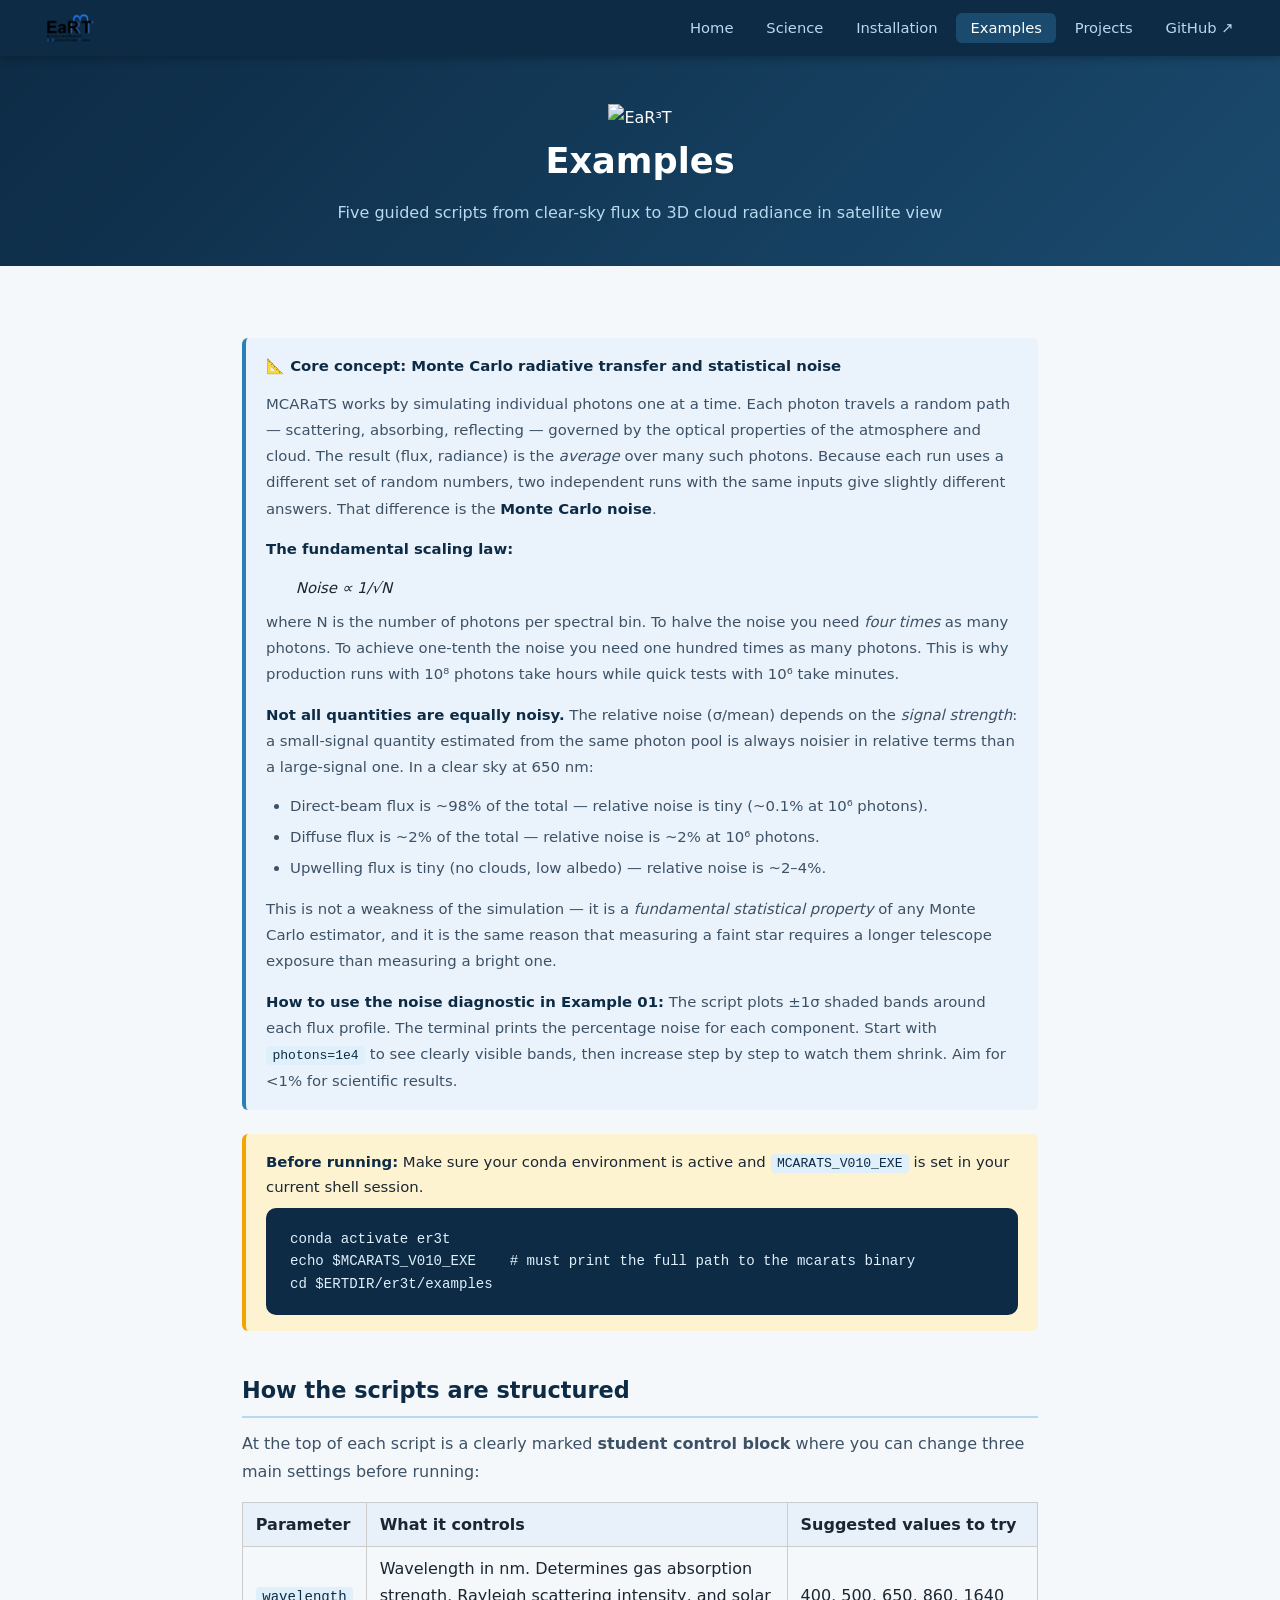
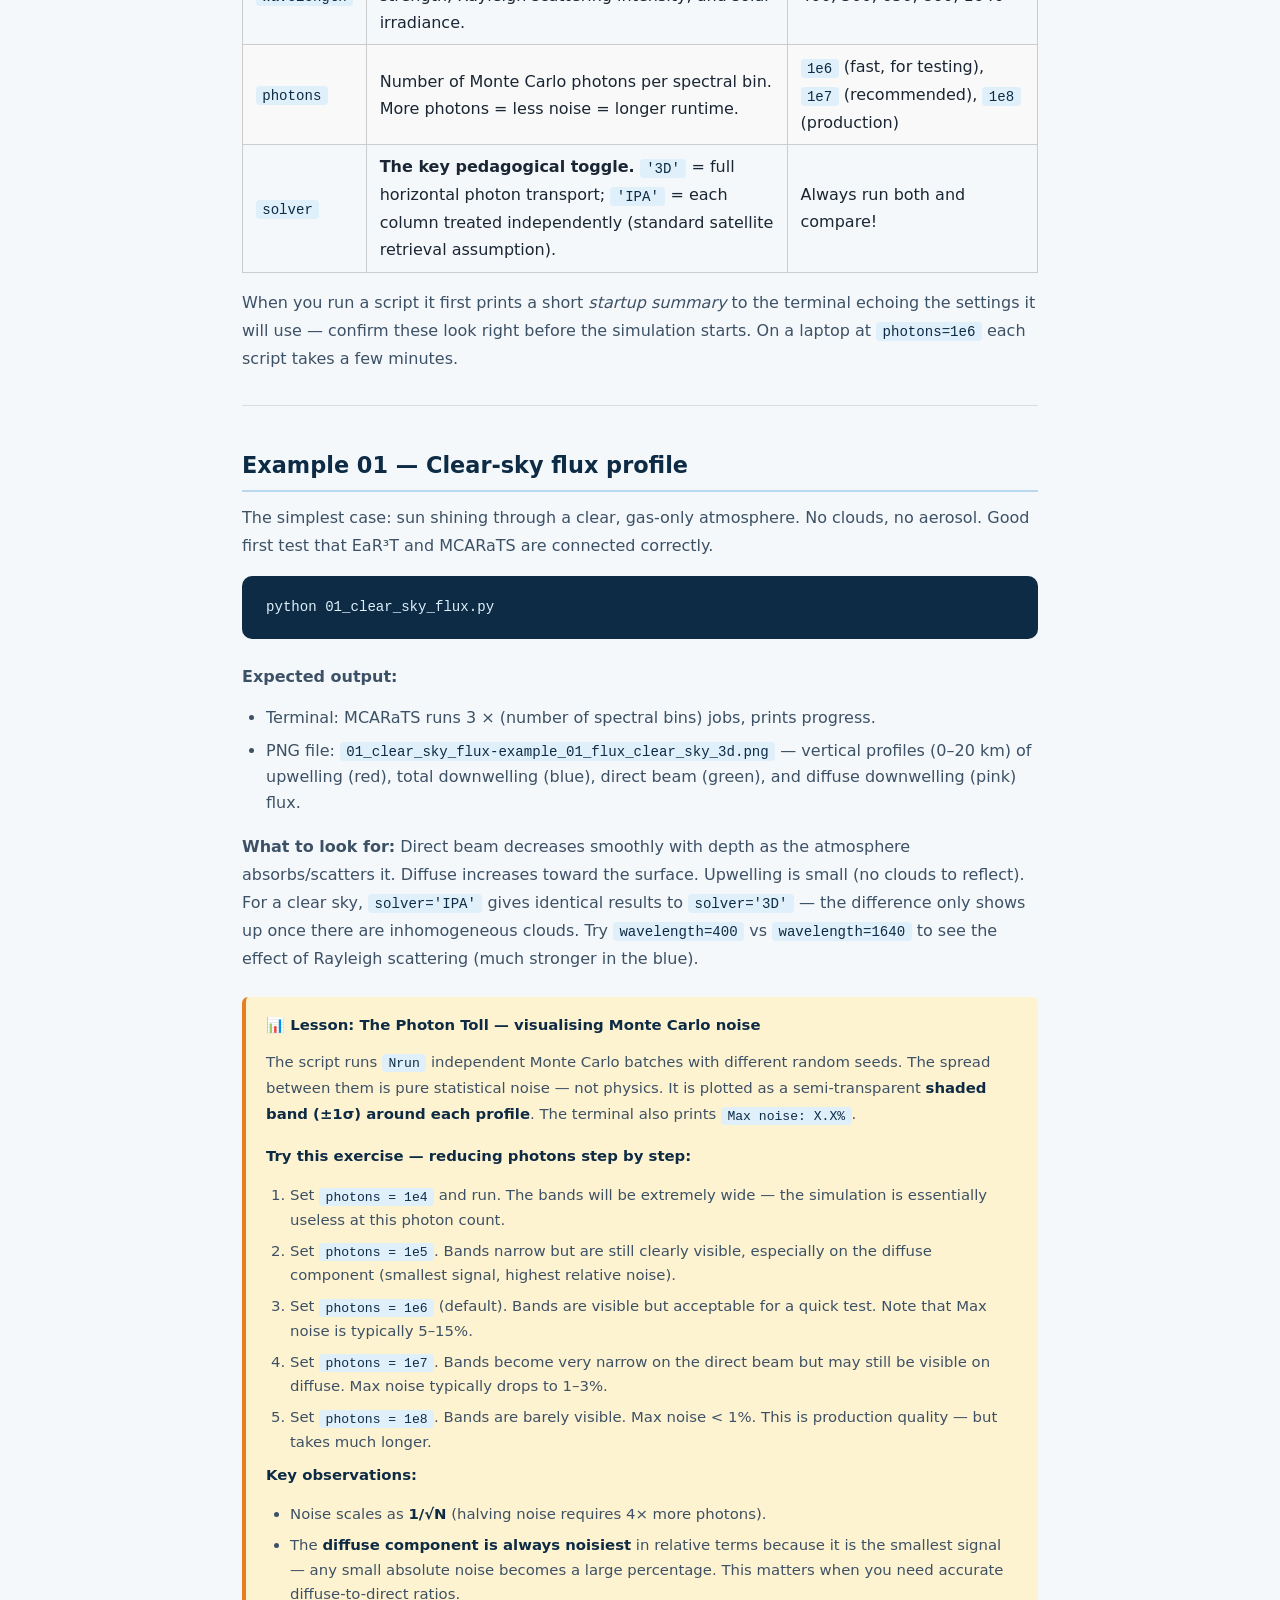
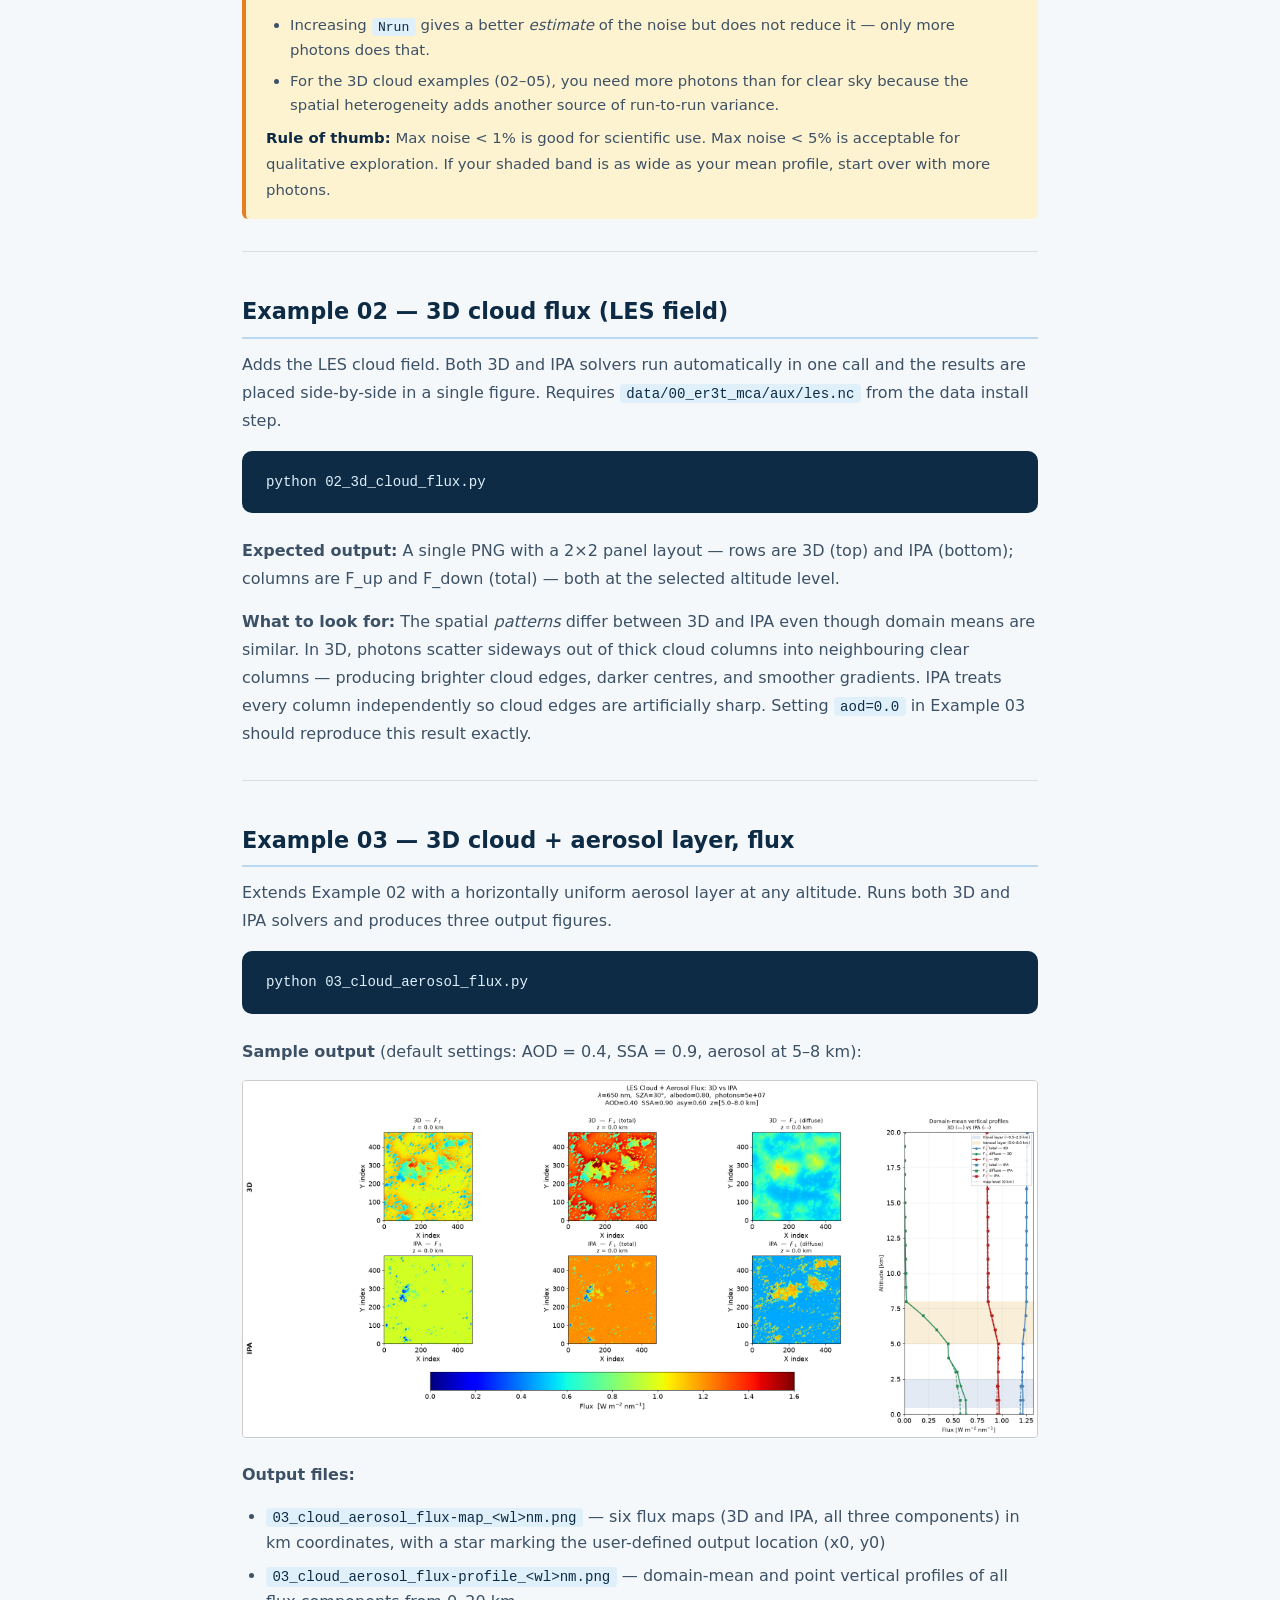
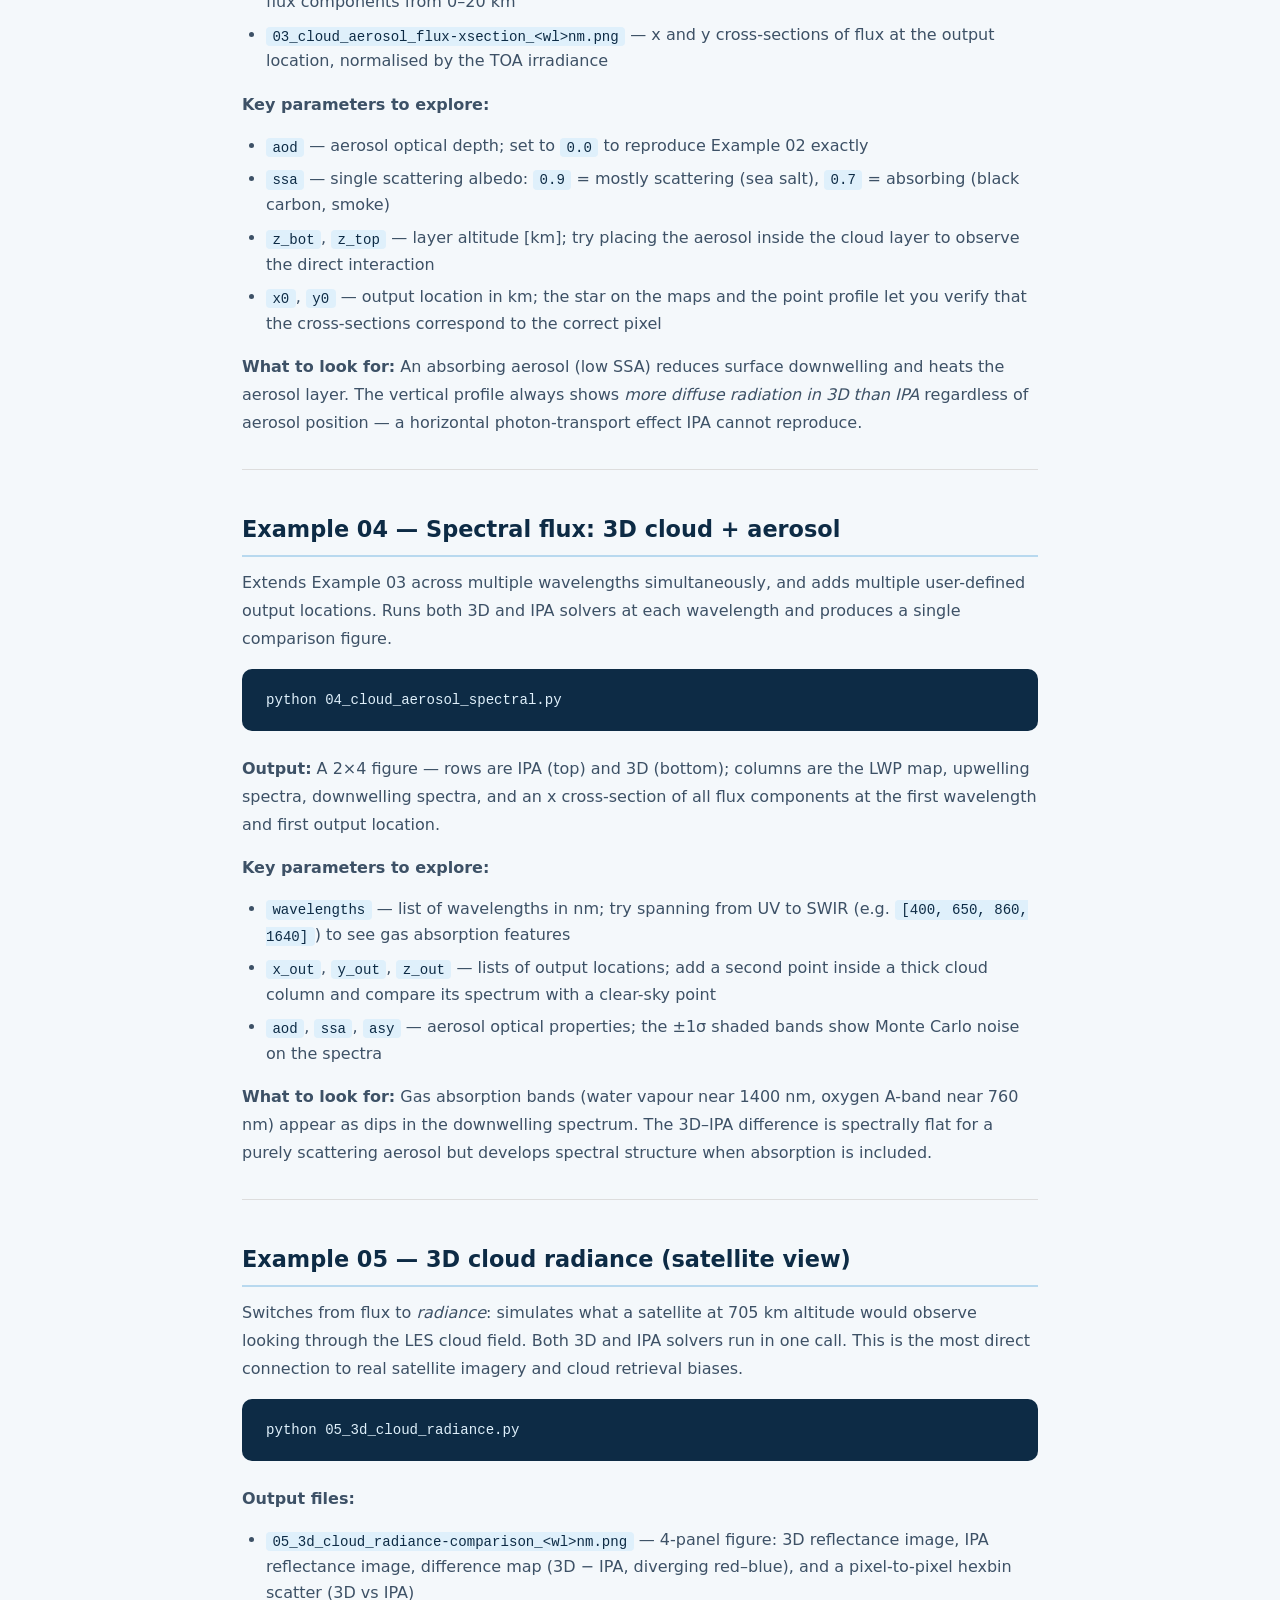
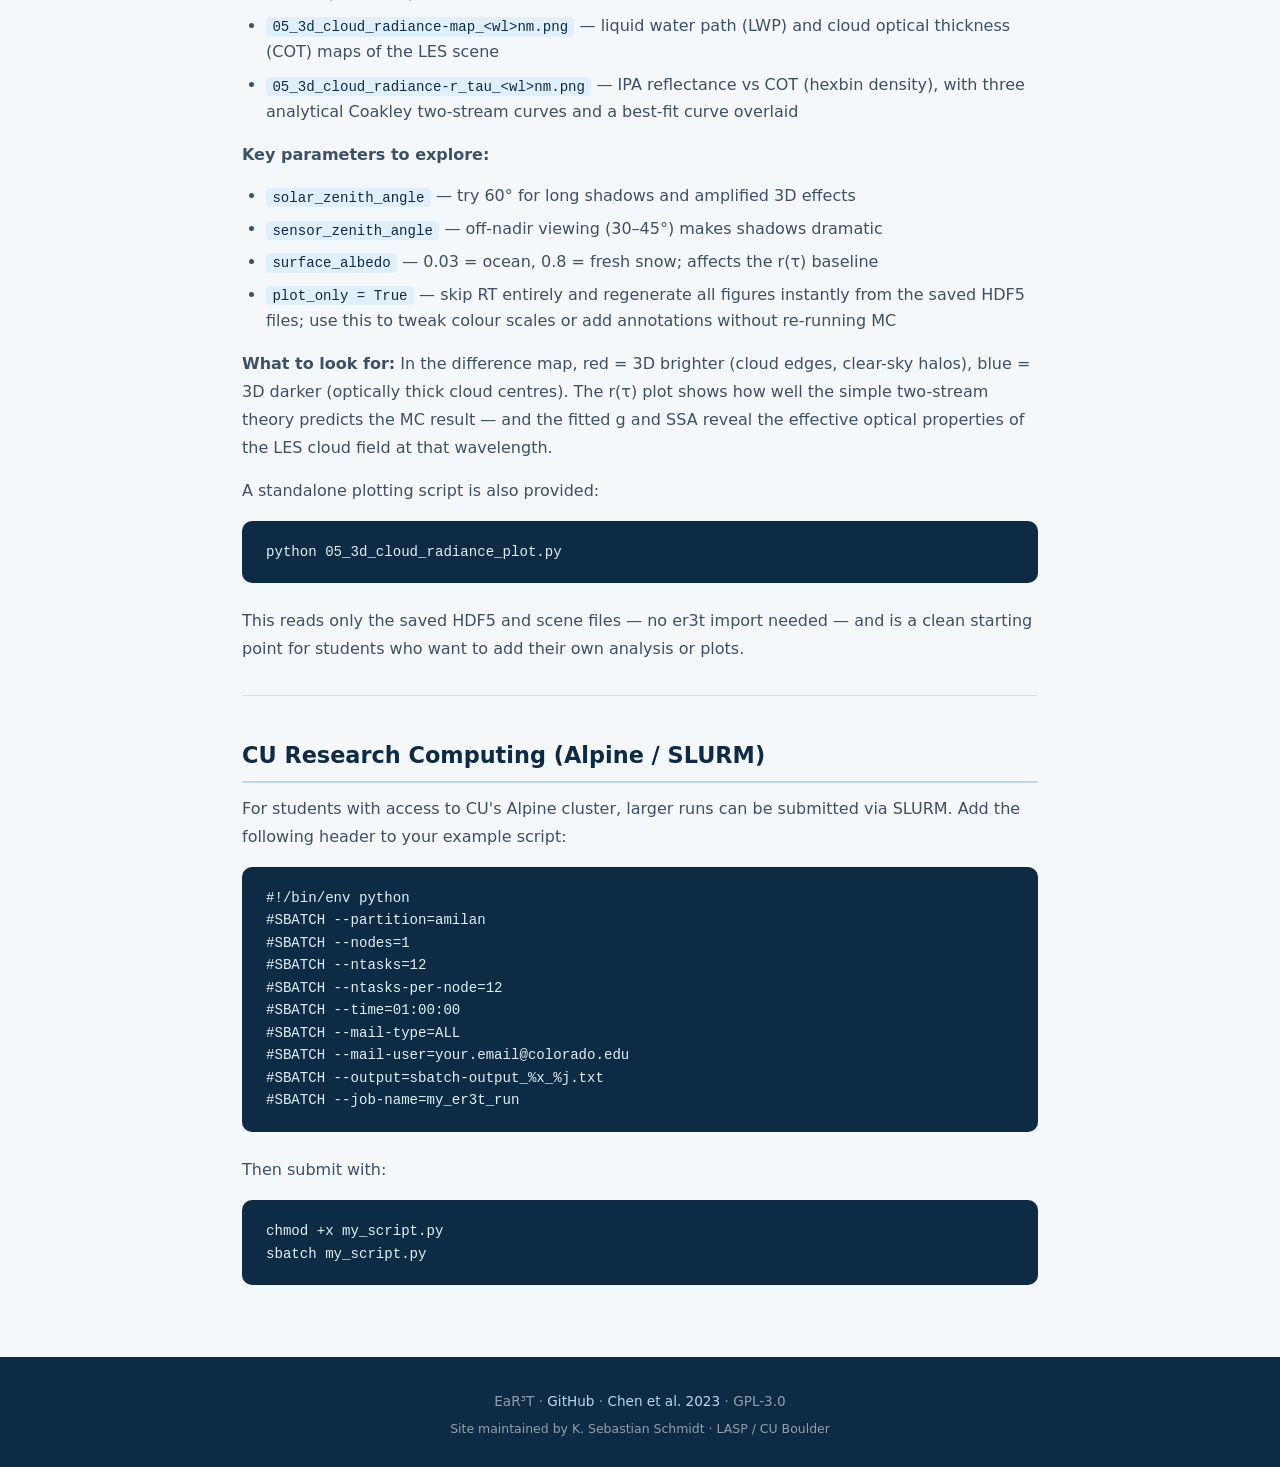
==== docs/examples.html @ f3a3bda1 "docs: nav GitHub link → hong-chen/er3t:dev_er3t_edu on all pages" ====
<!DOCTYPE html>
<html lang="en">
<head>
  <meta charset="UTF-8">
  <meta name="viewport" content="width=device-width, initial-scale=1.0">
  <title>Examples — EaR³T</title>
  <link rel="stylesheet" href="style.css">
  <link rel="icon" href="favicon.png" type="image/png">
</head>
<body>

  <nav class="topnav">
    <div class="nav-brand"><img src="er3t-logo.png" alt="EaR³T" class="nav-logo"></div>
    <ul class="nav-links">
      <li><a href="index.html">Home</a></li>
      <li><a href="science.html">Science</a></li>
      <li><a href="install.html">Installation</a></li>
      <li><a href="examples.html" class="active">Examples</a></li>
      <li><a href="projects.html">Projects</a></li>
      <li><a href="https://github.com/hong-chen/er3t/tree/dev_er3t_edu" target="_blank">GitHub ↗</a></li>
    </ul>
  </nav>

  <header class="page-header">
    <img src="er3t-logo-light.png" alt="EaR³T" class="page-header-logo">
    <h1>Examples</h1>
    <p>Five guided scripts from clear-sky flux to 3D cloud radiance in satellite view</p>
  </header>

  <main class="page-content">

    <div class="callout" style="border-left-color:#2980b9; background:#eaf3fb;">
      <strong>📐 Core concept: Monte Carlo radiative transfer and statistical noise</strong>

      <p style="margin-top:0.8em;">MCARaTS works by simulating individual photons one at a time.
      Each photon travels a random path — scattering, absorbing, reflecting — governed by the
      optical properties of the atmosphere and cloud.  The result (flux, radiance) is the
      <em>average</em> over many such photons.  Because each run uses a different set of random
      numbers, two independent runs with the same inputs give slightly different answers.
      That difference is the <strong>Monte Carlo noise</strong>.</p>

      <p><strong>The fundamental scaling law:</strong></p>
      <blockquote style="margin:0.5em 2em; font-style:italic;">
        Noise ∝ 1/√N
      </blockquote>
      <p>where N is the number of photons per spectral bin.  To halve the noise you need
      <em>four times</em> as many photons.  To achieve one-tenth the noise you need
      one hundred times as many photons.  This is why production runs with 10⁸ photons
      take hours while quick tests with 10⁶ take minutes.</p>

      <p><strong>Not all quantities are equally noisy.</strong>
      The relative noise (σ/mean) depends on the <em>signal strength</em>:
      a small-signal quantity estimated from the same photon pool is always
      noisier in relative terms than a large-signal one.  In a clear sky at 650 nm:</p>
      <ul style="margin-top:0.3em;">
        <li>Direct-beam flux is ~98% of the total — relative noise is tiny (~0.1% at 10⁶ photons).</li>
        <li>Diffuse flux is ~2% of the total — relative noise is ~2% at 10⁶ photons.</li>
        <li>Upwelling flux is tiny (no clouds, low albedo) — relative noise is ~2–4%.</li>
      </ul>
      <p>This is not a weakness of the simulation — it is a <em>fundamental statistical property</em>
      of any Monte Carlo estimator, and it is the same reason that measuring a faint star
      requires a longer telescope exposure than measuring a bright one.</p>

      <p style="margin-bottom:0;"><strong>How to use the noise diagnostic in Example 01:</strong>
      The script plots ±1σ shaded bands around each flux profile.
      The terminal prints the percentage noise for each component.
      Start with <code>photons=1e4</code> to see clearly visible bands, then increase
      step by step to watch them shrink.  Aim for &lt;1% for scientific results.</p>
    </div>

    <div class="callout">
      <strong>Before running:</strong> Make sure your conda environment is active and
      <code>MCARATS_V010_EXE</code> is set in your current shell session.
      <pre style="margin-top:0.5em; margin-bottom:0;"><code>conda activate er3t
echo $MCARATS_V010_EXE    # must print the full path to the mcarats binary
cd $ERTDIR/er3t/examples</code></pre>
    </div>

    <h2>How the scripts are structured</h2>

    <p>At the top of each script is a clearly marked <strong>student control block</strong> where
    you can change three main settings before running:</p>

    <table style="width:100%; border-collapse:collapse; margin:1em 0;">
      <thead>
        <tr style="background:#e8f0fa;">
          <th style="padding:0.5em 0.8em; text-align:left; border:1px solid #ccc;">Parameter</th>
          <th style="padding:0.5em 0.8em; text-align:left; border:1px solid #ccc;">What it controls</th>
          <th style="padding:0.5em 0.8em; text-align:left; border:1px solid #ccc;">Suggested values to try</th>
        </tr>
      </thead>
      <tbody>
        <tr>
          <td style="padding:0.5em 0.8em; border:1px solid #ccc;"><code>wavelength</code></td>
          <td style="padding:0.5em 0.8em; border:1px solid #ccc;">Wavelength in nm. Determines gas absorption strength, Rayleigh scattering intensity, and solar irradiance.</td>
          <td style="padding:0.5em 0.8em; border:1px solid #ccc;">400, 500, 650, 860, 1640</td>
        </tr>
        <tr style="background:#f9f9f9;">
          <td style="padding:0.5em 0.8em; border:1px solid #ccc;"><code>photons</code></td>
          <td style="padding:0.5em 0.8em; border:1px solid #ccc;">Number of Monte Carlo photons per spectral bin. More photons = less noise = longer runtime.</td>
          <td style="padding:0.5em 0.8em; border:1px solid #ccc;"><code>1e6</code> (fast, for testing), <code>1e7</code> (recommended), <code>1e8</code> (production)</td>
        </tr>
        <tr>
          <td style="padding:0.5em 0.8em; border:1px solid #ccc;"><code>solver</code></td>
          <td style="padding:0.5em 0.8em; border:1px solid #ccc;"><strong>The key pedagogical toggle.</strong> <code>'3D'</code> = full horizontal photon transport; <code>'IPA'</code> = each column treated independently (standard satellite retrieval assumption).</td>
          <td style="padding:0.5em 0.8em; border:1px solid #ccc;">Always run both and compare!</td>
        </tr>
      </tbody>
    </table>

    <p>When you run a script it first prints a short <em>startup summary</em> to the terminal
    echoing the settings it will use — confirm these look right before the simulation starts.
    On a laptop at <code>photons=1e6</code> each script takes a few minutes.</p>

    <hr style="margin:2em 0; border:none; border-top:1px solid #ddd;">

    <h2>Example 01 — Clear-sky flux profile</h2>

    <p>The simplest case: sun shining through a clear, gas-only atmosphere.
    No clouds, no aerosol. Good first test that EaR³T and MCARaTS are connected correctly.</p>

    <pre><code>python 01_clear_sky_flux.py</code></pre>

    <p><strong>Expected output:</strong></p>
    <ul>
      <li>Terminal: MCARaTS runs 3 × (number of spectral bins) jobs, prints progress.</li>
      <li>PNG file: <code>01_clear_sky_flux-example_01_flux_clear_sky_3d.png</code> —
          vertical profiles (0–20 km) of upwelling (red), total downwelling (blue),
          direct beam (green), and diffuse downwelling (pink) flux.</li>
    </ul>

    <p><strong>What to look for:</strong> Direct beam decreases smoothly with depth as the
    atmosphere absorbs/scatters it. Diffuse increases toward the surface. Upwelling is small
    (no clouds to reflect). For a clear sky, <code>solver='IPA'</code> gives identical results
    to <code>solver='3D'</code> — the difference only shows up once there are inhomogeneous clouds.
    Try <code>wavelength=400</code> vs <code>wavelength=1640</code> to see the effect of Rayleigh
    scattering (much stronger in the blue).</p>

    <div class="callout" style="border-left-color:#e67e22;">
      <strong>📊 Lesson: The Photon Toll — visualising Monte Carlo noise</strong>

      <p style="margin-top:0.7em;">The script runs <code>Nrun</code> independent Monte Carlo batches with different random seeds.
      The spread between them is pure statistical noise — not physics.
      It is plotted as a semi-transparent <strong>shaded band (±1σ) around each profile</strong>.
      The terminal also prints <code>Max noise: X.X%</code>.</p>

      <p><strong>Try this exercise — reducing photons step by step:</strong></p>
      <ol style="margin-top:0; margin-bottom:0.5em;">
        <li>Set <code>photons = 1e4</code> and run. The bands will be extremely wide — the
            simulation is essentially useless at this photon count.</li>
        <li>Set <code>photons = 1e5</code>. Bands narrow but are still clearly visible,
            especially on the diffuse component (smallest signal, highest relative noise).</li>
        <li>Set <code>photons = 1e6</code> (default). Bands are visible but acceptable for
            a quick test. Note that Max noise is typically 5–15%.</li>
        <li>Set <code>photons = 1e7</code>. Bands become very narrow on the direct beam
            but may still be visible on diffuse. Max noise typically drops to 1–3%.</li>
        <li>Set <code>photons = 1e8</code>. Bands are barely visible. Max noise &lt; 1%.
            This is production quality — but takes much longer.</li>
      </ol>

      <p><strong>Key observations:</strong></p>
      <ul style="margin-top:0; margin-bottom:0.5em;">
        <li>Noise scales as <strong>1/√N</strong> (halving noise requires 4× more photons).</li>
        <li>The <strong>diffuse component is always noisiest</strong> in relative terms because
            it is the smallest signal — any small absolute noise becomes a large percentage.
            This matters when you need accurate diffuse-to-direct ratios.</li>
        <li>Increasing <code>Nrun</code> gives a better <em>estimate</em> of the noise but
            does not reduce it — only more photons does that.</li>
        <li>For the 3D cloud examples (02–05), you need more photons than for clear sky
            because the spatial heterogeneity adds another source of run-to-run variance.</li>
      </ul>

      <p style="margin-bottom:0;"><strong>Rule of thumb:</strong> Max noise &lt; 1% is good for
      scientific use. Max noise &lt; 5% is acceptable for qualitative exploration.
      If your shaded band is as wide as your mean profile, start over with more photons.</p>
    </div>

    <hr style="margin:2em 0; border:none; border-top:1px solid #ddd;">

    <h2>Example 02 — 3D cloud flux (LES field)</h2>

    <p>Adds the LES cloud field. Both 3D and IPA solvers run automatically in one call and the
    results are placed side-by-side in a single figure.
    Requires <code>data/00_er3t_mca/aux/les.nc</code> from the data install step.</p>

    <pre><code>python 02_3d_cloud_flux.py</code></pre>

    <p><strong>Expected output:</strong> A single PNG with a 2×2 panel layout —
    rows are 3D (top) and IPA (bottom); columns are F_up and F_down (total) —
    both at the selected altitude level.</p>

    <p><strong>What to look for:</strong> The spatial <em>patterns</em> differ between 3D and IPA
    even though domain means are similar. In 3D, photons scatter sideways out of thick cloud
    columns into neighbouring clear columns — producing brighter cloud edges, darker centres,
    and smoother gradients. IPA treats every column independently so cloud edges are artificially
    sharp. Setting <code>aod=0.0</code> in Example 03 should reproduce this result exactly.</p>

    <hr style="margin:2em 0; border:none; border-top:1px solid #ddd;">

    <h2>Example 03 — 3D cloud + aerosol layer, flux</h2>

    <p>Extends Example 02 with a horizontally uniform aerosol layer at any altitude.
    Runs both 3D and IPA solvers and produces three output figures.</p>

    <pre><code>python 03_cloud_aerosol_flux.py</code></pre>

    <p><strong>Sample output</strong> (default settings: AOD = 0.4, SSA = 0.9, aerosol at 5–8 km):</p>
    <p><img src="assets/03_cloud_aerosol_flux-sample.png"
            alt="Example 03 sample output — flux maps"
            style="max-width:100%; border:1px solid #ccc; border-radius:4px;"></p>

    <p><strong>Output files:</strong></p>
    <ul>
      <li><code>03_cloud_aerosol_flux-map_&lt;wl&gt;nm.png</code> — six flux maps (3D and IPA, all three components)
          in km coordinates, with a star marking the user-defined output location (x0, y0)</li>
      <li><code>03_cloud_aerosol_flux-profile_&lt;wl&gt;nm.png</code> — domain-mean and point vertical profiles
          of all flux components from 0–20 km</li>
      <li><code>03_cloud_aerosol_flux-xsection_&lt;wl&gt;nm.png</code> — x and y cross-sections of flux at
          the output location, normalised by the TOA irradiance</li>
    </ul>

    <p><strong>Key parameters to explore:</strong></p>
    <ul>
      <li><code>aod</code> — aerosol optical depth; set to <code>0.0</code> to reproduce Example 02 exactly</li>
      <li><code>ssa</code> — single scattering albedo: <code>0.9</code> = mostly scattering (sea salt),
          <code>0.7</code> = absorbing (black carbon, smoke)</li>
      <li><code>z_bot</code>, <code>z_top</code> — layer altitude [km]; try placing the aerosol inside the
          cloud layer to observe the direct interaction</li>
      <li><code>x0</code>, <code>y0</code> — output location in km; the star on the maps and the point profile
          let you verify that the cross-sections correspond to the correct pixel</li>
    </ul>

    <p><strong>What to look for:</strong> An absorbing aerosol (low SSA) reduces surface downwelling and
    heats the aerosol layer. The vertical profile always shows <em>more diffuse radiation in 3D than IPA</em>
    regardless of aerosol position — a horizontal photon-transport effect IPA cannot reproduce.</p>

    <hr style="margin:2em 0; border:none; border-top:1px solid #ddd;">

    <h2>Example 04 — Spectral flux: 3D cloud + aerosol</h2>

    <p>Extends Example 03 across multiple wavelengths simultaneously, and adds multiple user-defined
    output locations. Runs both 3D and IPA solvers at each wavelength and produces a single comparison figure.</p>

    <pre><code>python 04_cloud_aerosol_spectral.py</code></pre>

    <p><strong>Output:</strong> A 2×4 figure — rows are IPA (top) and 3D (bottom); columns are the LWP map,
    upwelling spectra, downwelling spectra, and an x cross-section of all flux components at the first
    wavelength and first output location.</p>

    <p><strong>Key parameters to explore:</strong></p>
    <ul>
      <li><code>wavelengths</code> — list of wavelengths in nm; try spanning from UV to SWIR
          (e.g. <code>[400, 650, 860, 1640]</code>) to see gas absorption features</li>
      <li><code>x_out</code>, <code>y_out</code>, <code>z_out</code> — lists of output locations;
          add a second point inside a thick cloud column and compare its spectrum with a clear-sky point</li>
      <li><code>aod</code>, <code>ssa</code>, <code>asy</code> — aerosol optical properties;
          the ±1σ shaded bands show Monte Carlo noise on the spectra</li>
    </ul>

    <p><strong>What to look for:</strong> Gas absorption bands (water vapour near 1400 nm, oxygen A-band
    near 760 nm) appear as dips in the downwelling spectrum. The 3D–IPA difference is spectrally flat
    for a purely scattering aerosol but develops spectral structure when absorption is included.</p>

    <hr style="margin:2em 0; border:none; border-top:1px solid #ddd;">

    <h2>Example 05 — 3D cloud radiance (satellite view)</h2>

    <p>Switches from flux to <em>radiance</em>: simulates what a satellite at 705 km altitude
    would observe looking through the LES cloud field.  Both 3D and IPA solvers run in one call.
    This is the most direct connection to real satellite imagery and cloud retrieval biases.</p>

    <pre><code>python 05_3d_cloud_radiance.py</code></pre>

    <p><strong>Output files:</strong></p>
    <ul>
      <li><code>05_3d_cloud_radiance-comparison_&lt;wl&gt;nm.png</code> — 4-panel figure:
          3D reflectance image, IPA reflectance image, difference map (3D − IPA, diverging red–blue),
          and a pixel-to-pixel hexbin scatter (3D vs IPA)</li>
      <li><code>05_3d_cloud_radiance-map_&lt;wl&gt;nm.png</code> — liquid water path (LWP) and cloud optical
          thickness (COT) maps of the LES scene</li>
      <li><code>05_3d_cloud_radiance-r_tau_&lt;wl&gt;nm.png</code> — IPA reflectance vs COT (hexbin density),
          with three analytical Coakley two-stream curves and a best-fit curve overlaid</li>
    </ul>

    <p><strong>Key parameters to explore:</strong></p>
    <ul>
      <li><code>solar_zenith_angle</code> — try 60° for long shadows and amplified 3D effects</li>
      <li><code>sensor_zenith_angle</code> — off-nadir viewing (30–45°) makes shadows dramatic</li>
      <li><code>surface_albedo</code> — 0.03 = ocean, 0.8 = fresh snow; affects the r(τ) baseline</li>
      <li><code>plot_only = True</code> — skip RT entirely and regenerate all figures instantly from the
          saved HDF5 files; use this to tweak colour scales or add annotations without re-running MC</li>
    </ul>

    <p><strong>What to look for:</strong> In the difference map, red = 3D brighter (cloud edges, clear-sky
    halos), blue = 3D darker (optically thick cloud centres). The r(τ) plot shows how well the simple
    two-stream theory predicts the MC result — and the fitted g and SSA reveal the effective optical
    properties of the LES cloud field at that wavelength.</p>

    <p>A standalone plotting script is also provided:</p>
    <pre><code>python 05_3d_cloud_radiance_plot.py</code></pre>
    <p>This reads only the saved HDF5 and scene files — no er3t import needed — and is a clean
    starting point for students who want to add their own analysis or plots.</p>

    <hr style="margin:2em 0; border:none; border-top:1px solid #ddd;">

    <h2>CU Research Computing (Alpine / SLURM)</h2>

    <p>For students with access to CU's Alpine cluster, larger runs can be submitted via SLURM.
    Add the following header to your example script:</p>

    <pre><code>#!/bin/env python
#SBATCH --partition=amilan
#SBATCH --nodes=1
#SBATCH --ntasks=12
#SBATCH --ntasks-per-node=12
#SBATCH --time=01:00:00
#SBATCH --mail-type=ALL
#SBATCH --mail-user=your.email@colorado.edu
#SBATCH --output=sbatch-output_%x_%j.txt
#SBATCH --job-name=my_er3t_run</code></pre>

    <p>Then submit with:</p>
    <pre><code>chmod +x my_script.py
sbatch my_script.py</code></pre>

  </main>

  <footer class="footer">
    <p>
      EaR³T · <a href="https://github.com/hong-chen/er3t" target="_blank">GitHub</a>
      · <a href="https://doi.org/10.5194/amt-16-1971-2023" target="_blank">Chen et al. 2023</a>
      · GPL-3.0
    </p>
    <p class="footer-credit">Site maintained by K. Sebastian Schmidt · LASP / CU Boulder</p>
  </footer>

</body>
</html>
---- docs/style.css ----
/* =====================================================
   EaR³T Summer School Website — Stylesheet
   Color palette: deep atmosphere blue + Arctic ice
   ===================================================== */

:root {
  --blue-dark:   #0d2b45;
  --blue-mid:    #1a4a6e;
  --blue-light:  #2e7db5;
  --ice:         #dff0fb;
  --ice-dark:    #b8d9ef;
  --white:       #ffffff;
  --off-white:   #f4f8fb;
  --text-dark:   #1a2633;
  --text-mid:    #3d5166;
  --text-light:  #6a8099;
  --accent:      #f0a500;
  --accent-soft: #fef3d0;
  --tag-bg:      #e8f4fd;
  --tag-text:    #1a4a6e;

  --font-sans: 'Segoe UI', system-ui, -apple-system, sans-serif;
  --font-mono: 'JetBrains Mono', 'Fira Code', 'Consolas', monospace;

  --max-width: 1100px;
  --radius: 10px;
}

* { box-sizing: border-box; margin: 0; padding: 0; }

body {
  font-family: var(--font-sans);
  background: var(--off-white);
  color: var(--text-dark);
  line-height: 1.7;
}

a { color: var(--blue-light); text-decoration: none; }
a:hover { text-decoration: underline; }

/* ---- NAV ---- */
.topnav {
  background: var(--blue-dark);
  display: flex;
  align-items: center;
  justify-content: space-between;
  padding: 0 2rem;
  height: 56px;
  position: sticky;
  top: 0;
  z-index: 100;
  box-shadow: 0 2px 8px rgba(0,0,0,0.25);
}

.nav-brand {
  display: flex;
  align-items: center;
}

.nav-logo {
  height: 38px;
  width: auto;
  display: block;
}

.nav-links {
  list-style: none;
  display: flex;
  gap: 0.25rem;
}

.nav-links a {
  color: var(--ice-dark);
  padding: 0.4rem 0.9rem;
  border-radius: 6px;
  font-size: 0.92rem;
  font-weight: 500;
  transition: background 0.15s, color 0.15s;
}

.nav-links a:hover,
.nav-links a.active {
  background: var(--blue-mid);
  color: var(--white);
  text-decoration: none;
}

/* ---- HERO ---- */
.hero {
  background: linear-gradient(135deg, var(--blue-dark) 0%, var(--blue-mid) 60%, var(--blue-light) 100%);
  color: var(--white);
  padding: 5rem 2rem 4rem;
  text-align: center;
}

.hero-inner {
  max-width: 760px;
  margin: 0 auto;
}

.hero-tag {
  display: inline-block;
  background: rgba(255,255,255,0.15);
  color: var(--ice);
  font-size: 0.8rem;
  font-weight: 600;
  letter-spacing: 0.12em;
  text-transform: uppercase;
  padding: 0.3rem 0.9rem;
  border-radius: 20px;
  margin-bottom: 1.2rem;
}

.hero h1 {
  font-size: clamp(3rem, 8vw, 5.5rem);
  font-weight: 800;
  letter-spacing: -0.02em;
  line-height: 1;
  margin-bottom: 0.4rem;
}

.hero-subtitle {
  font-size: 1.1rem;
  color: var(--ice-dark);
  margin-bottom: 1.2rem;
  font-weight: 400;
}

.hero-desc {
  font-size: 1.05rem;
  line-height: 1.75;
  color: rgba(255,255,255,0.88);
  margin-bottom: 2rem;
}

.hero-buttons {
  display: flex;
  gap: 0.75rem;
  justify-content: center;
  flex-wrap: wrap;
}

.btn {
  display: inline-block;
  padding: 0.7rem 1.6rem;
  border-radius: 8px;
  font-size: 0.95rem;
  font-weight: 600;
  transition: opacity 0.15s, transform 0.1s;
}

.btn:hover {
  opacity: 0.9;
  transform: translateY(-1px);
  text-decoration: none;
}

.btn-primary {
  background: var(--accent);
  color: var(--blue-dark);
}

.btn-secondary {
  background: rgba(255,255,255,0.15);
  color: var(--white);
  border: 1.5px solid rgba(255,255,255,0.35);
}

/* ---- PILLARS ---- */
.pillars {
  display: flex;
  gap: 0;
  max-width: var(--max-width);
  margin: 0 auto;
  padding: 3.5rem 2rem;
  gap: 1.5rem;
}

.pillar {
  flex: 1;
  background: var(--white);
  border-radius: var(--radius);
  padding: 2rem 1.75rem;
  box-shadow: 0 2px 12px rgba(13,43,69,0.07);
  border-top: 4px solid var(--blue-light);
}

.pillar-icon {
  font-size: 2rem;
  margin-bottom: 0.75rem;
}

.pillar h2 {
  font-size: 1.2rem;
  font-weight: 700;
  color: var(--blue-dark);
  margin-bottom: 0.6rem;
}

.pillar p {
  font-size: 0.92rem;
  color: var(--text-mid);
  line-height: 1.65;
  margin-bottom: 1rem;
}

.pillar-link {
  font-size: 0.88rem;
  font-weight: 600;
  color: var(--blue-light);
}

/* ---- ABOUT ---- */
.about {
  background: var(--blue-dark);
  color: var(--white);
  padding: 3.5rem 2rem;
}

.about-inner {
  max-width: var(--max-width);
  margin: 0 auto;
}

.about h2 {
  font-size: 1.75rem;
  font-weight: 700;
  margin-bottom: 1.1rem;
  color: var(--ice);
}

.about p {
  font-size: 1rem;
  line-height: 1.75;
  color: rgba(255,255,255,0.82);
  margin-bottom: 0.9rem;
  max-width: 780px;
}

.about a { color: var(--ice-dark); }

.about-links {
  display: flex;
  gap: 1.5rem;
  flex-wrap: wrap;
  margin-top: 1.5rem;
}

.about-links a {
  background: rgba(255,255,255,0.1);
  color: var(--white);
  padding: 0.5rem 1.1rem;
  border-radius: 7px;
  font-size: 0.9rem;
  font-weight: 500;
  transition: background 0.15s;
}

.about-links a:hover {
  background: rgba(255,255,255,0.2);
  text-decoration: none;
}

/* ---- APPLICATIONS ---- */
.apps {
  padding: 3.5rem 2rem;
  background: var(--off-white);
}

.apps-inner {
  max-width: var(--max-width);
  margin: 0 auto;
}

.apps h2 {
  font-size: 1.75rem;
  font-weight: 700;
  color: var(--blue-dark);
  margin-bottom: 1.5rem;
}

.app-grid {
  display: grid;
  grid-template-columns: repeat(auto-fill, minmax(240px, 1fr));
  gap: 1.25rem;
}

.app-card {
  background: var(--white);
  border-radius: var(--radius);
  padding: 1.5rem;
  box-shadow: 0 2px 10px rgba(13,43,69,0.06);
  border-left: 4px solid var(--blue-light);
}

.app-card h3 {
  font-size: 1rem;
  font-weight: 700;
  color: var(--blue-dark);
  margin-bottom: 0.5rem;
}

.app-card p {
  font-size: 0.88rem;
  color: var(--text-mid);
  line-height: 1.6;
  margin-bottom: 0.75rem;
}

.app-tag {
  display: inline-block;
  background: var(--tag-bg);
  color: var(--tag-text);
  font-size: 0.75rem;
  font-weight: 600;
  padding: 0.2rem 0.6rem;
  border-radius: 4px;
  font-family: var(--font-mono);
}

/* ---- FOOTER ---- */
.footer {
  background: var(--blue-dark);
  color: rgba(255,255,255,0.55);
  text-align: center;
  padding: 2rem;
  font-size: 0.85rem;
  line-height: 1.8;
}

.footer a { color: var(--ice-dark); }
.footer-credit { font-size: 0.78rem; margin-top: 0.3rem; }

/* ---- INNER PAGE LAYOUT ---- */
.page-header {
  background: linear-gradient(135deg, var(--blue-dark) 0%, var(--blue-mid) 100%);
  color: var(--white);
  padding: 3rem 2rem 2.5rem;
  text-align: center;
}

.page-header h1 {
  font-size: 2.2rem;
  font-weight: 800;
  margin-bottom: 0.5rem;
}

.page-header p {
  color: var(--ice-dark);
  font-size: 1rem;
  max-width: 620px;
  margin: 0 auto;
}

.page-content {
  max-width: 860px;
  margin: 0 auto;
  padding: 3rem 2rem;
}

.page-content h2 {
  font-size: 1.4rem;
  font-weight: 700;
  color: var(--blue-dark);
  margin: 2.5rem 0 0.75rem;
  padding-bottom: 0.4rem;
  border-bottom: 2px solid var(--ice-dark);
}

.page-content h3 {
  font-size: 1.1rem;
  font-weight: 700;
  color: var(--blue-mid);
  margin: 1.5rem 0 0.5rem;
}

.page-content p {
  color: var(--text-mid);
  margin-bottom: 0.9rem;
  line-height: 1.75;
}

.page-content ul, .page-content ol {
  padding-left: 1.5rem;
  color: var(--text-mid);
  margin-bottom: 1rem;
}

.page-content li { margin-bottom: 0.4rem; line-height: 1.65; }

.page-content code {
  background: var(--ice);
  color: var(--blue-dark);
  padding: 0.1rem 0.4rem;
  border-radius: 4px;
  font-family: var(--font-mono);
  font-size: 0.88em;
}

.page-content pre {
  background: var(--blue-dark);
  color: var(--ice);
  padding: 1.25rem 1.5rem;
  border-radius: var(--radius);
  overflow-x: auto;
  margin: 1rem 0 1.5rem;
  font-family: var(--font-mono);
  font-size: 0.88rem;
  line-height: 1.6;
}

.page-content pre code {
  background: none;
  color: inherit;
  padding: 0;
  border-radius: 0;
  font-size: inherit;
}

.callout {
  background: var(--accent-soft);
  border-left: 4px solid var(--accent);
  border-radius: 6px;
  padding: 1rem 1.25rem;
  margin: 1.5rem 0;
  font-size: 0.93rem;
  color: var(--text-dark);
}

.callout strong { color: var(--blue-dark); }

/* ---- RESPONSIVE ---- */
@media (max-width: 700px) {
  .pillars { flex-direction: column; }
  .hero h1 { font-size: 3rem; }
  .topnav { flex-direction: column; height: auto; padding: 0.75rem 1rem; gap: 0.5rem; }
  .nav-links { flex-wrap: wrap; justify-content: center; }
}
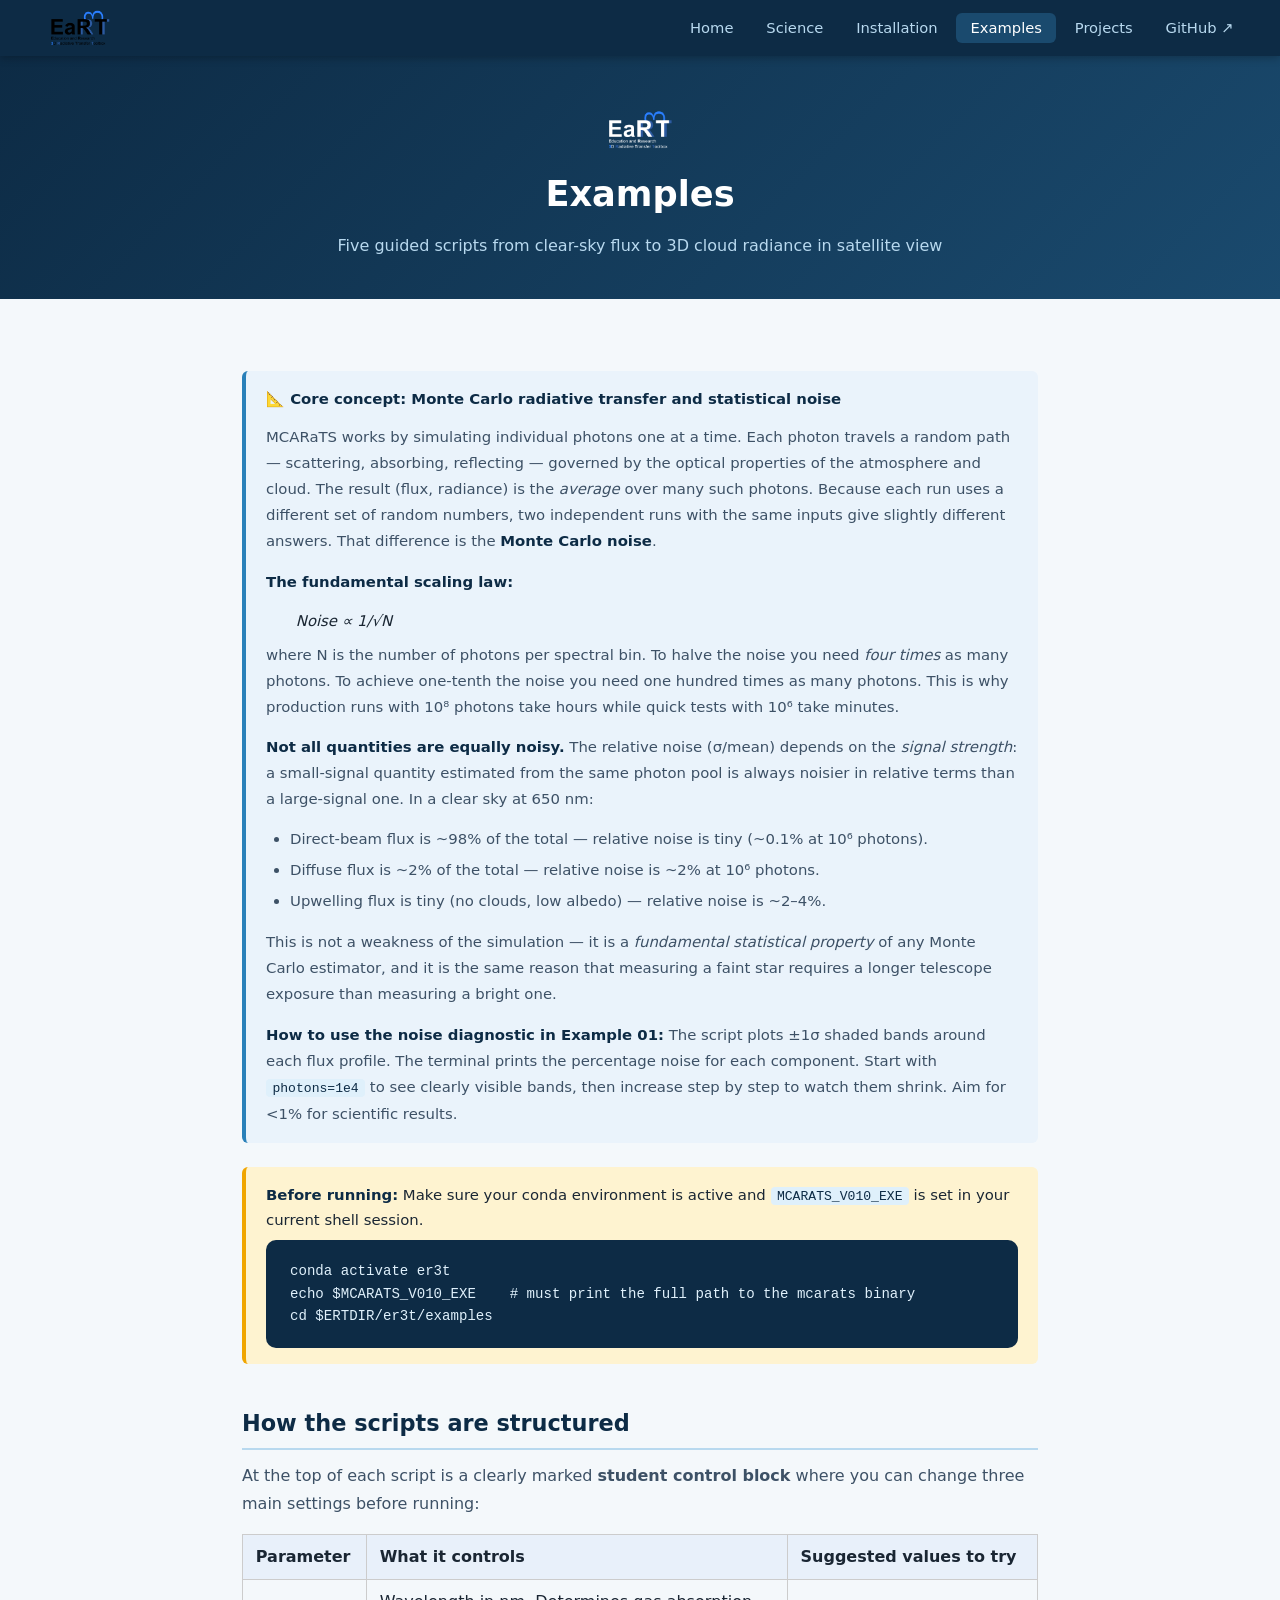
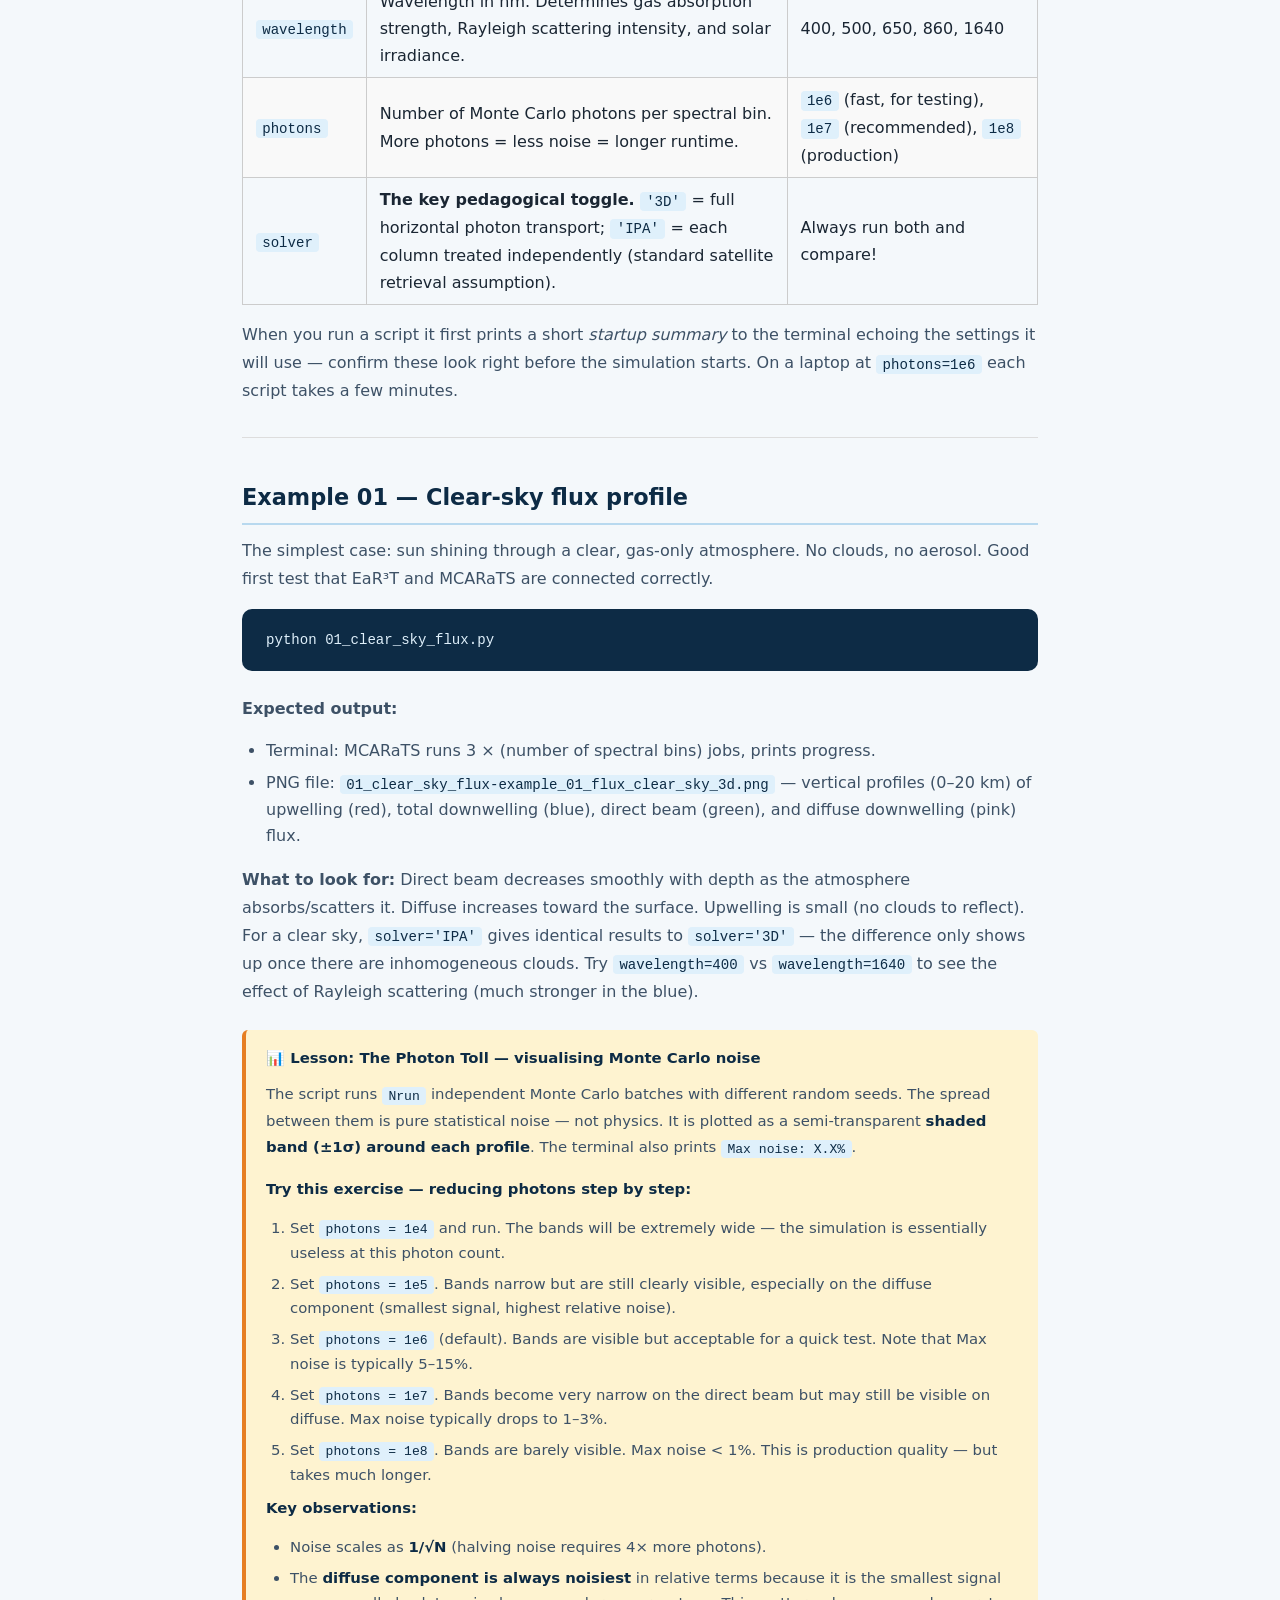
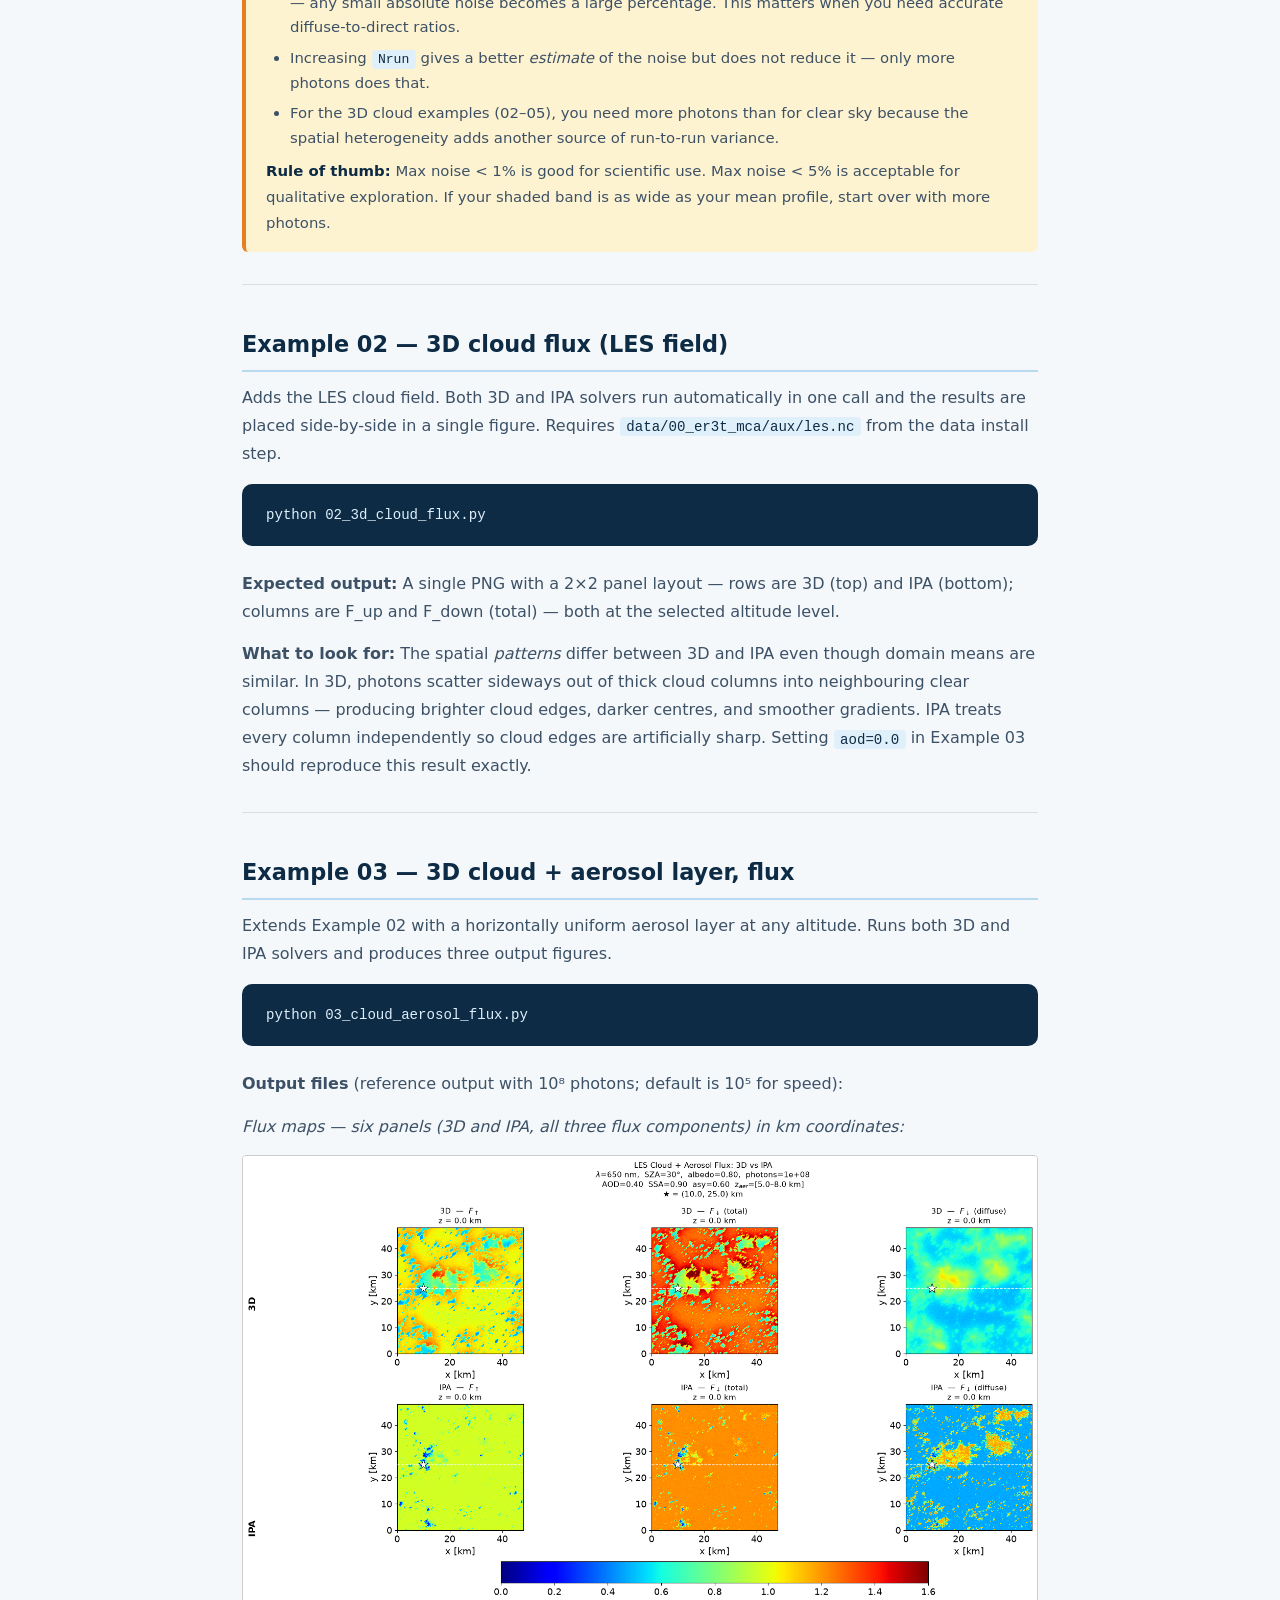
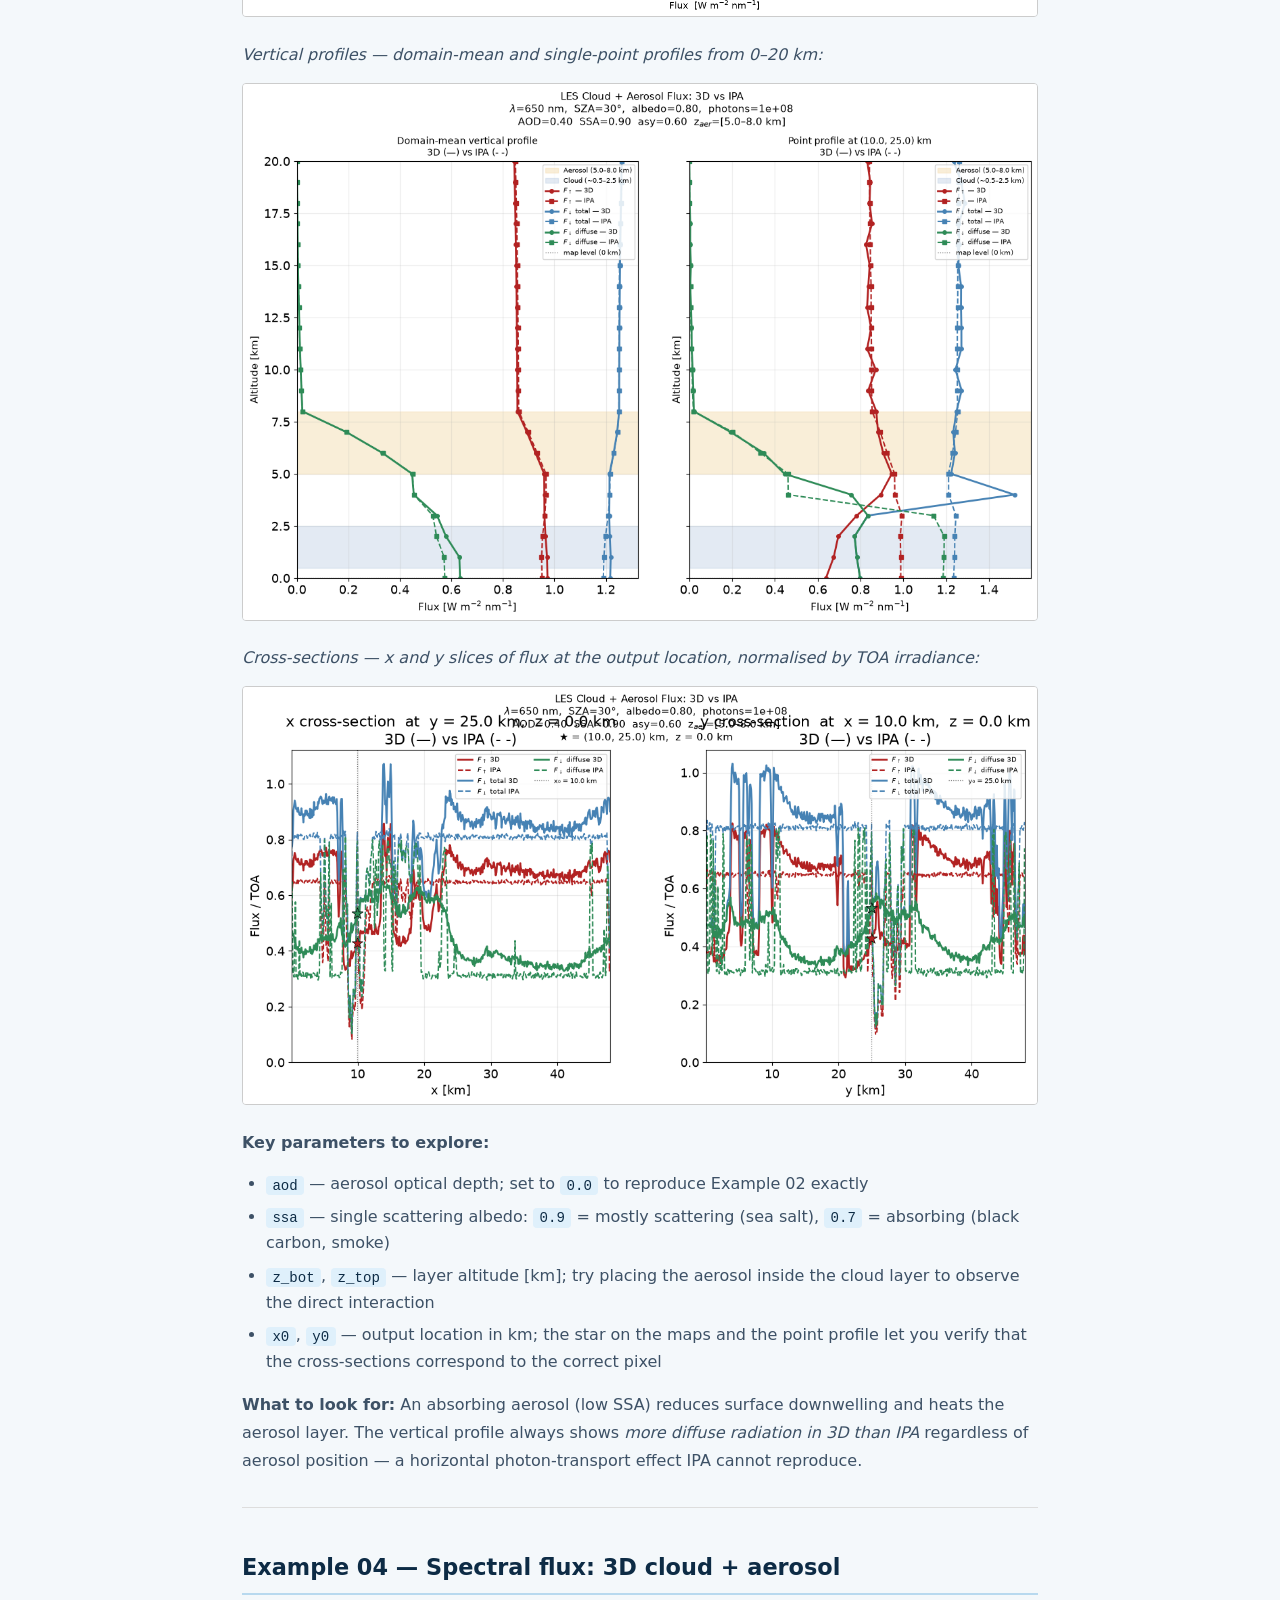
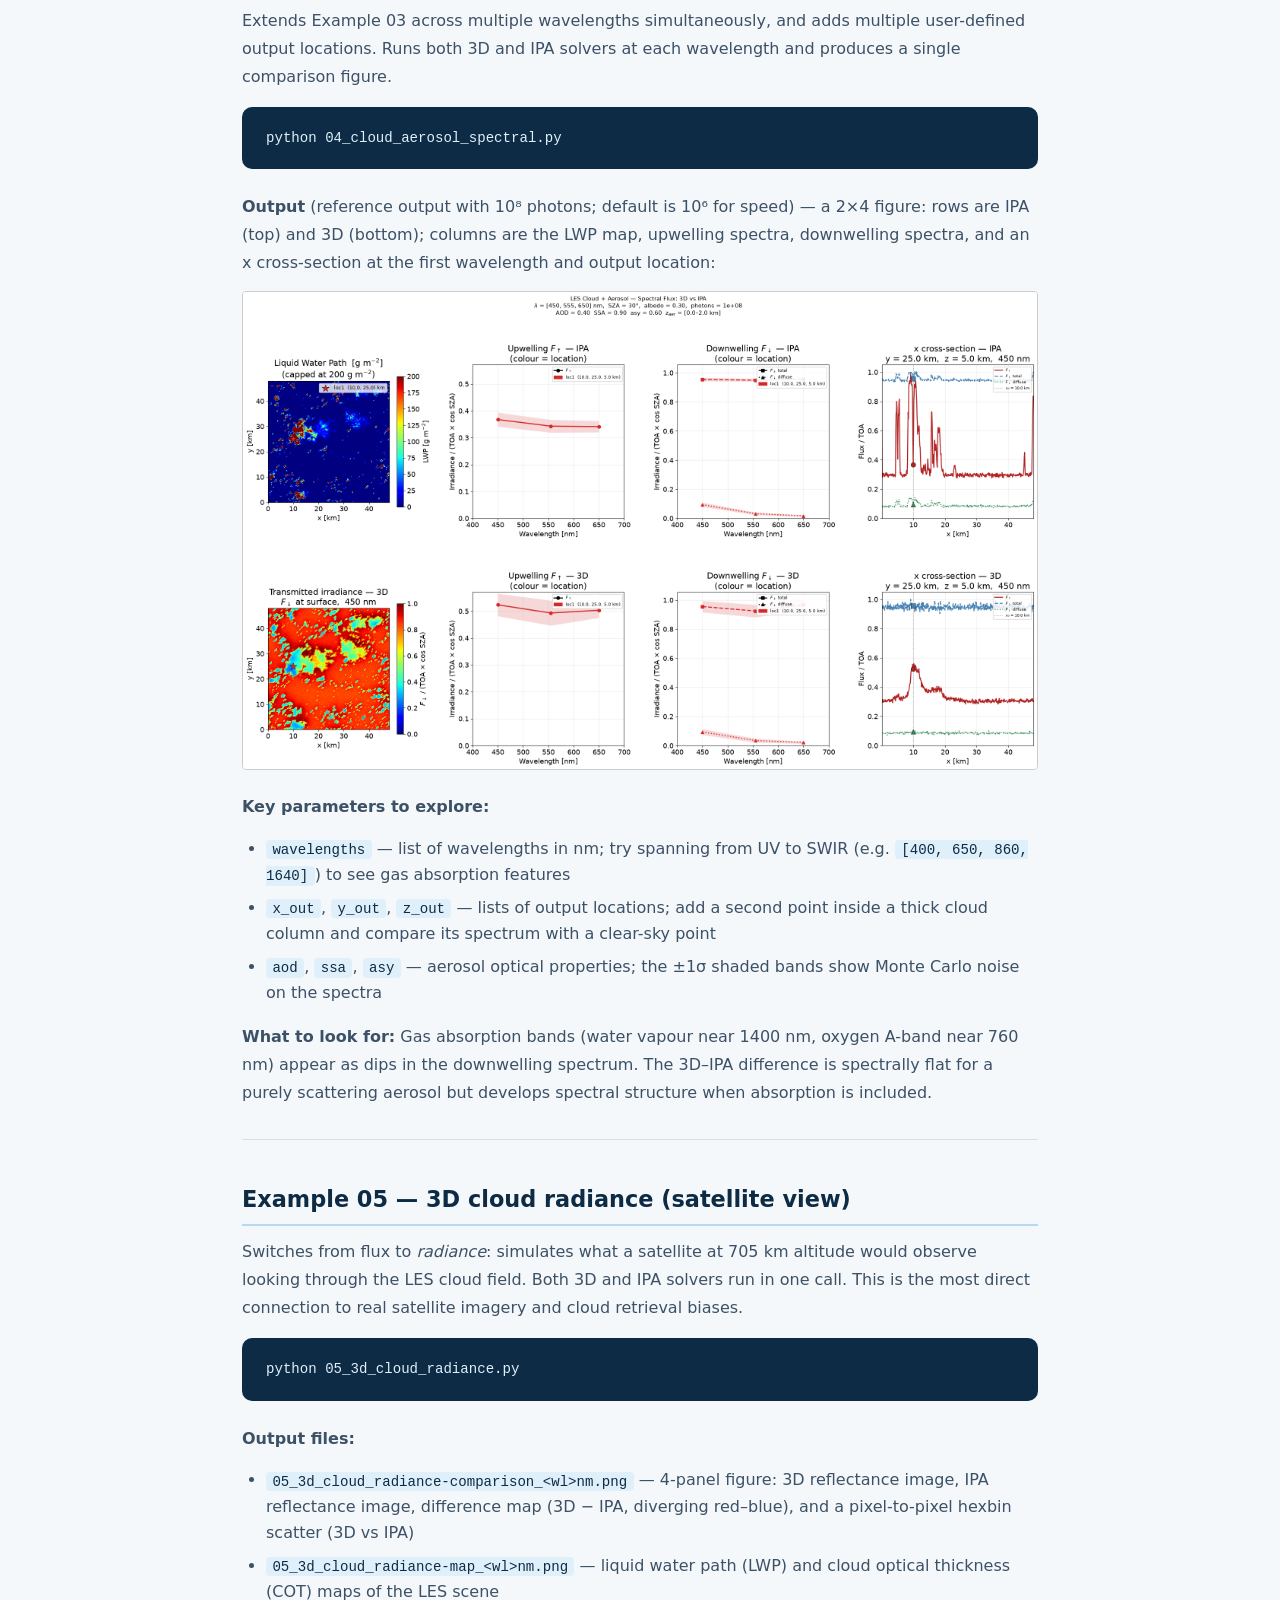
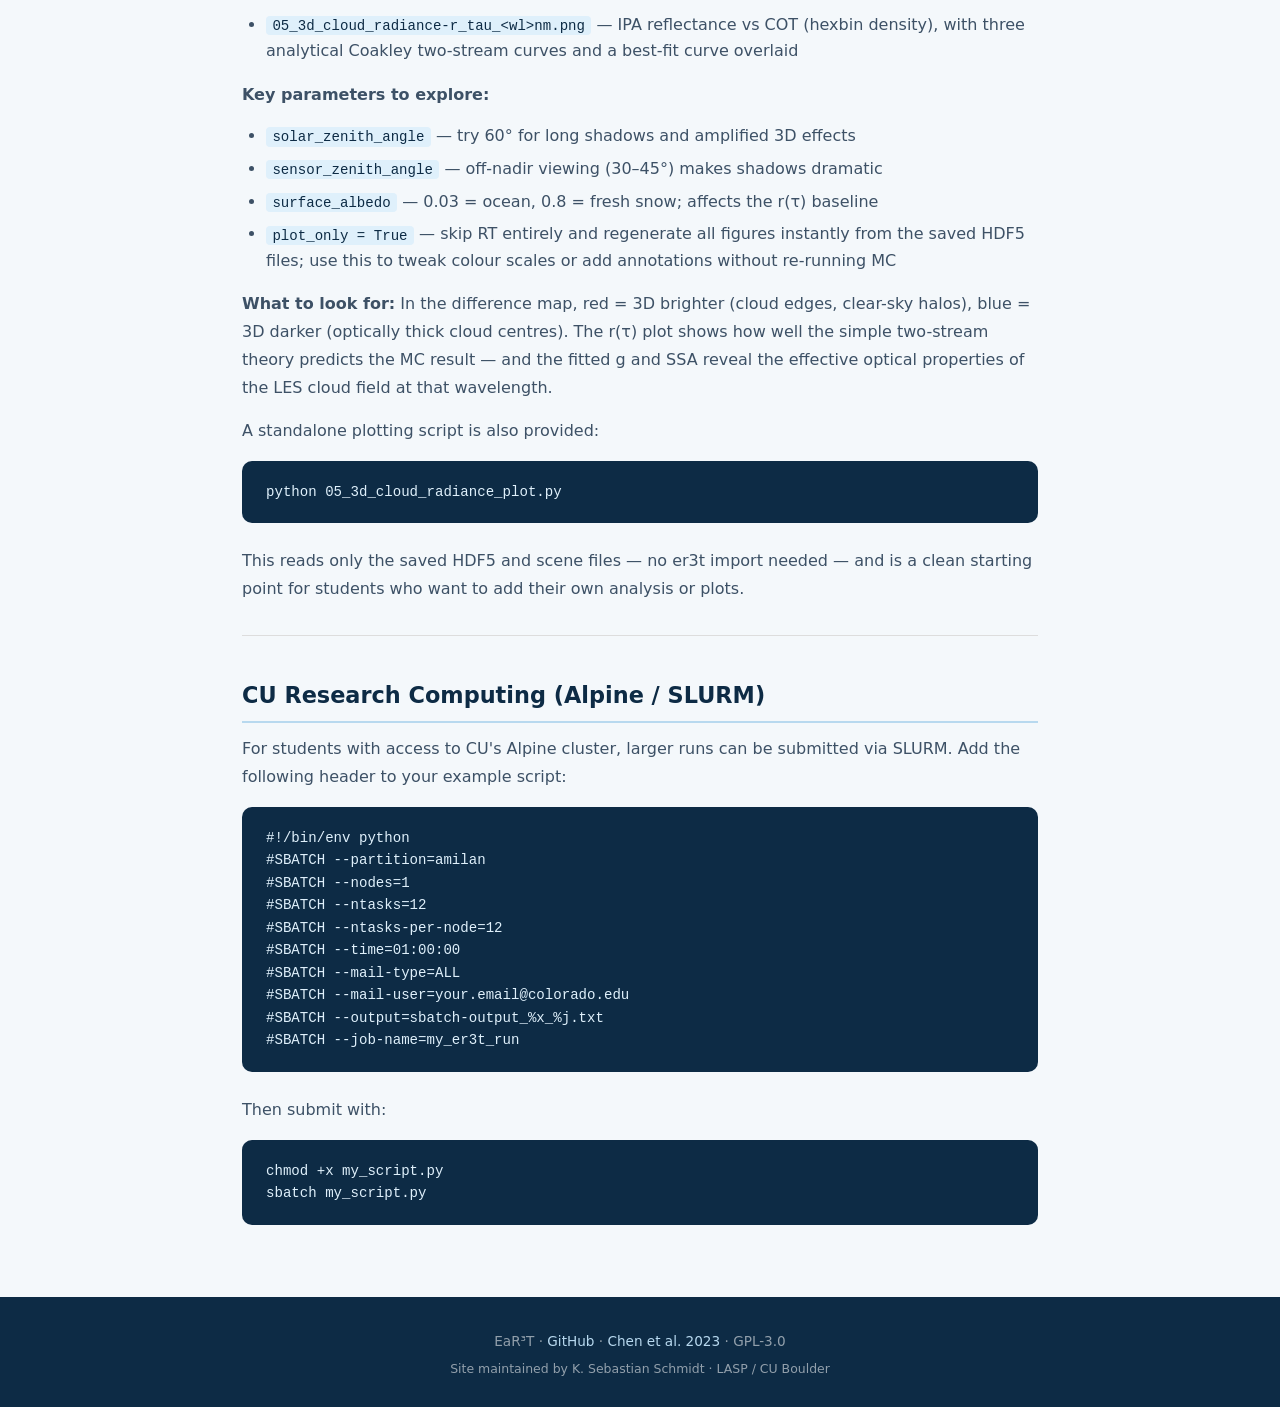
==== commit a23c9ce8: "docs: add reference output images for examples 03 and 04" ====
--- a/docs/examples.html
+++ b/docs/examples.html
@@ -204,20 +204,22 @@
 
     <pre><code>python 03_cloud_aerosol_flux.py</code></pre>
 
-    <p><strong>Sample output</strong> (default settings: AOD = 0.4, SSA = 0.9, aerosol at 5–8 km):</p>
-    <p><img src="assets/03_cloud_aerosol_flux-sample.png"
-            alt="Example 03 sample output — flux maps"
+    <p><strong>Output files</strong> (reference output with 10⁸ photons; default is 10⁵ for speed):</p>
+
+    <p><em>Flux maps — six panels (3D and IPA, all three flux components) in km coordinates:</em></p>
+    <p><img src="assets/03_cloud_aerosol_flux-map_650nm.png"
+            alt="Example 03 — flux maps"
             style="max-width:100%; border:1px solid #ccc; border-radius:4px;"></p>
 
-    <p><strong>Output files:</strong></p>
-    <ul>
-      <li><code>03_cloud_aerosol_flux-map_&lt;wl&gt;nm.png</code> — six flux maps (3D and IPA, all three components)
-          in km coordinates, with a star marking the user-defined output location (x0, y0)</li>
-      <li><code>03_cloud_aerosol_flux-profile_&lt;wl&gt;nm.png</code> — domain-mean and point vertical profiles
-          of all flux components from 0–20 km</li>
-      <li><code>03_cloud_aerosol_flux-xsection_&lt;wl&gt;nm.png</code> — x and y cross-sections of flux at
-          the output location, normalised by the TOA irradiance</li>
-    </ul>
+    <p><em>Vertical profiles — domain-mean and single-point profiles from 0–20 km:</em></p>
+    <p><img src="assets/03_cloud_aerosol_flux-profile_650nm.png"
+            alt="Example 03 — vertical profiles"
+            style="max-width:100%; border:1px solid #ccc; border-radius:4px;"></p>
+
+    <p><em>Cross-sections — x and y slices of flux at the output location, normalised by TOA irradiance:</em></p>
+    <p><img src="assets/03_cloud_aerosol_flux-xsection_650nm.png"
+            alt="Example 03 — cross-sections"
+            style="max-width:100%; border:1px solid #ccc; border-radius:4px;"></p>
 
     <p><strong>Key parameters to explore:</strong></p>
     <ul>
@@ -243,9 +245,12 @@
 
     <pre><code>python 04_cloud_aerosol_spectral.py</code></pre>
 
-    <p><strong>Output:</strong> A 2×4 figure — rows are IPA (top) and 3D (bottom); columns are the LWP map,
-    upwelling spectra, downwelling spectra, and an x cross-section of all flux components at the first
-    wavelength and first output location.</p>
+    <p><strong>Output</strong> (reference output with 10⁸ photons; default is 10⁶ for speed) — a 2×4 figure: rows are IPA (top) and 3D (bottom);
+    columns are the LWP map, upwelling spectra, downwelling spectra, and an x cross-section at the first wavelength and output location:</p>
+
+    <p><img src="assets/04_cloud_aerosol_spectral-comparison_450_555_650nm.png"
+            alt="Example 04 — spectral flux comparison"
+            style="max-width:100%; border:1px solid #ccc; border-radius:4px;"></p>
 
     <p><strong>Key parameters to explore:</strong></p>
     <ul>
--- a/docs/style.css
+++ b/docs/style.css
@@ -58,9 +58,24 @@
 }
 
 .nav-logo {
-  height: 38px;
+  height: 48px;
   width: auto;
   display: block;
+}
+
+.hero-logo-img {
+  max-width: 340px;
+  width: 70%;
+  height: auto;
+  display: block;
+  margin: 0 auto 0.75rem;
+}
+
+.page-header-logo {
+  height: 52px;
+  width: auto;
+  display: block;
+  margin: 0 auto 0.5rem;
 }
 
 .nav-links {
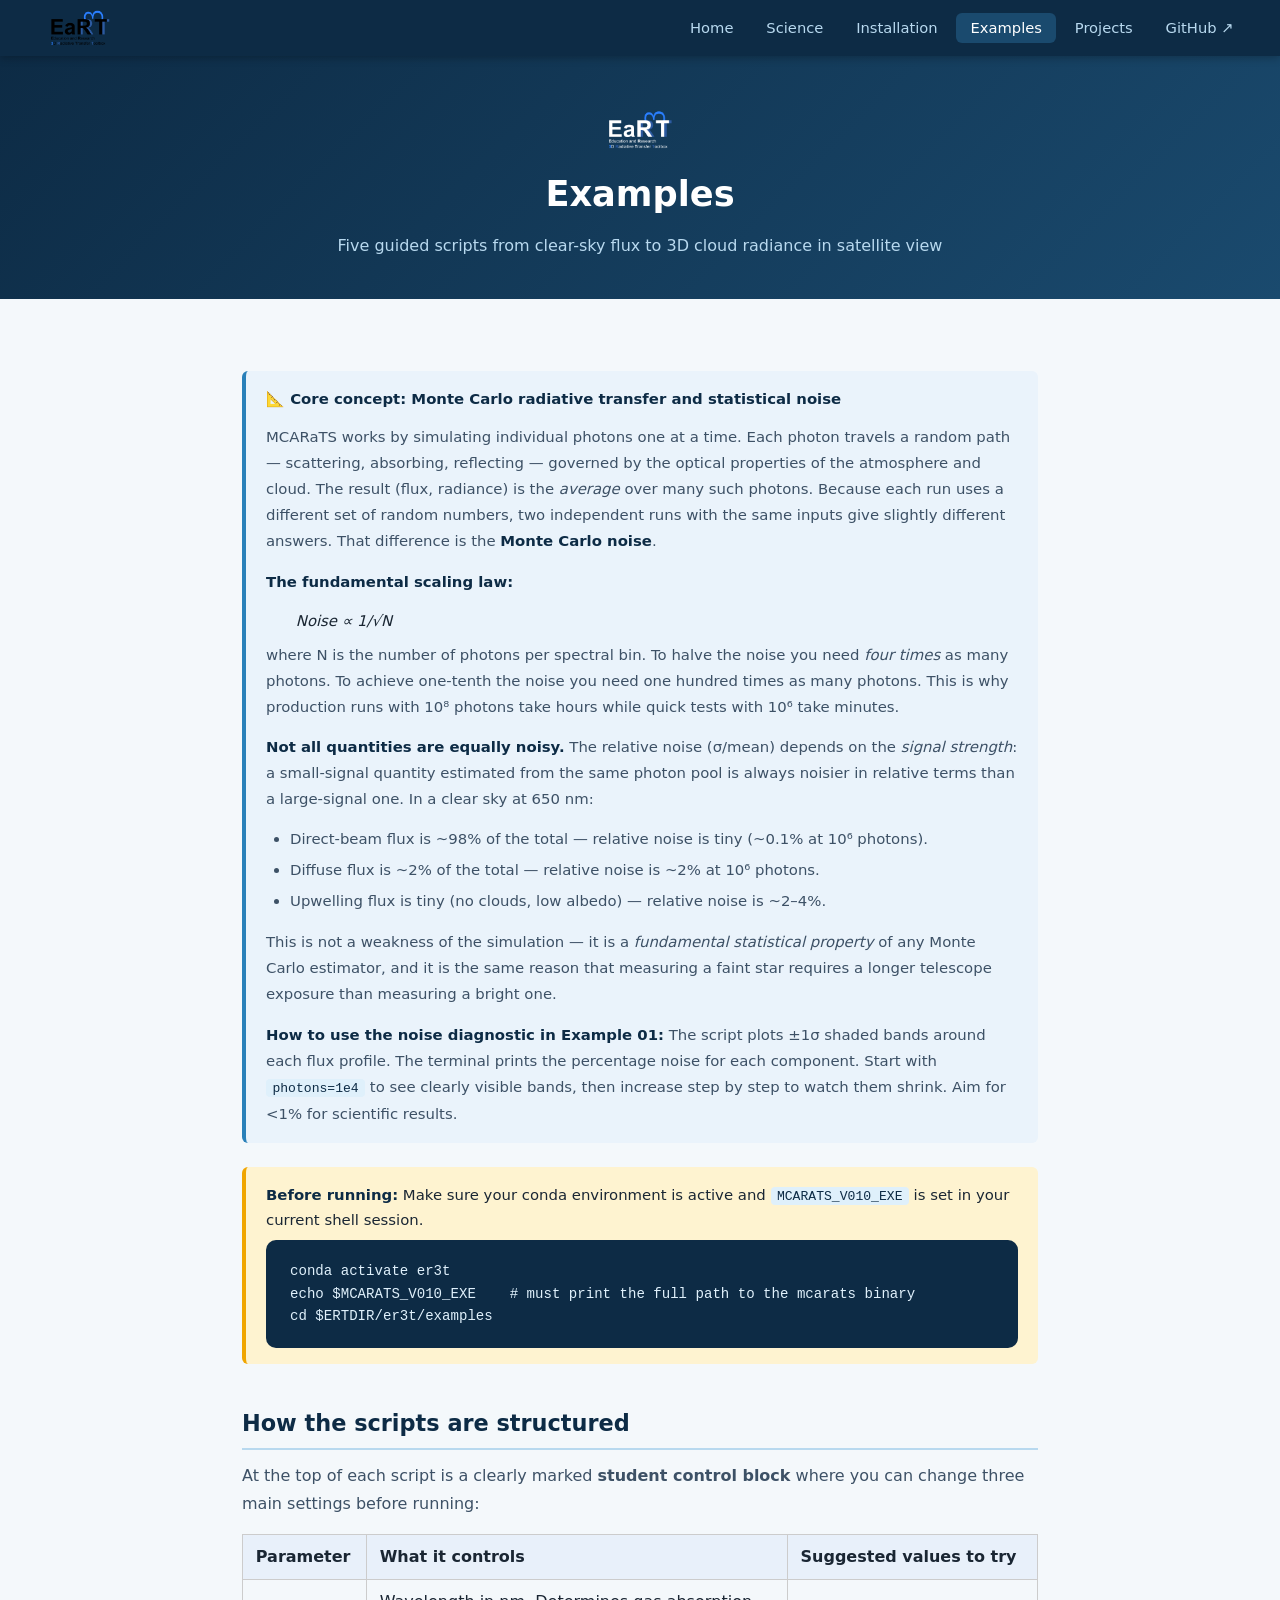
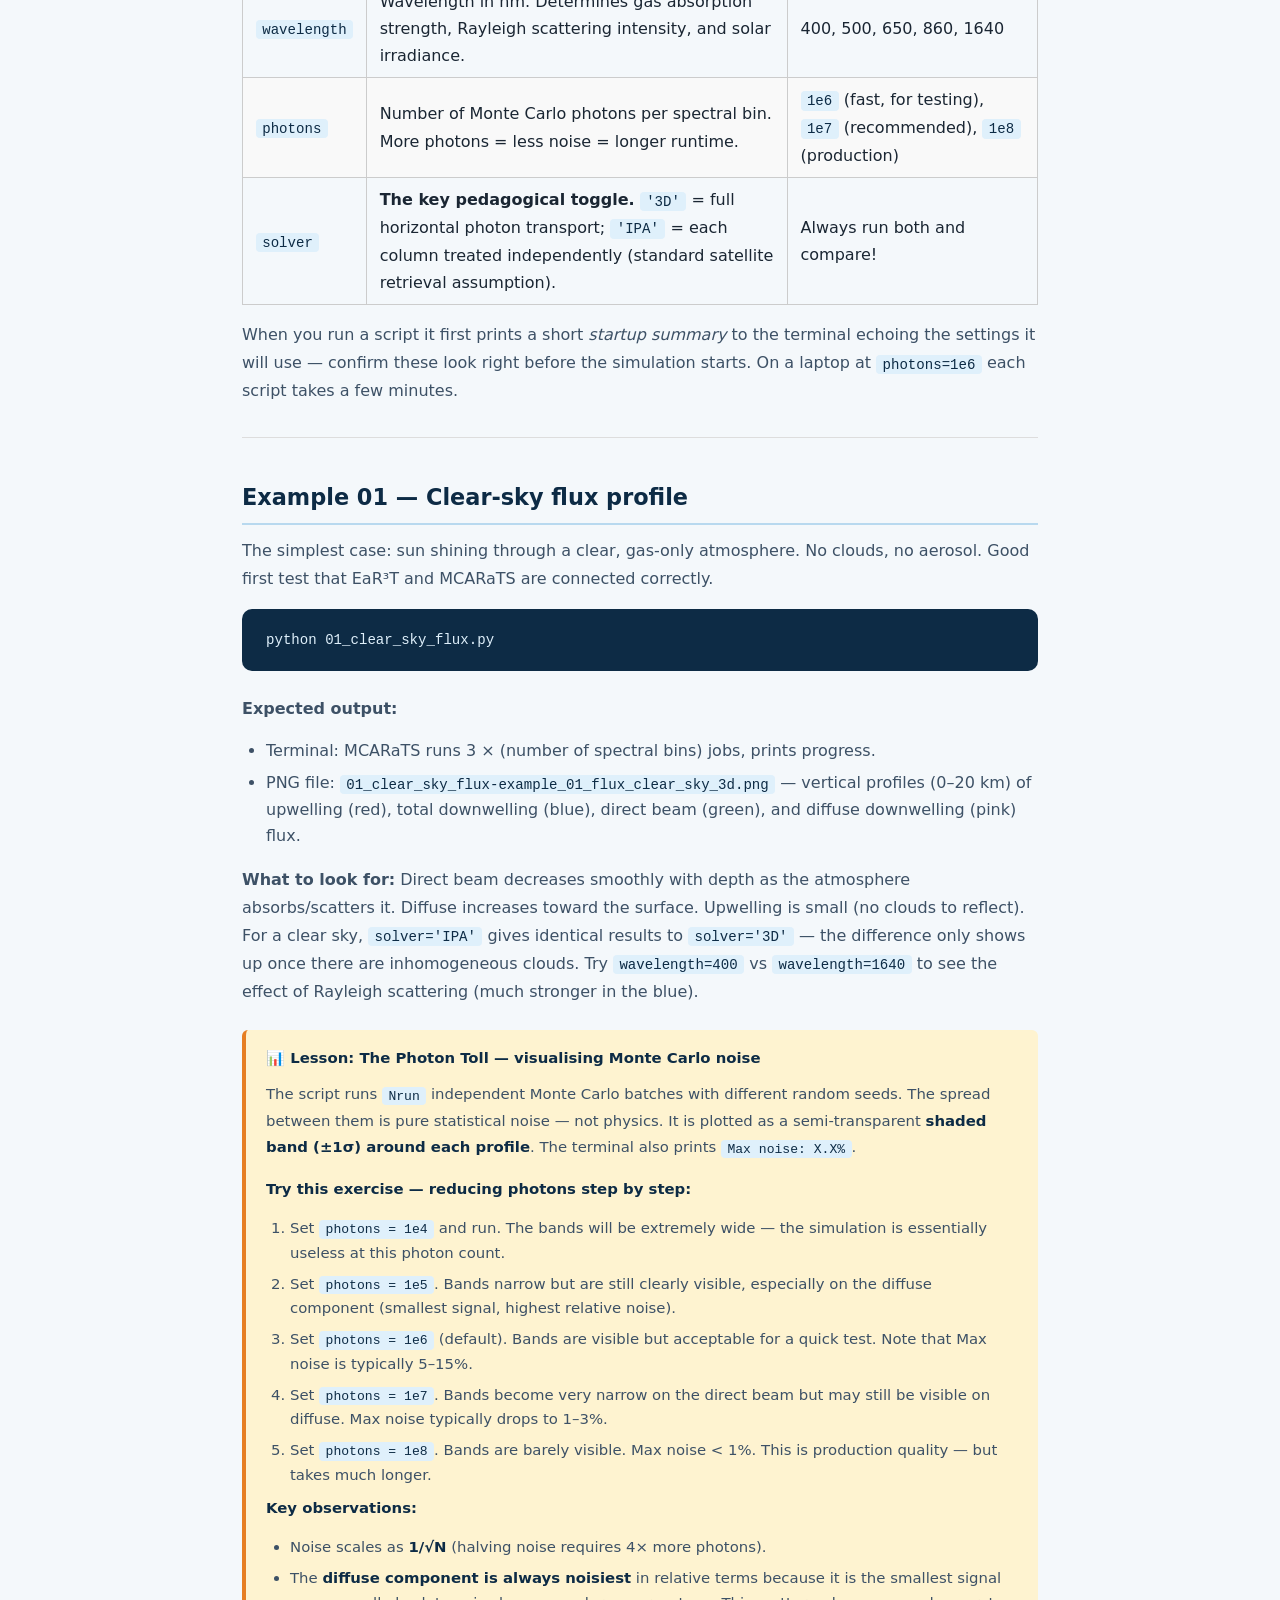
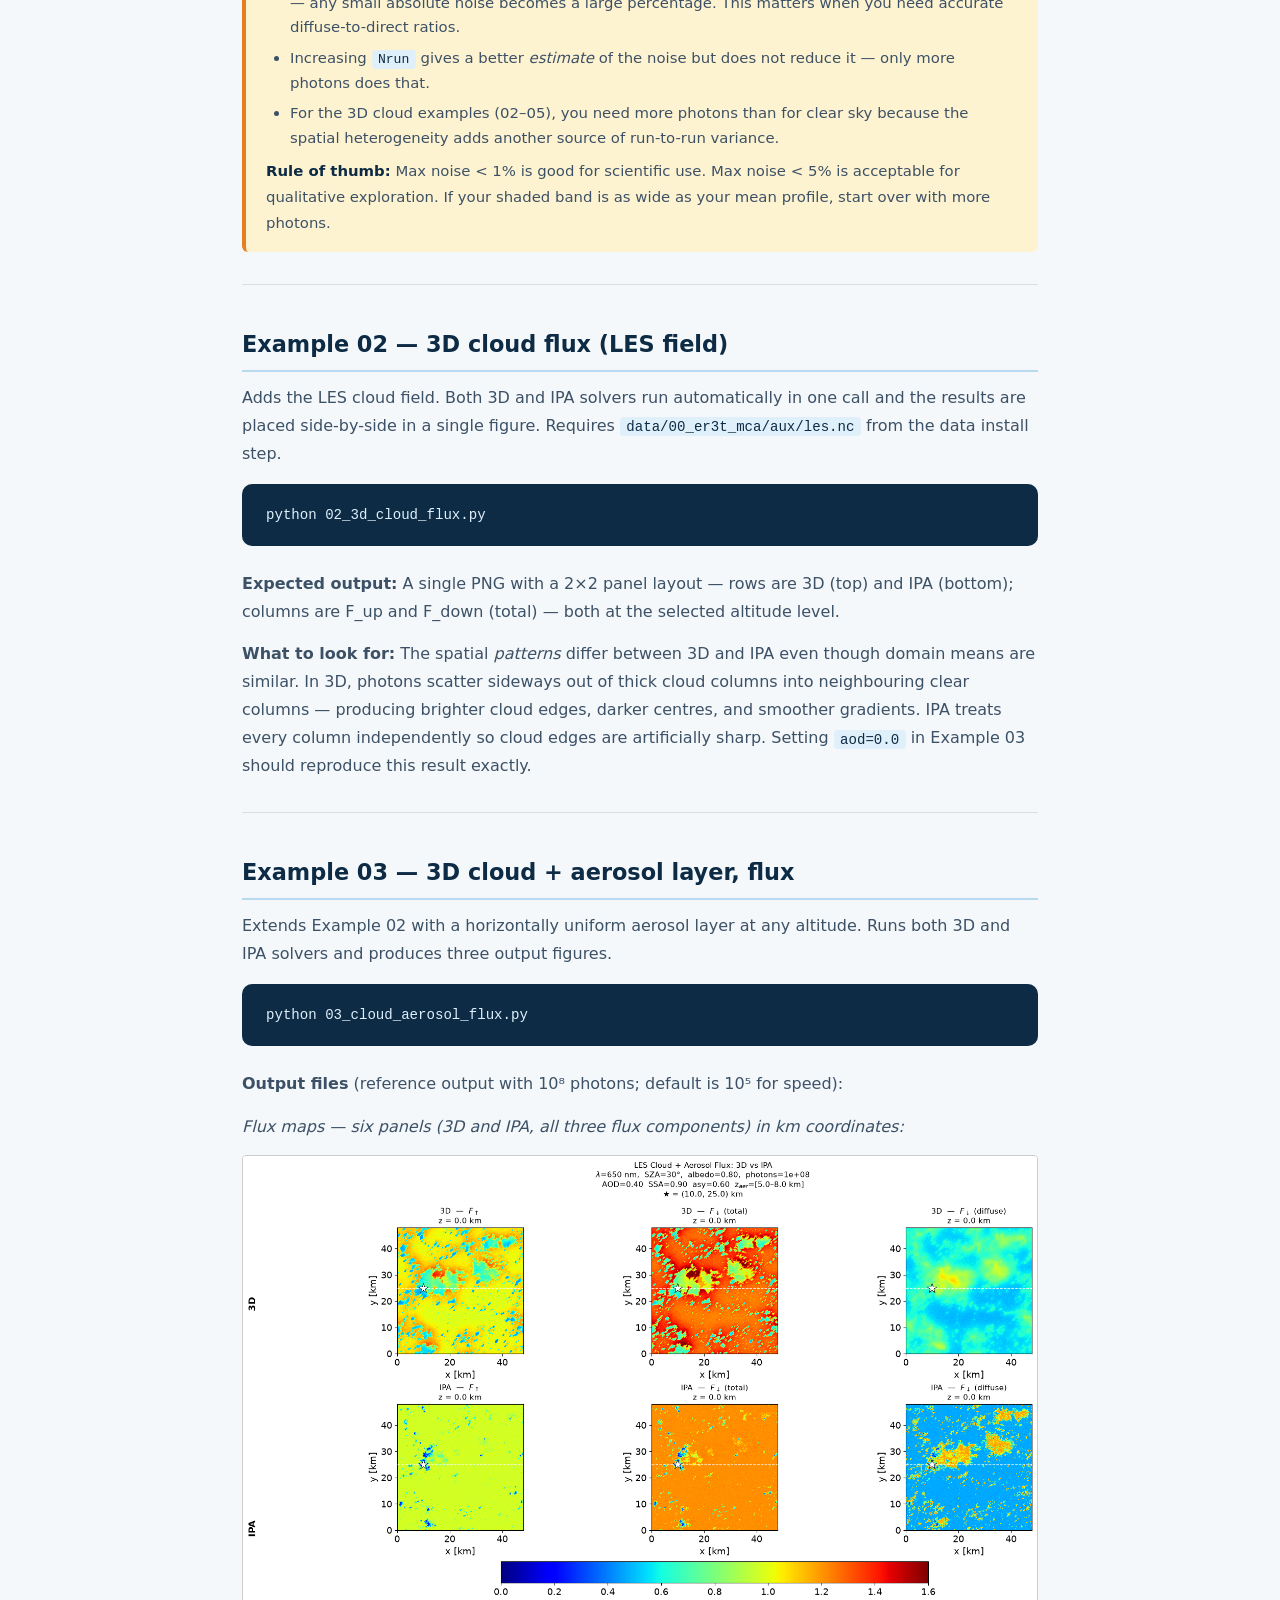
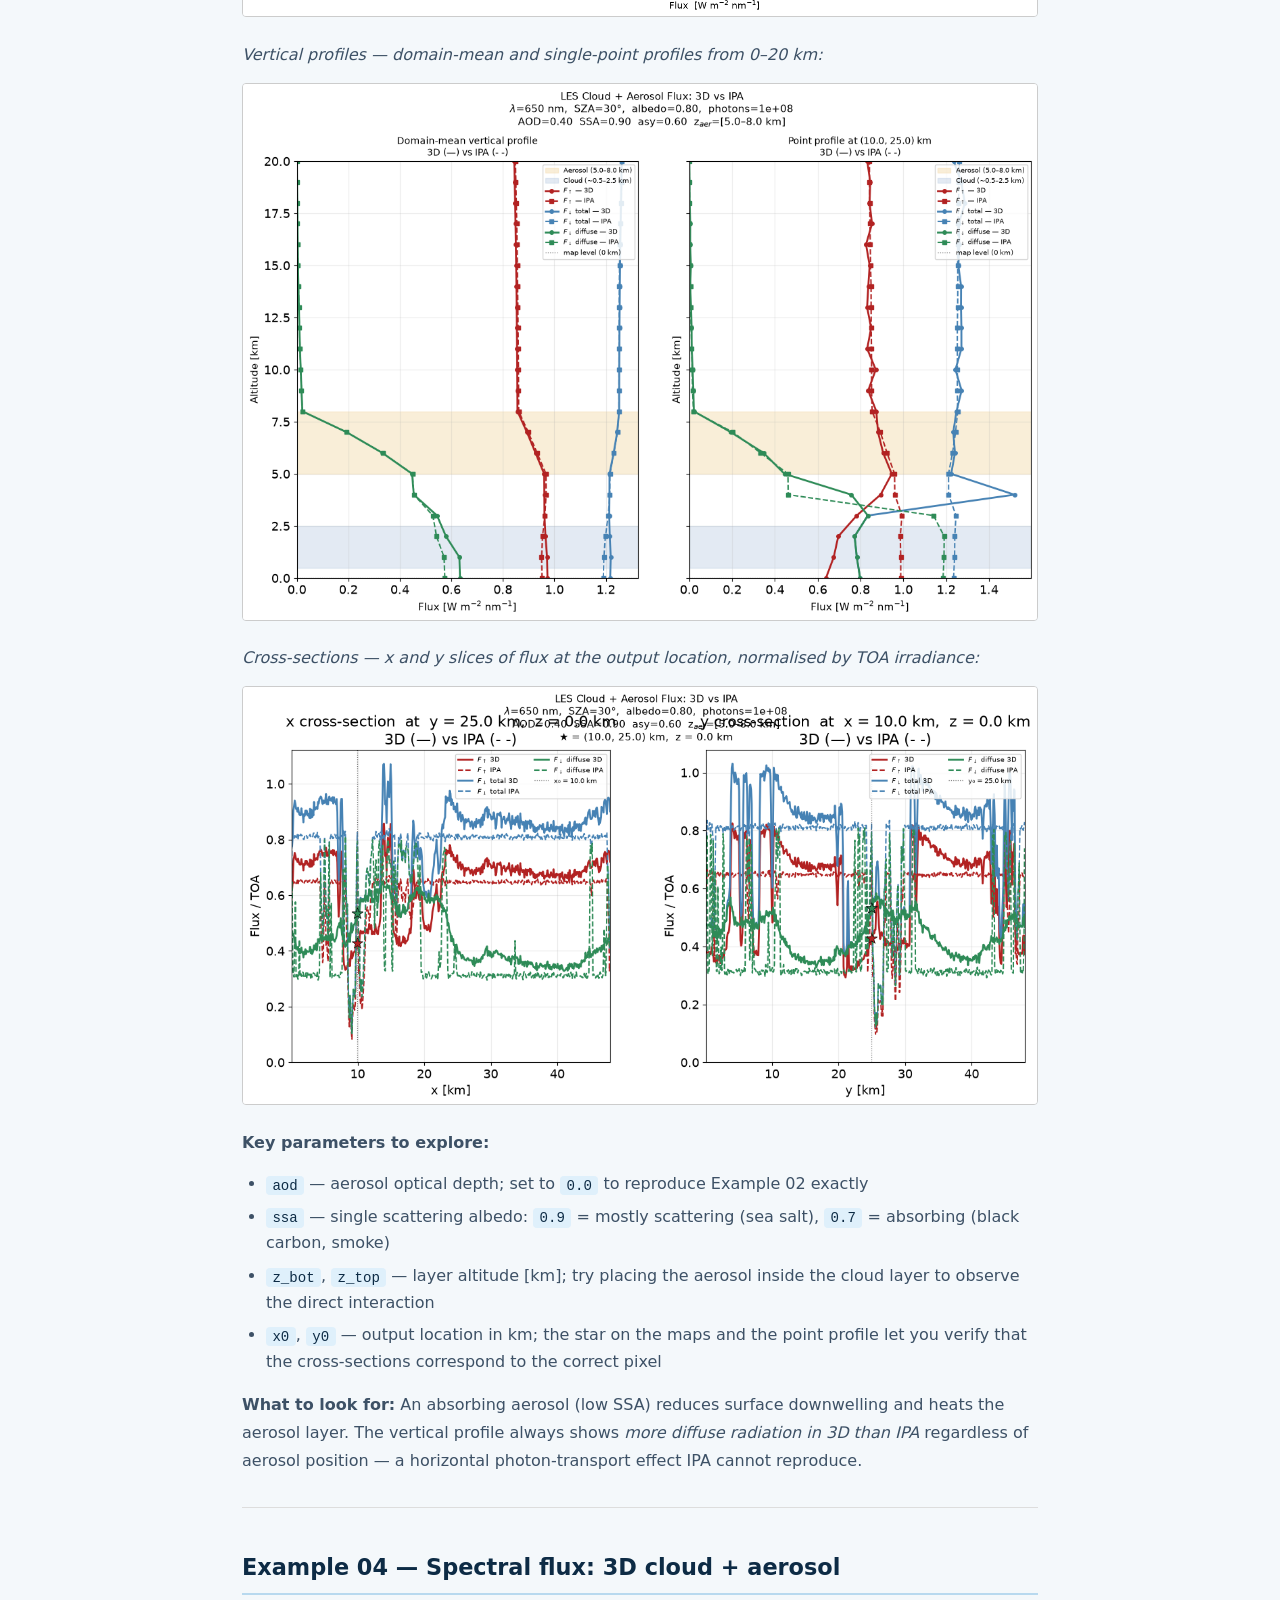
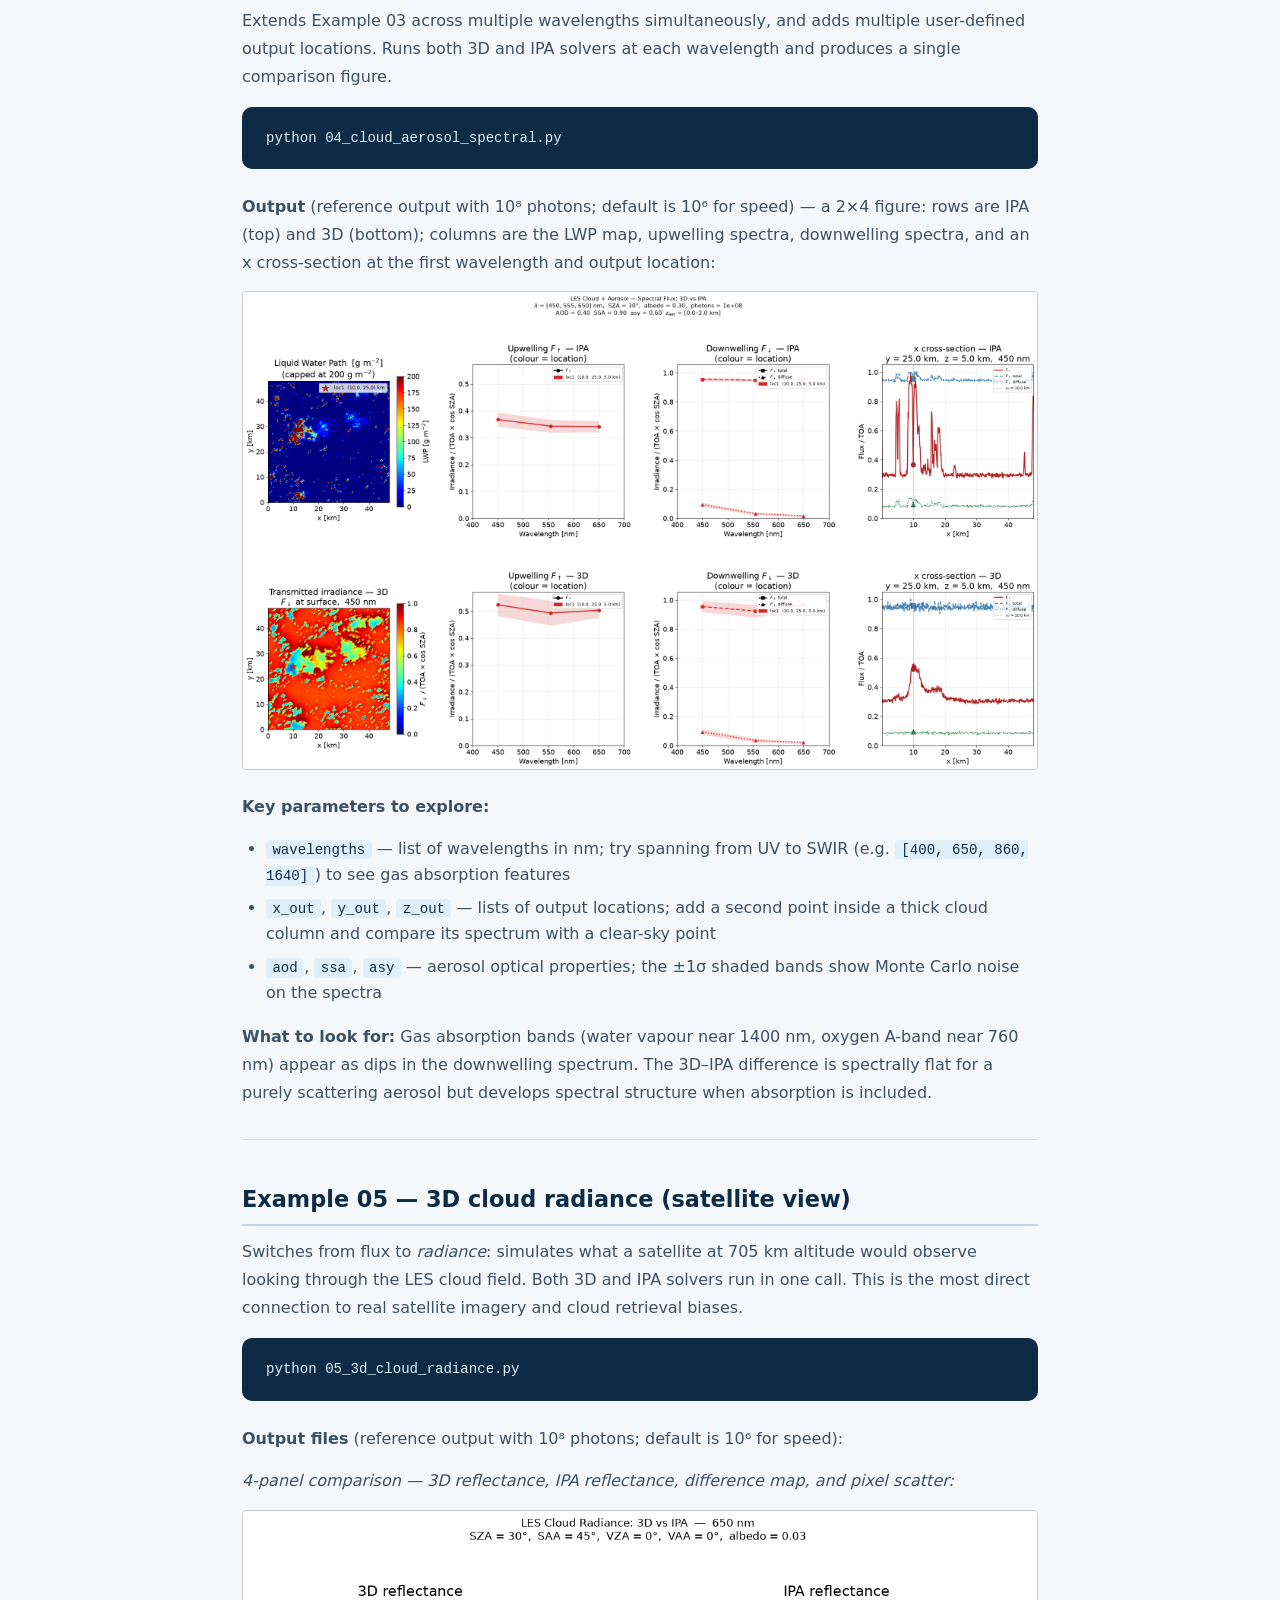
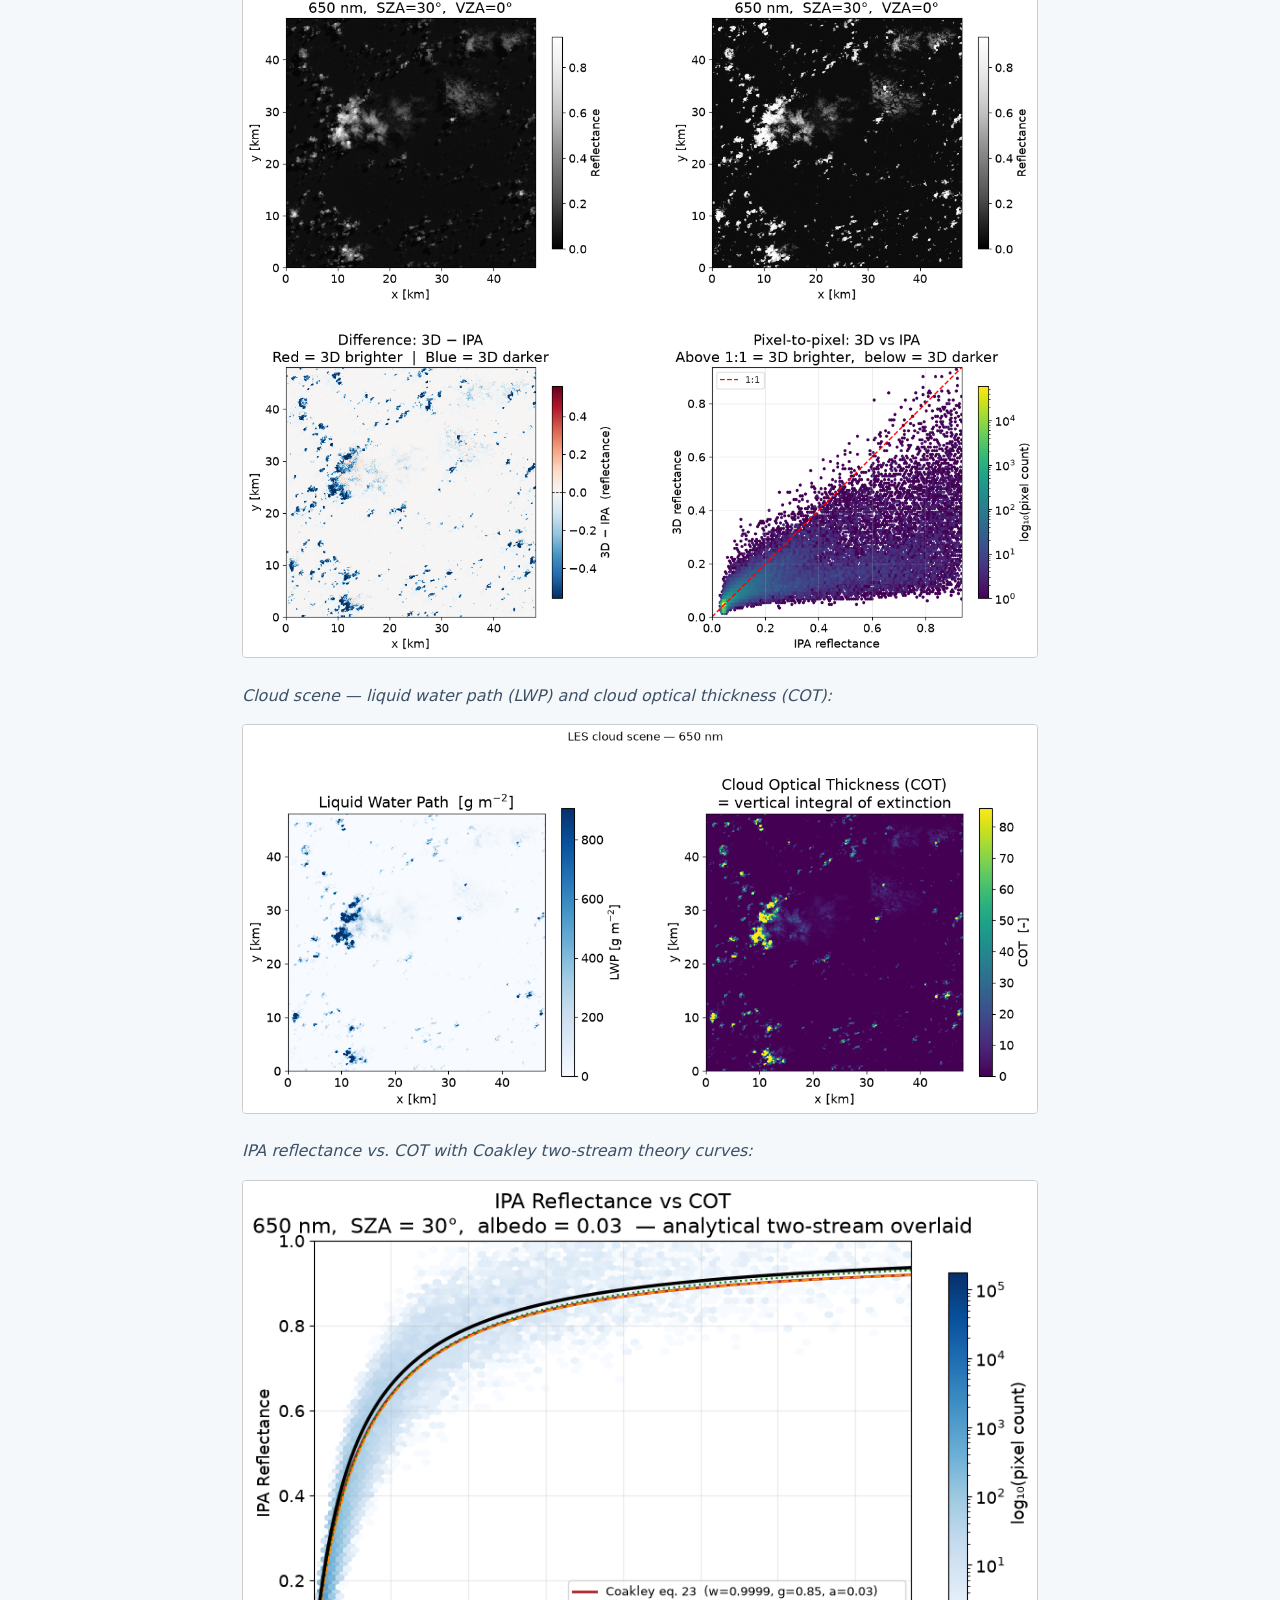
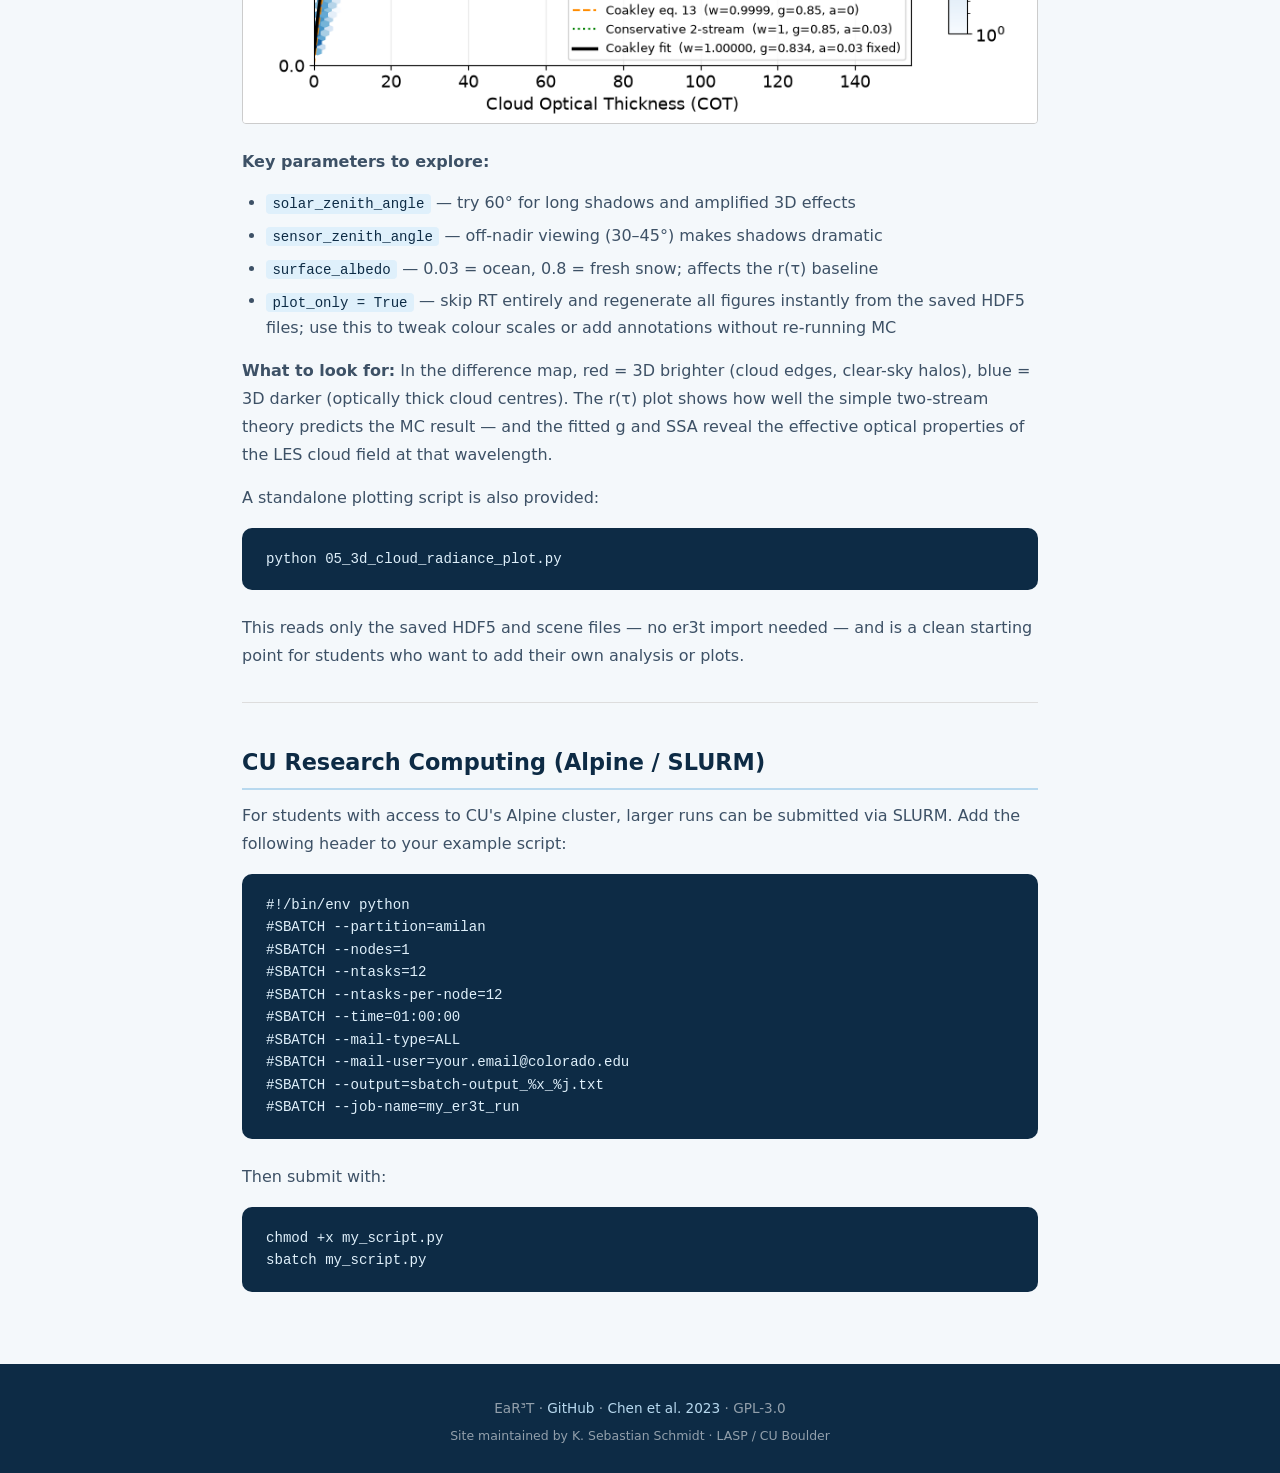
==== commit d5569e64: "docs: add reference output images for example 05" ====
--- a/docs/examples.html
+++ b/docs/examples.html
@@ -276,16 +276,22 @@
 
     <pre><code>python 05_3d_cloud_radiance.py</code></pre>
 
-    <p><strong>Output files:</strong></p>
-    <ul>
-      <li><code>05_3d_cloud_radiance-comparison_&lt;wl&gt;nm.png</code> — 4-panel figure:
-          3D reflectance image, IPA reflectance image, difference map (3D − IPA, diverging red–blue),
-          and a pixel-to-pixel hexbin scatter (3D vs IPA)</li>
-      <li><code>05_3d_cloud_radiance-map_&lt;wl&gt;nm.png</code> — liquid water path (LWP) and cloud optical
-          thickness (COT) maps of the LES scene</li>
-      <li><code>05_3d_cloud_radiance-r_tau_&lt;wl&gt;nm.png</code> — IPA reflectance vs COT (hexbin density),
-          with three analytical Coakley two-stream curves and a best-fit curve overlaid</li>
-    </ul>
+    <p><strong>Output files</strong> (reference output with 10⁸ photons; default is 10⁶ for speed):</p>
+
+    <p><em>4-panel comparison — 3D reflectance, IPA reflectance, difference map, and pixel scatter:</em></p>
+    <p><img src="assets/05_3d_cloud_radiance-comparison_650nm.png"
+            alt="Example 05 — radiance comparison"
+            style="max-width:100%; border:1px solid #ccc; border-radius:4px;"></p>
+
+    <p><em>Cloud scene — liquid water path (LWP) and cloud optical thickness (COT):</em></p>
+    <p><img src="assets/05_3d_cloud_lwp_cot.png"
+            alt="Example 05 — LWP and COT maps"
+            style="max-width:100%; border:1px solid #ccc; border-radius:4px;"></p>
+
+    <p><em>IPA reflectance vs. COT with Coakley two-stream theory curves:</em></p>
+    <p><img src="assets/05_3d_cloud_radiance-r_tau_650nm.png"
+            alt="Example 05 — R(tau) curve"
+            style="max-width:100%; border:1px solid #ccc; border-radius:4px;"></p>
 
     <p><strong>Key parameters to explore:</strong></p>
     <ul>
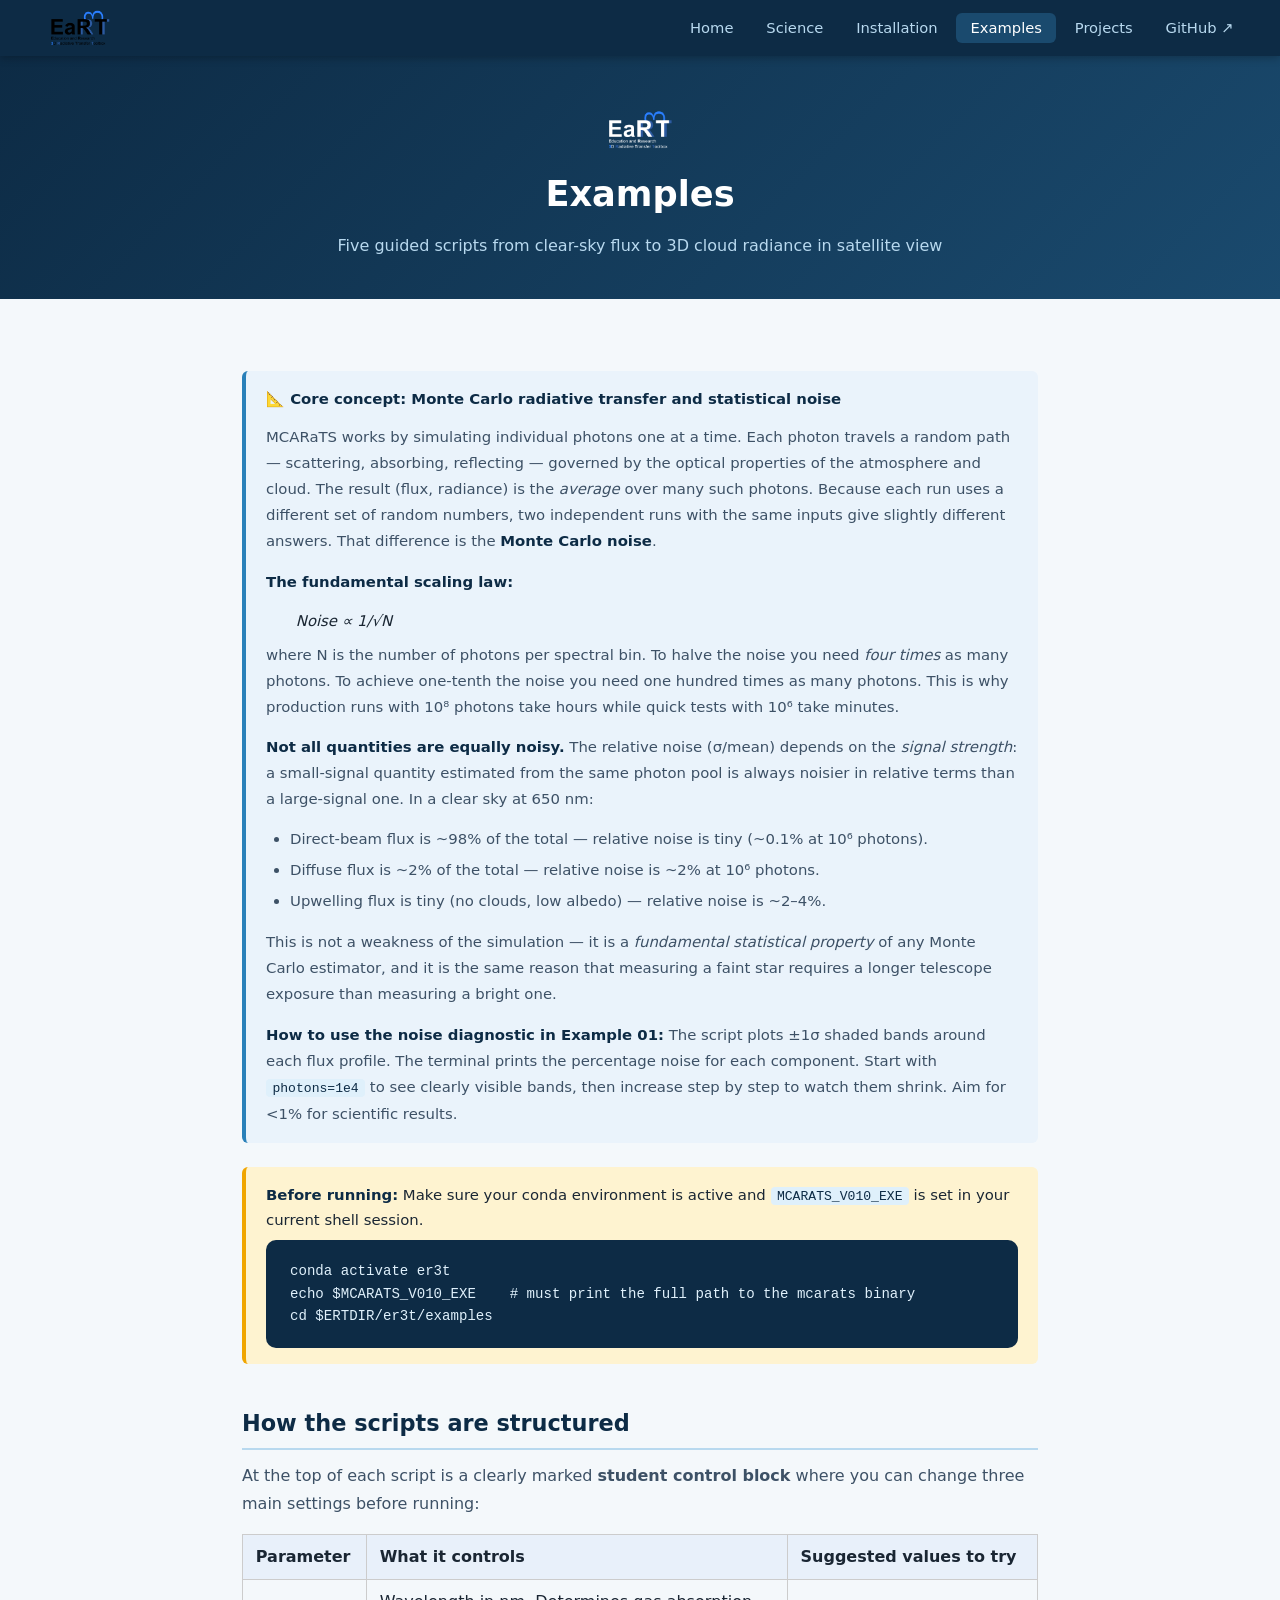
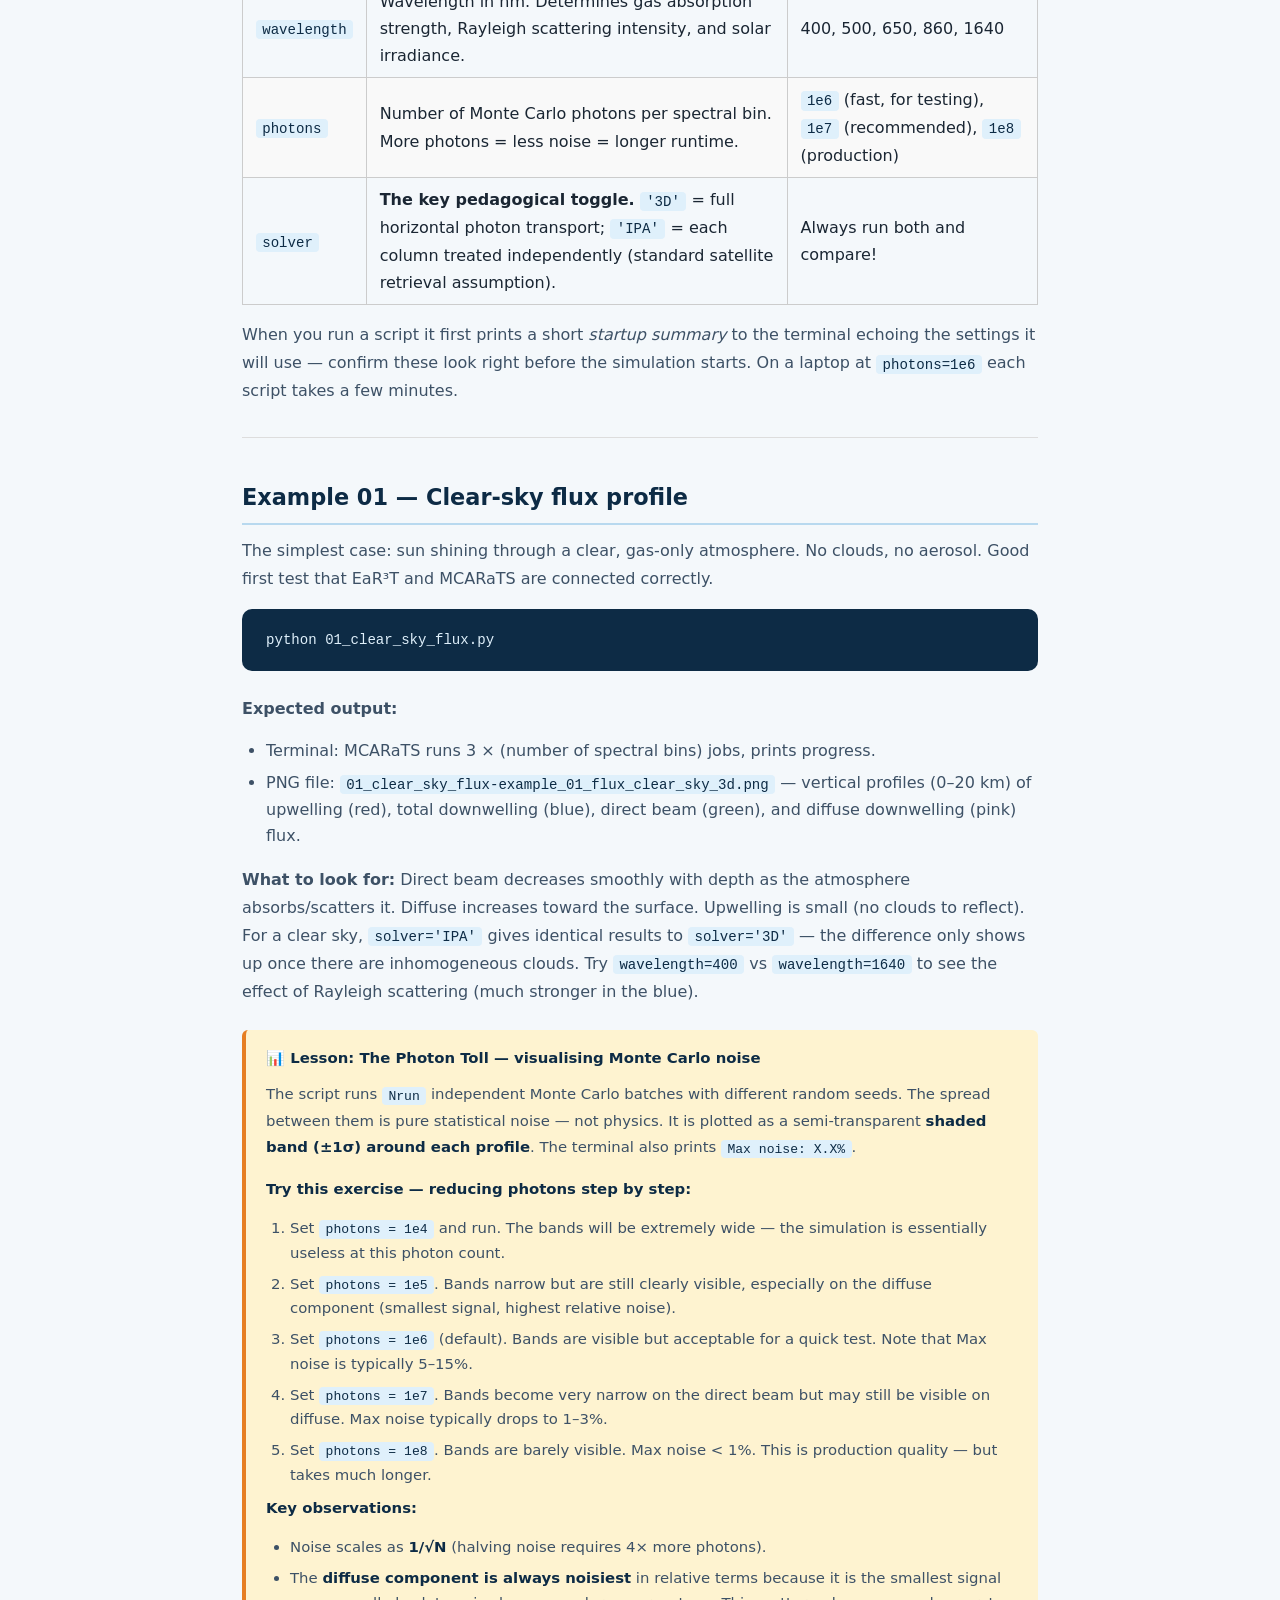
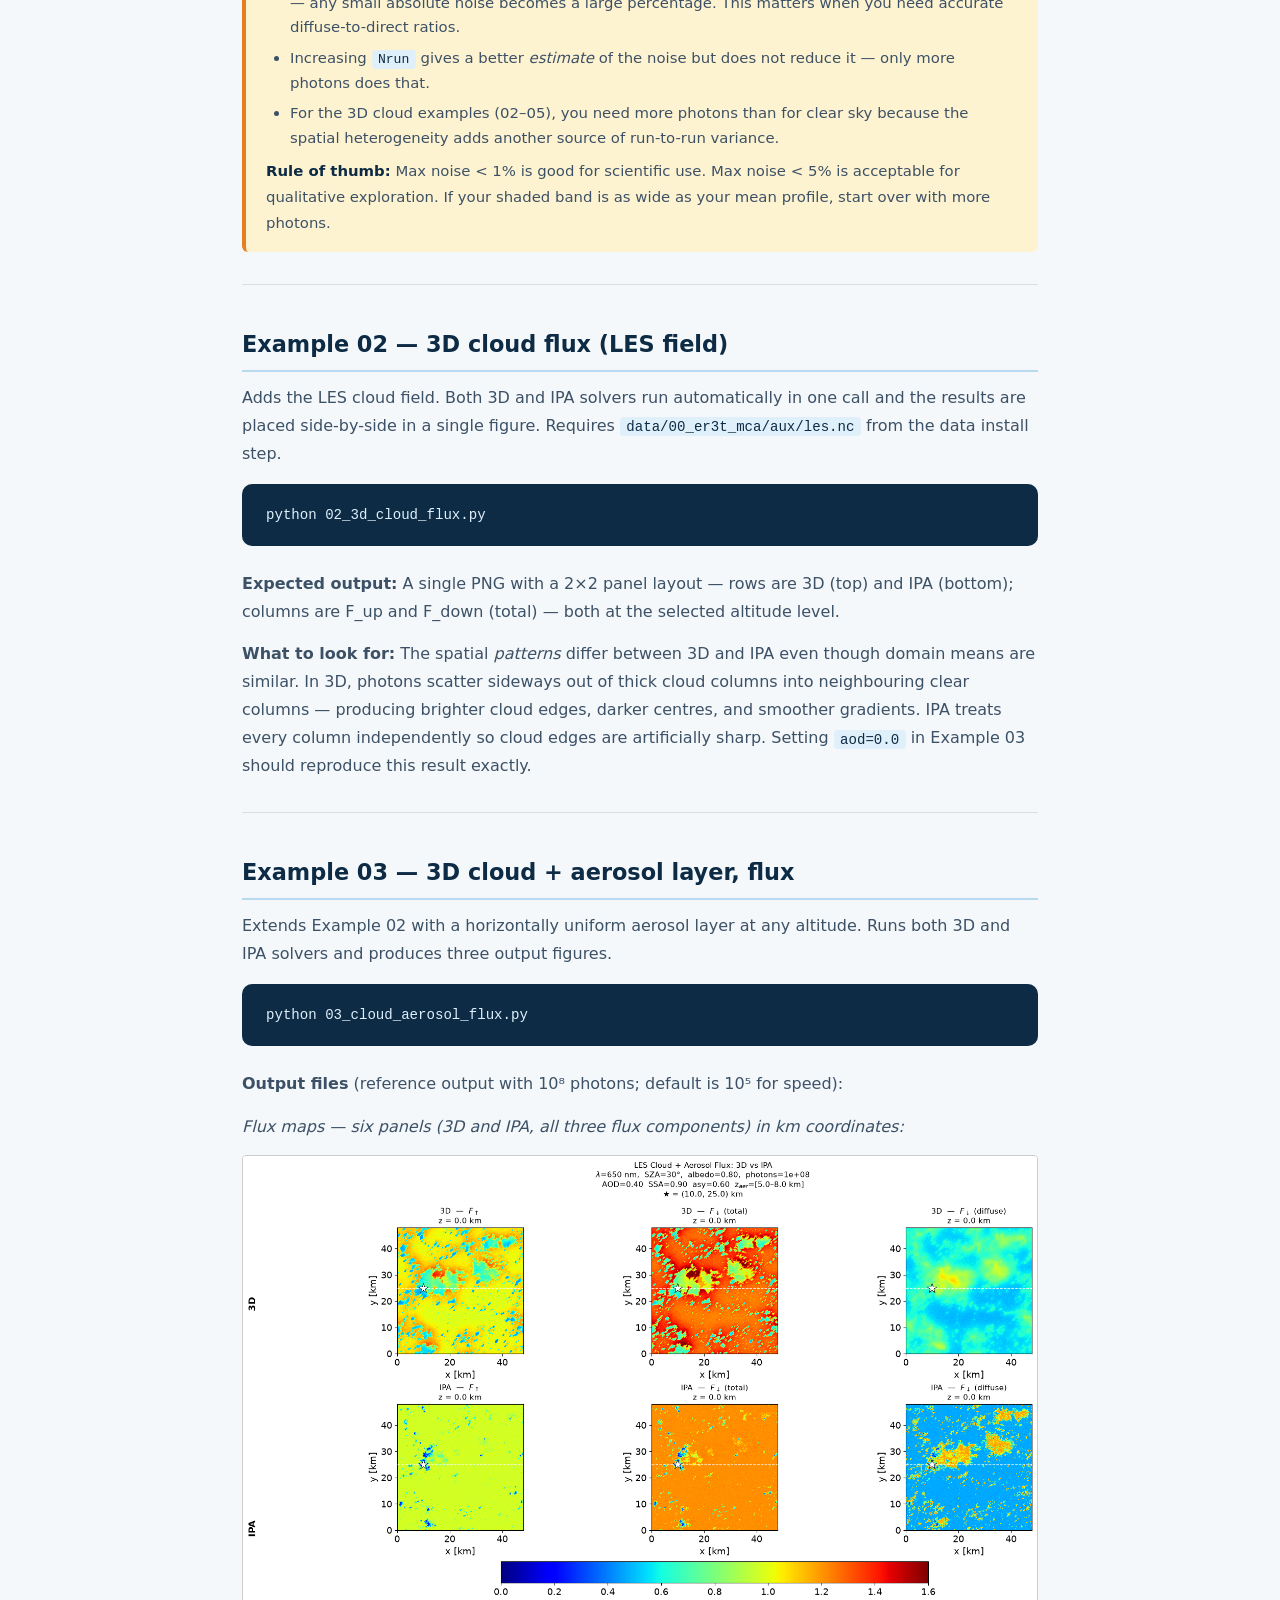
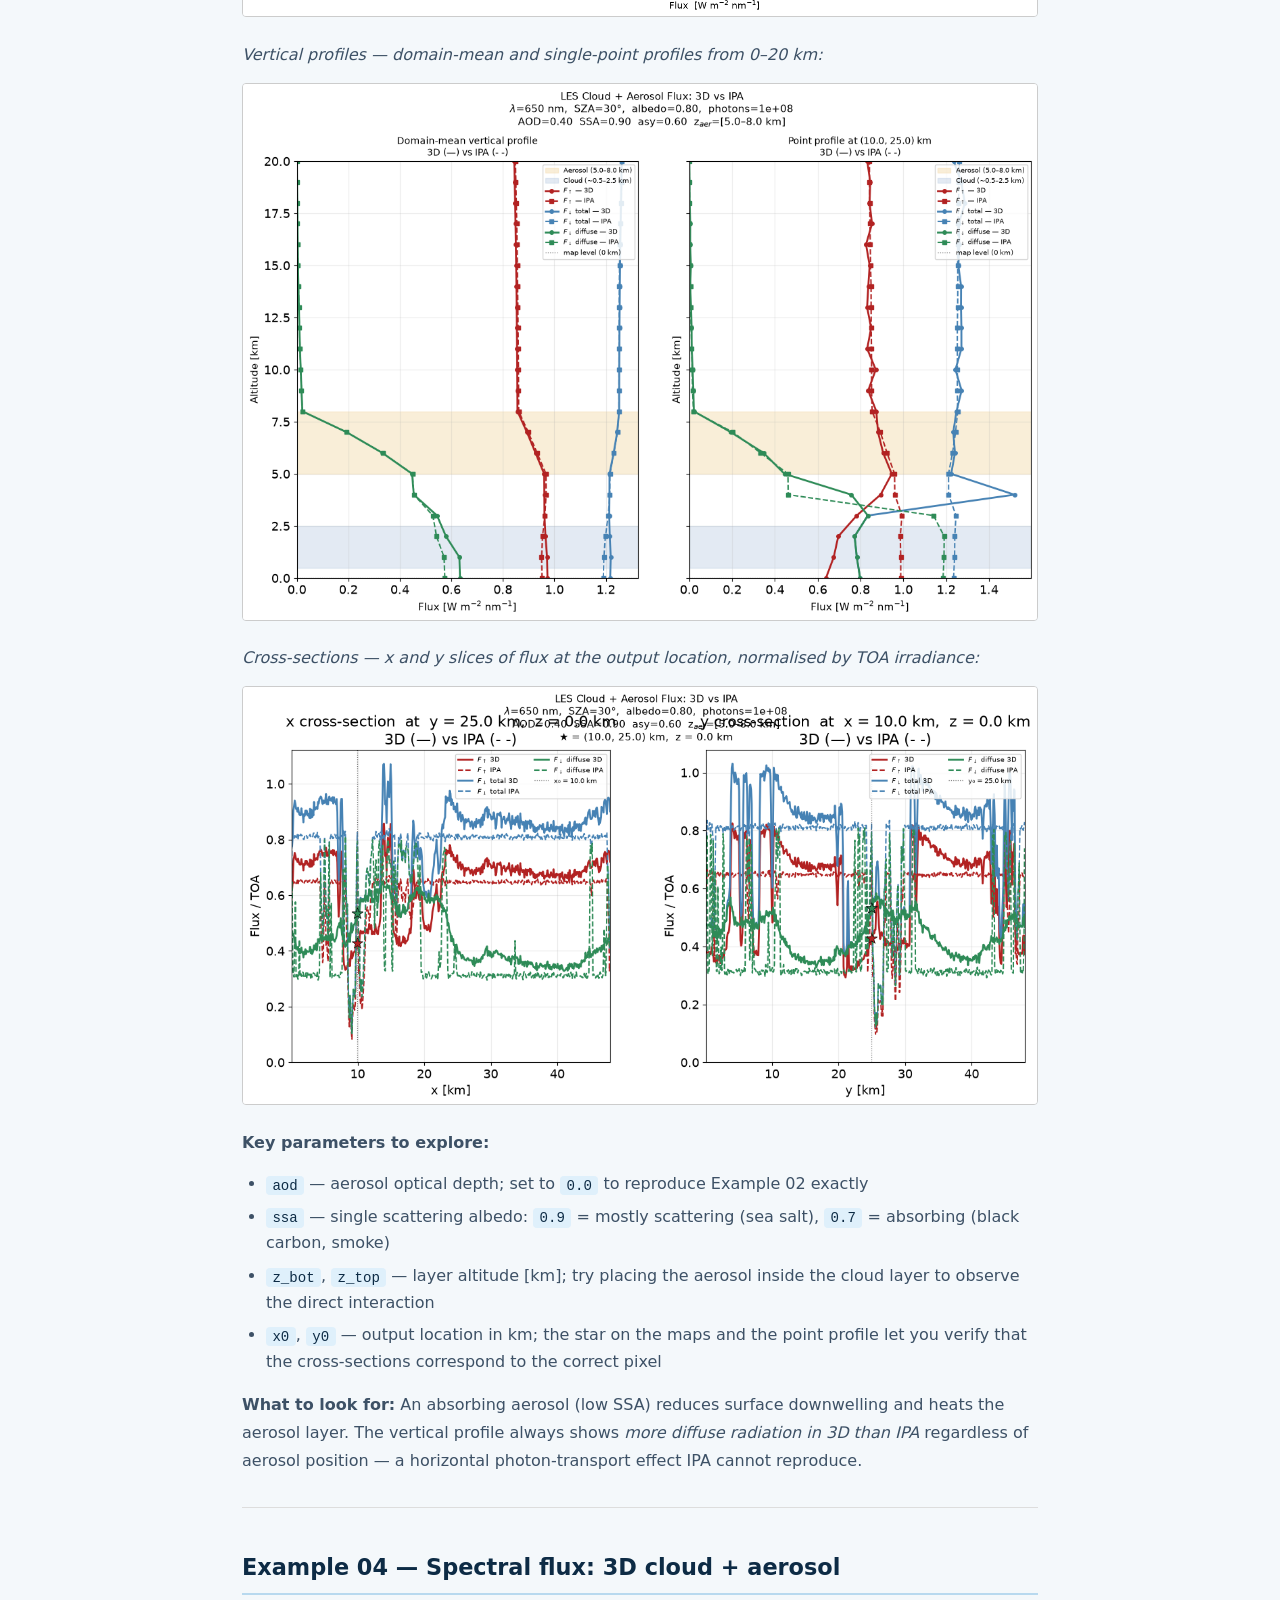
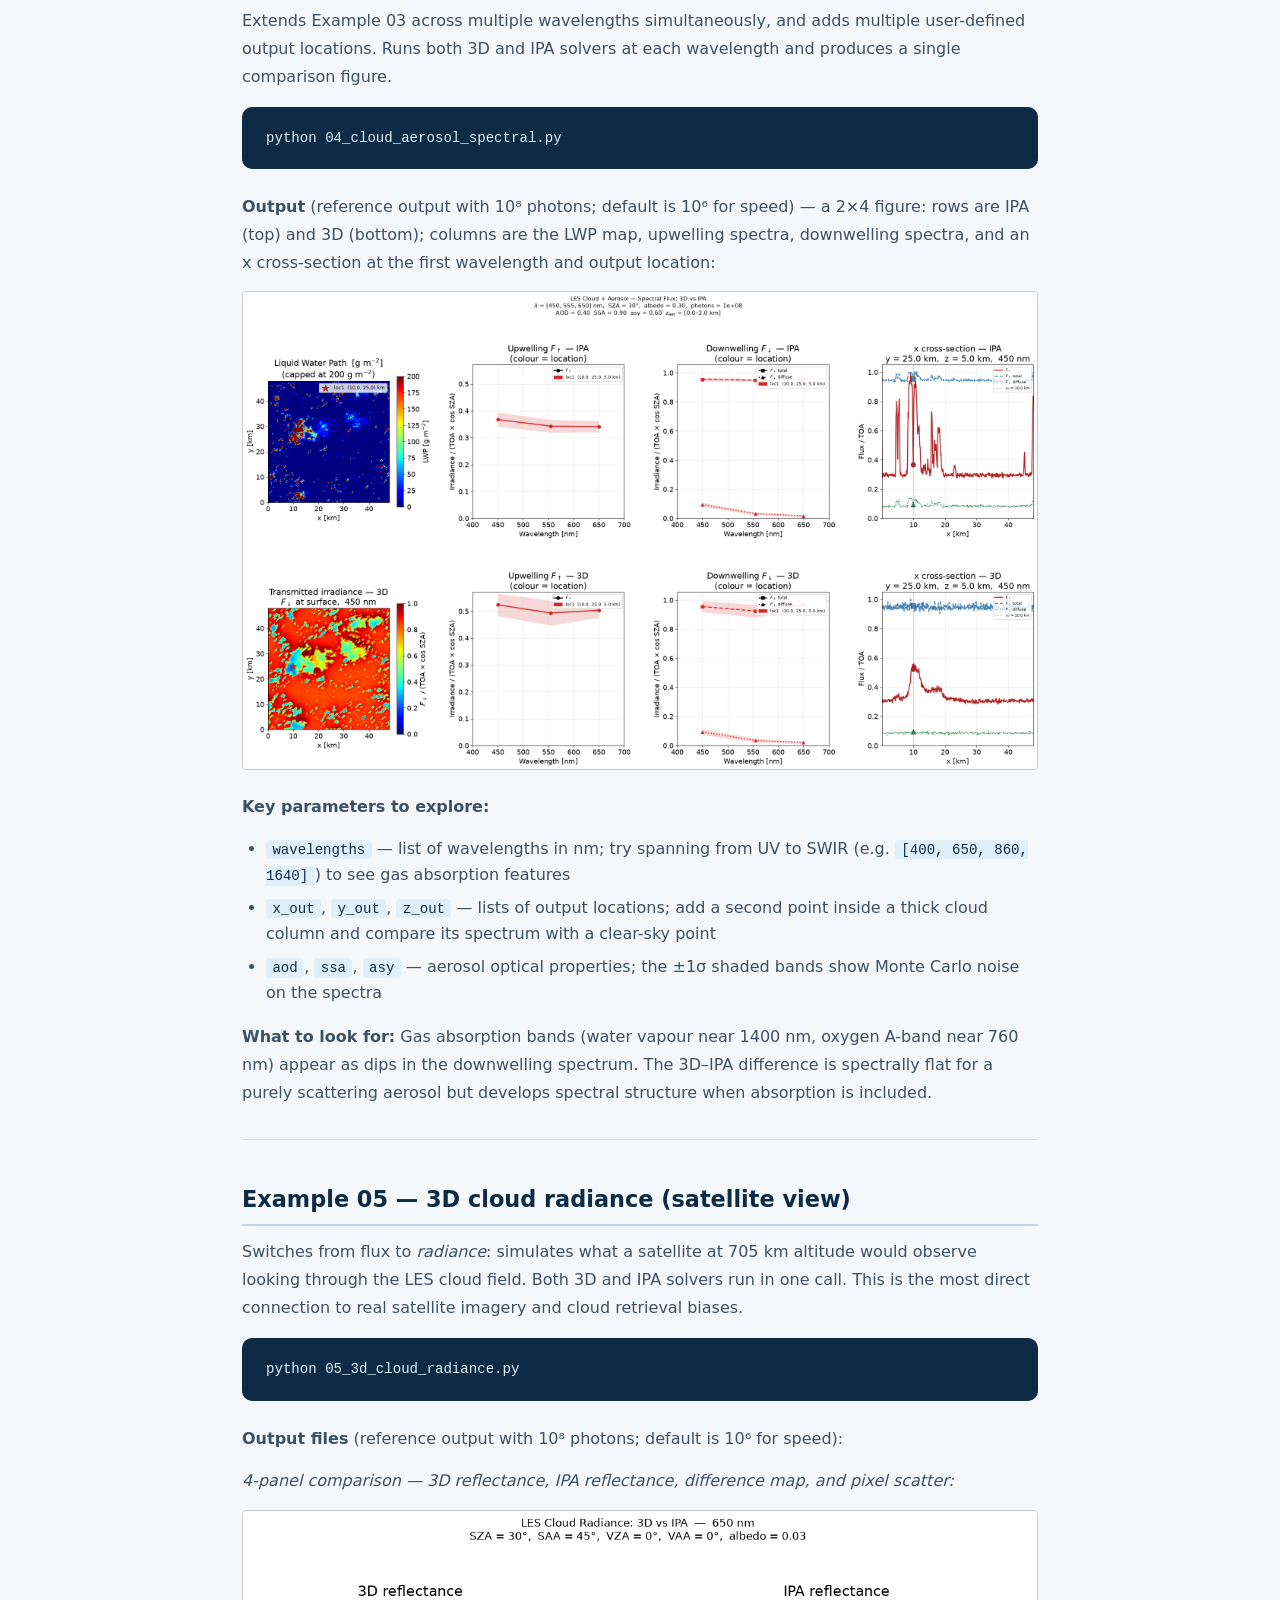
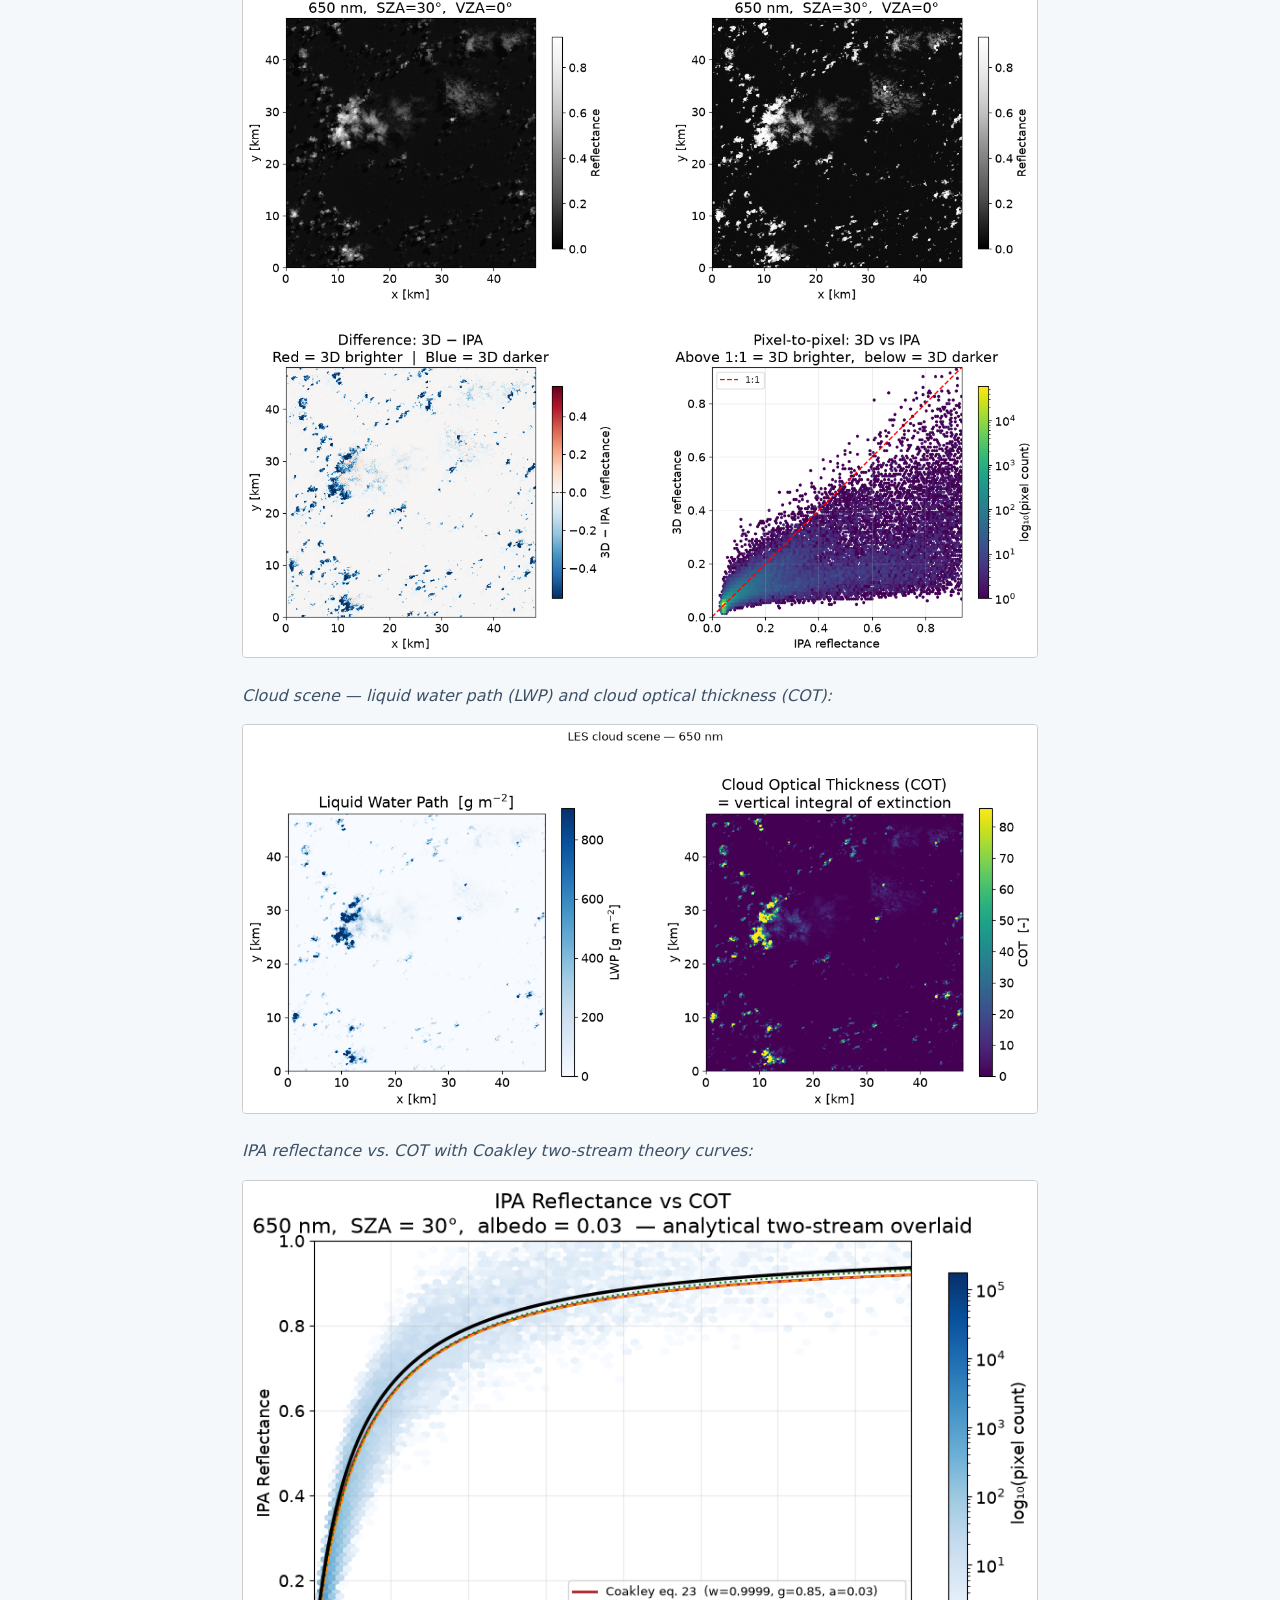
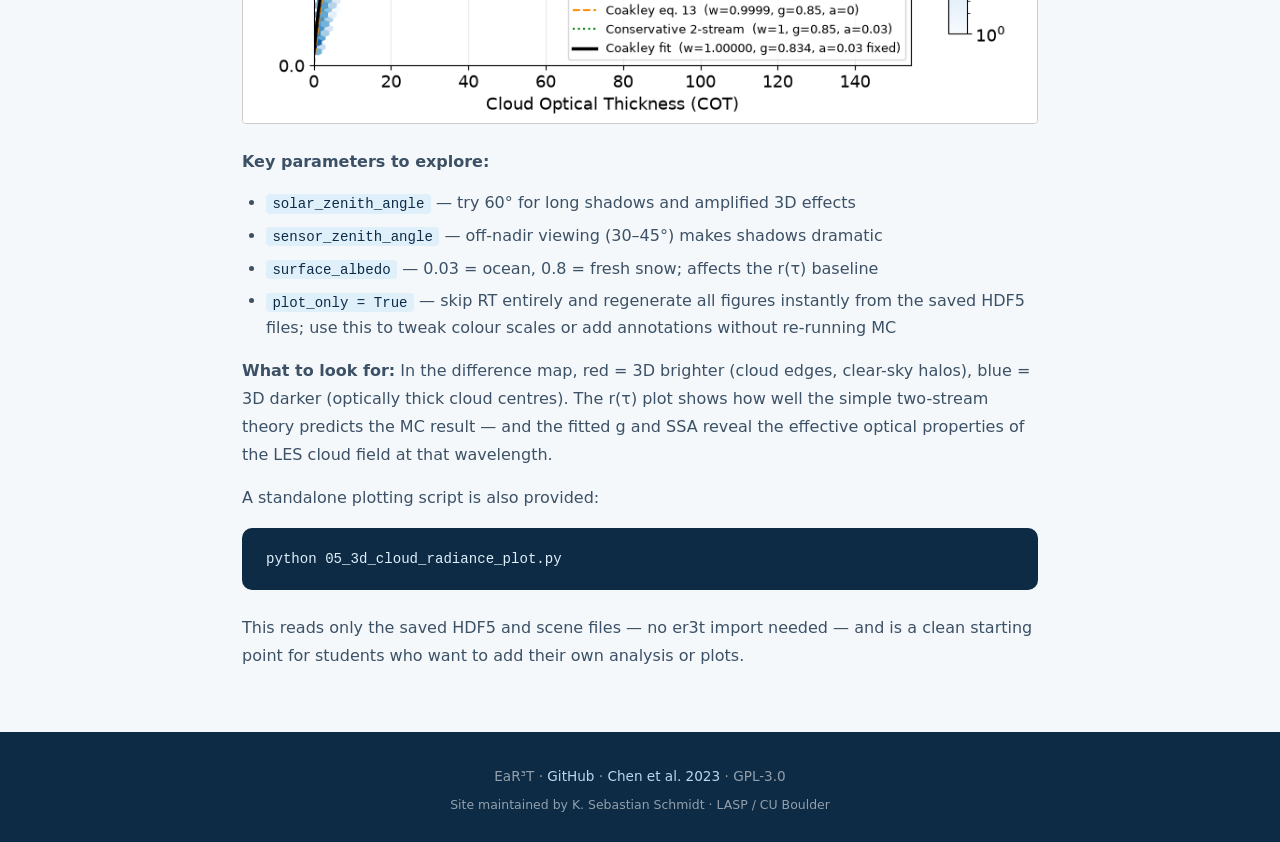
==== commit a25b184f: "docs: add example 05 images; remove CURC section; fix projects page" ====
--- a/docs/examples.html
+++ b/docs/examples.html
@@ -312,28 +312,6 @@
     <p>This reads only the saved HDF5 and scene files — no er3t import needed — and is a clean
     starting point for students who want to add their own analysis or plots.</p>
 
-    <hr style="margin:2em 0; border:none; border-top:1px solid #ddd;">
-
-    <h2>CU Research Computing (Alpine / SLURM)</h2>
-
-    <p>For students with access to CU's Alpine cluster, larger runs can be submitted via SLURM.
-    Add the following header to your example script:</p>
-
-    <pre><code>#!/bin/env python
-#SBATCH --partition=amilan
-#SBATCH --nodes=1
-#SBATCH --ntasks=12
-#SBATCH --ntasks-per-node=12
-#SBATCH --time=01:00:00
-#SBATCH --mail-type=ALL
-#SBATCH --mail-user=your.email@colorado.edu
-#SBATCH --output=sbatch-output_%x_%j.txt
-#SBATCH --job-name=my_er3t_run</code></pre>
-
-    <p>Then submit with:</p>
-    <pre><code>chmod +x my_script.py
-sbatch my_script.py</code></pre>
-
   </main>
 
   <footer class="footer">
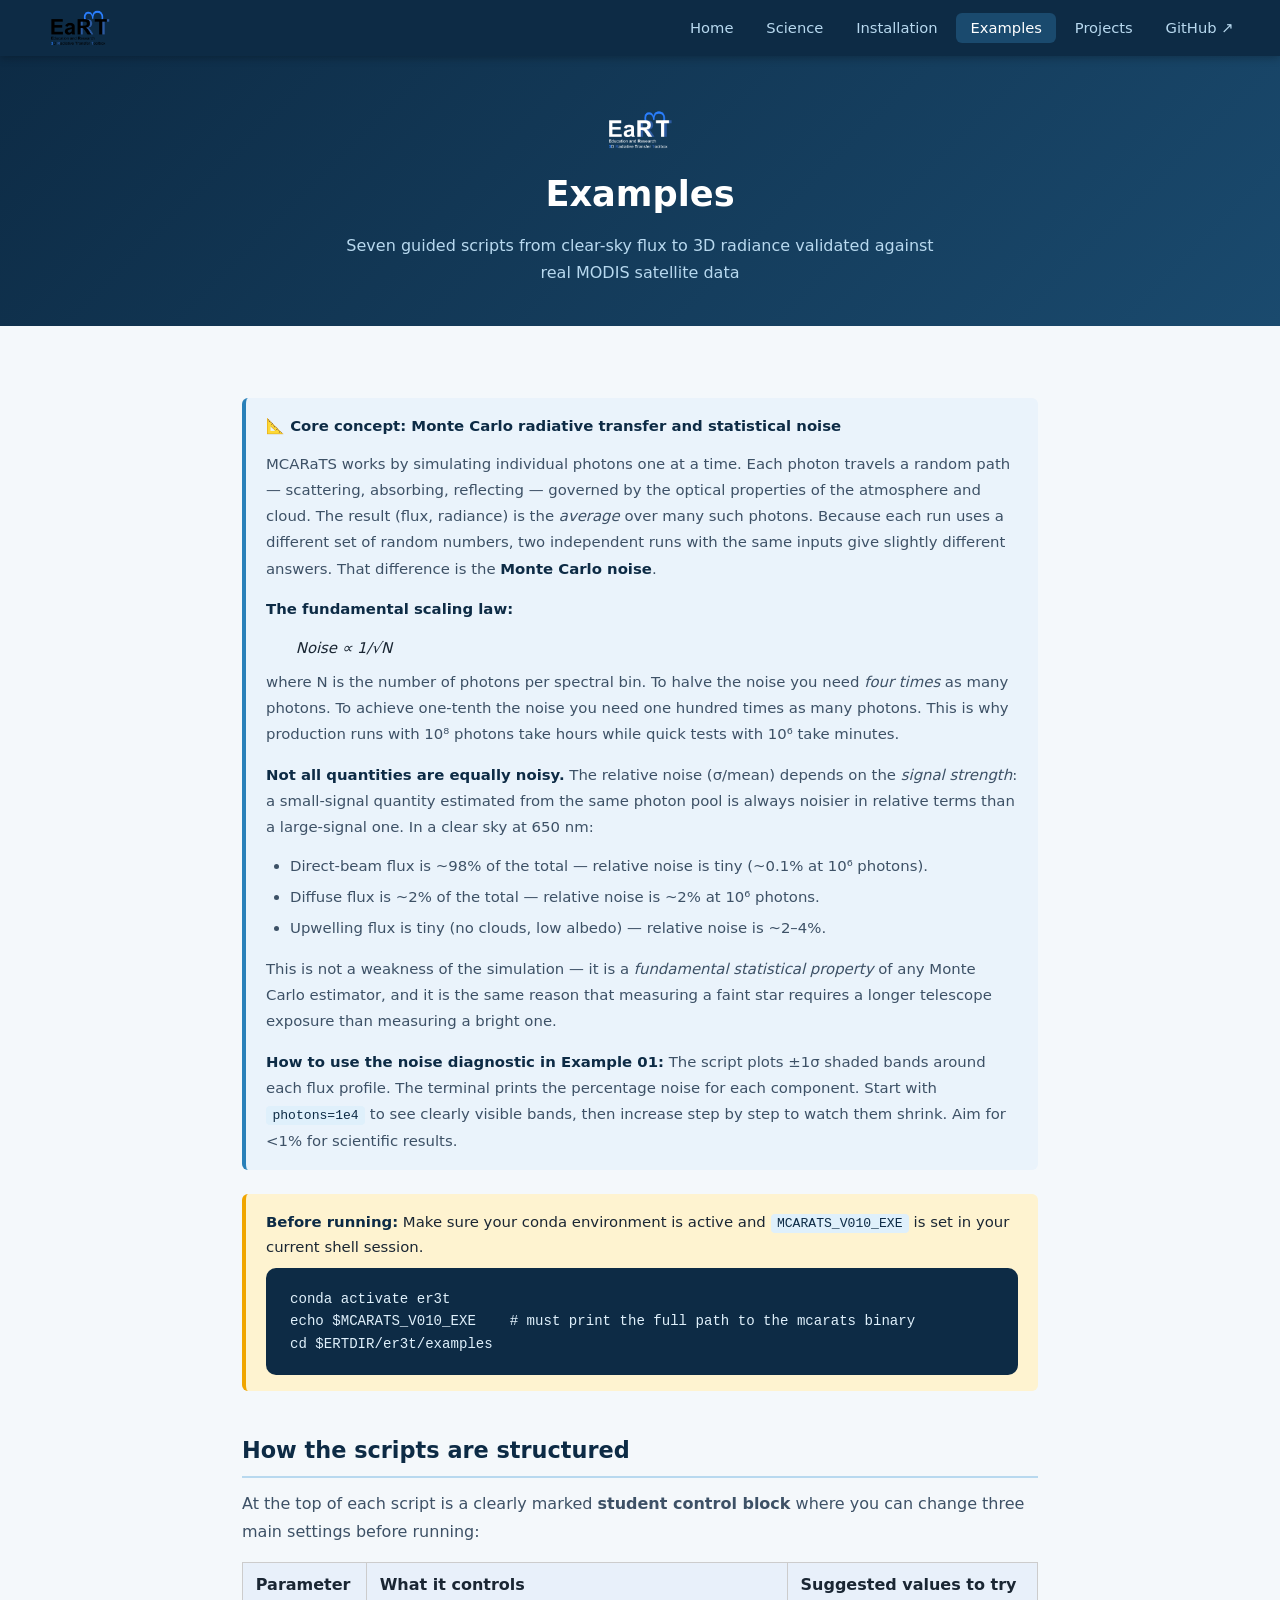
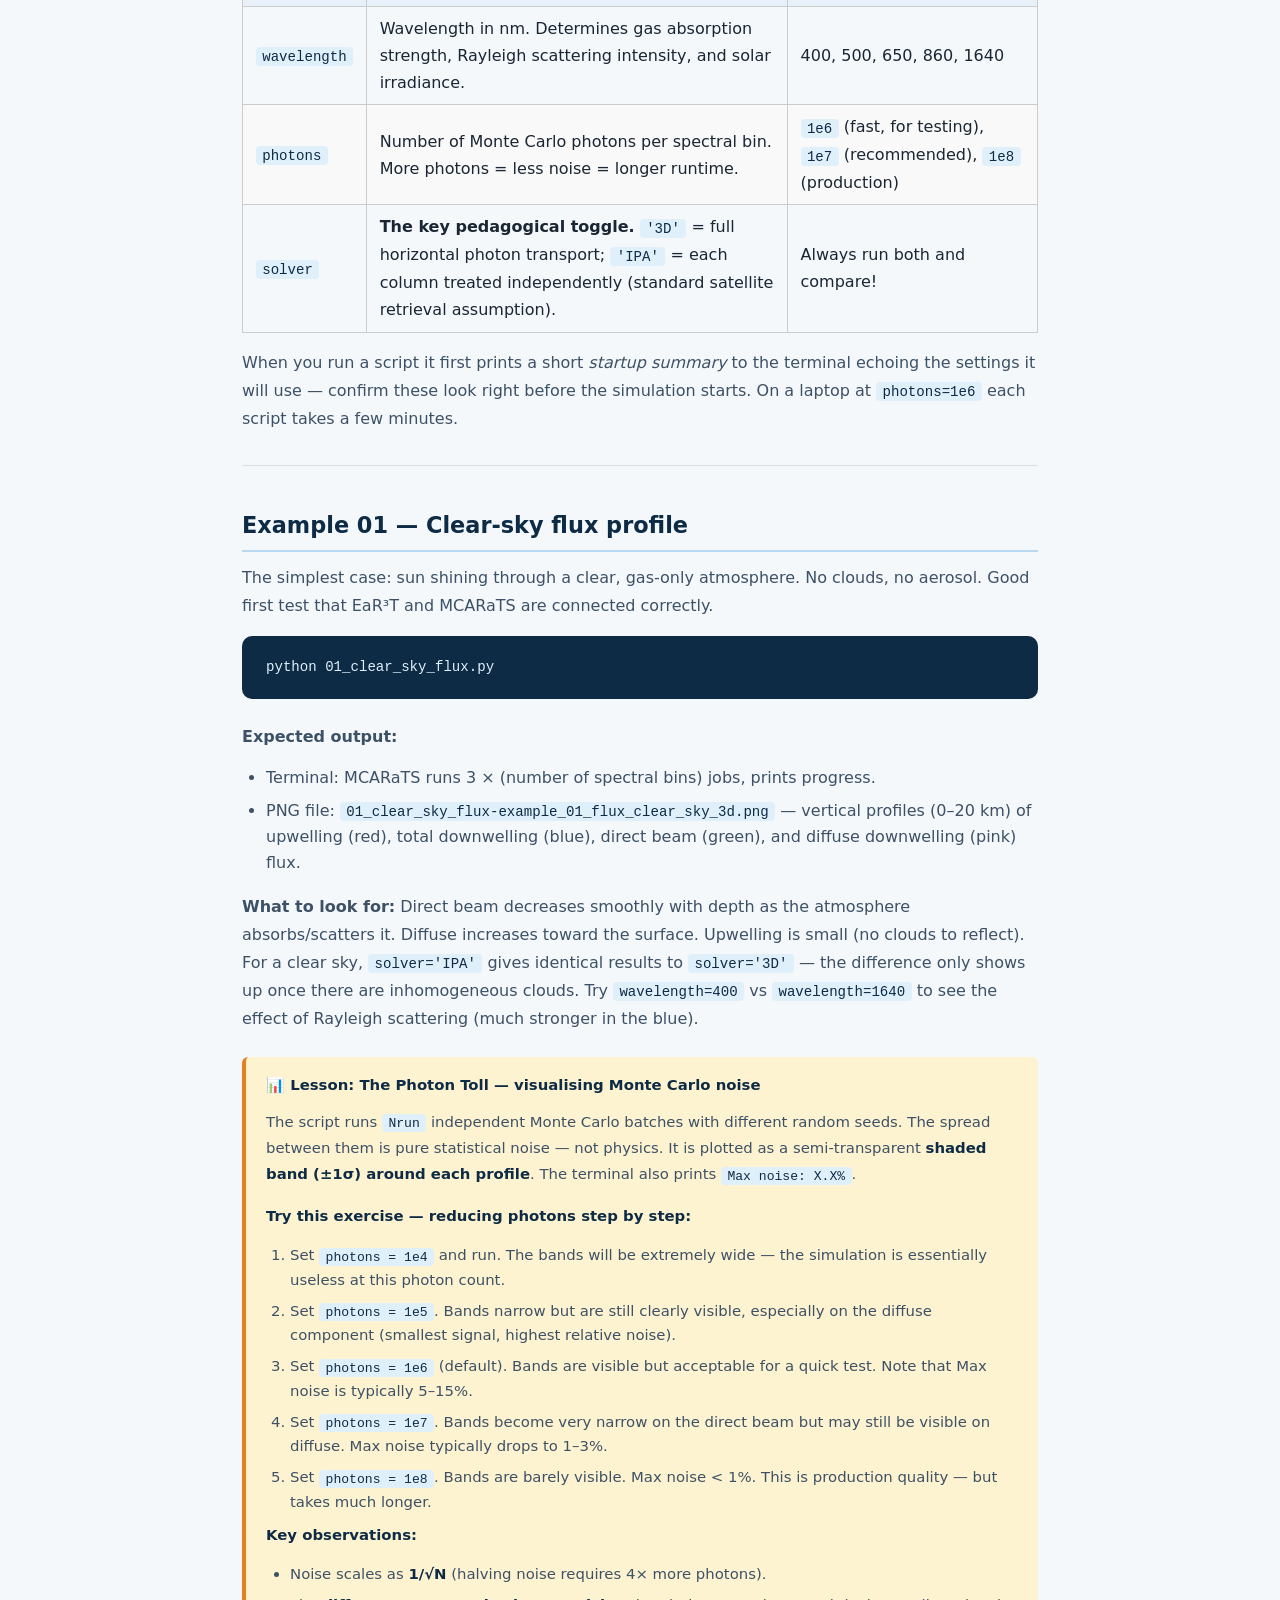
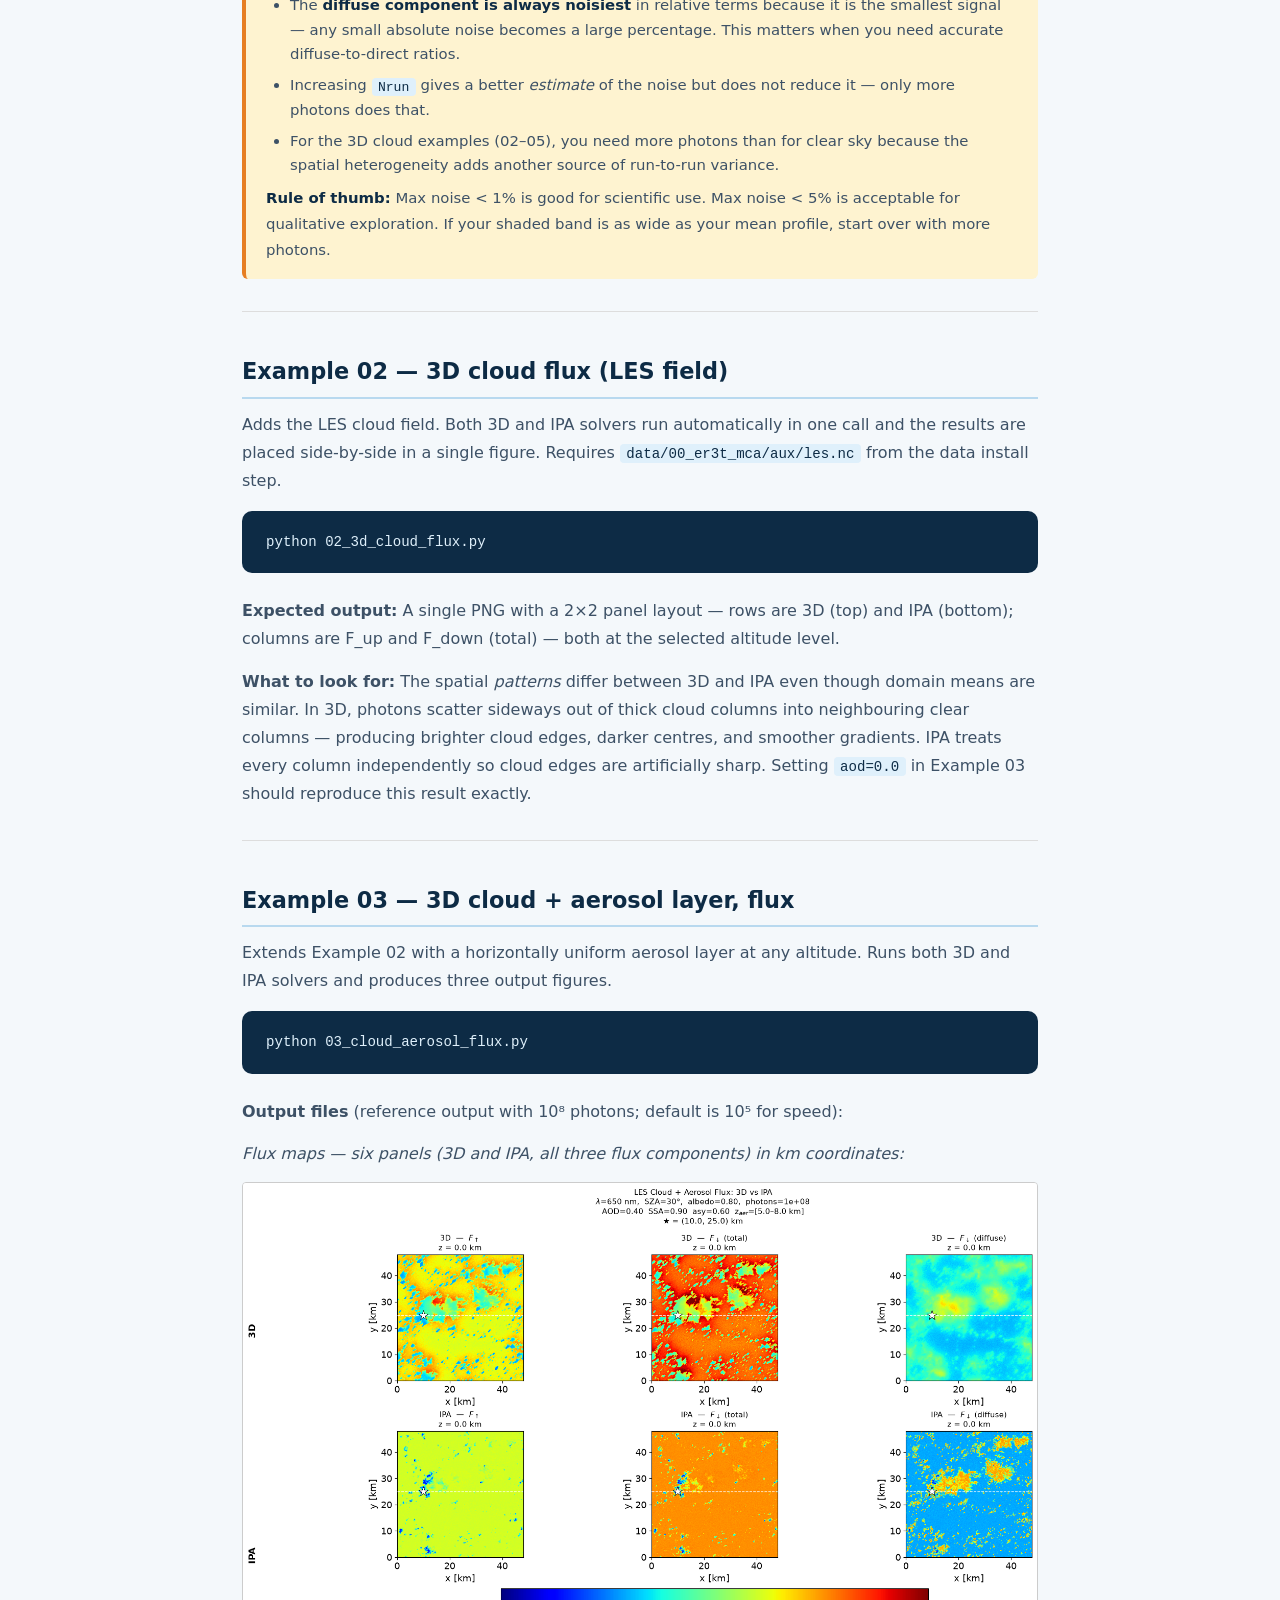
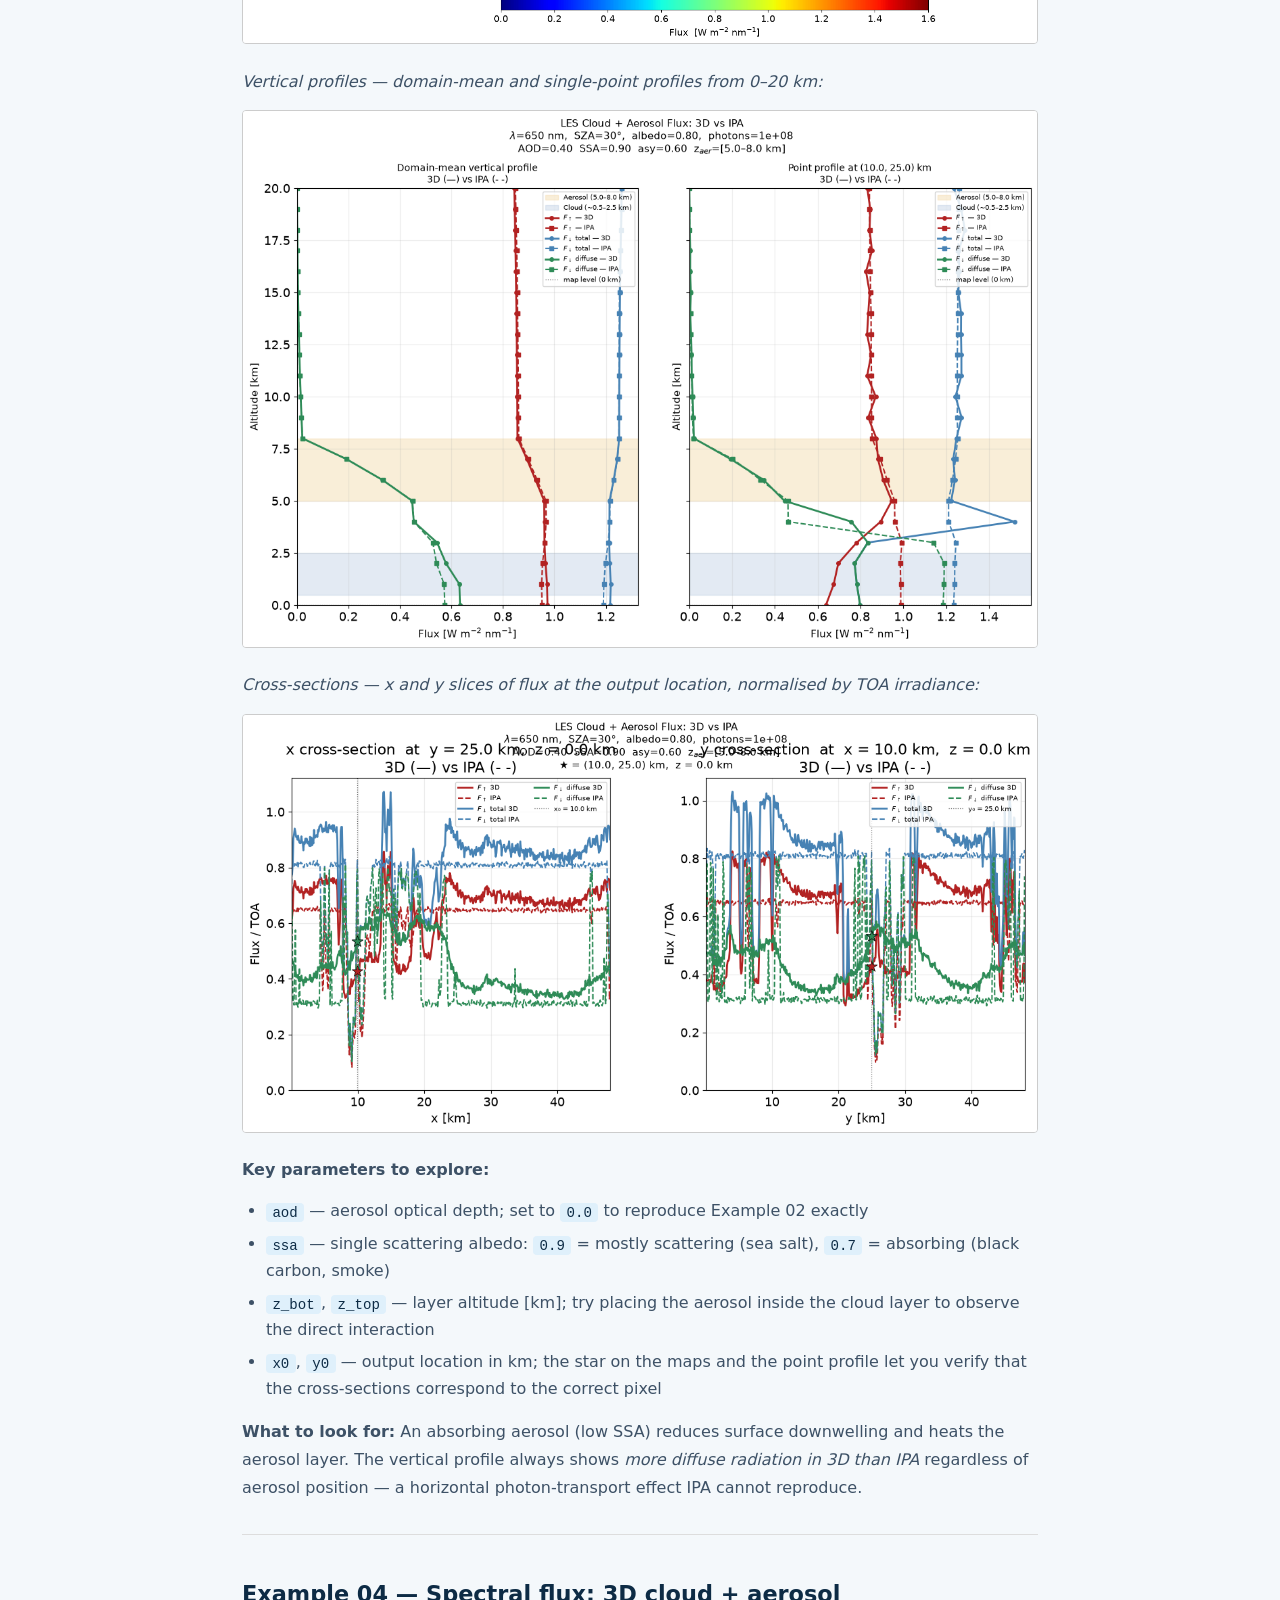
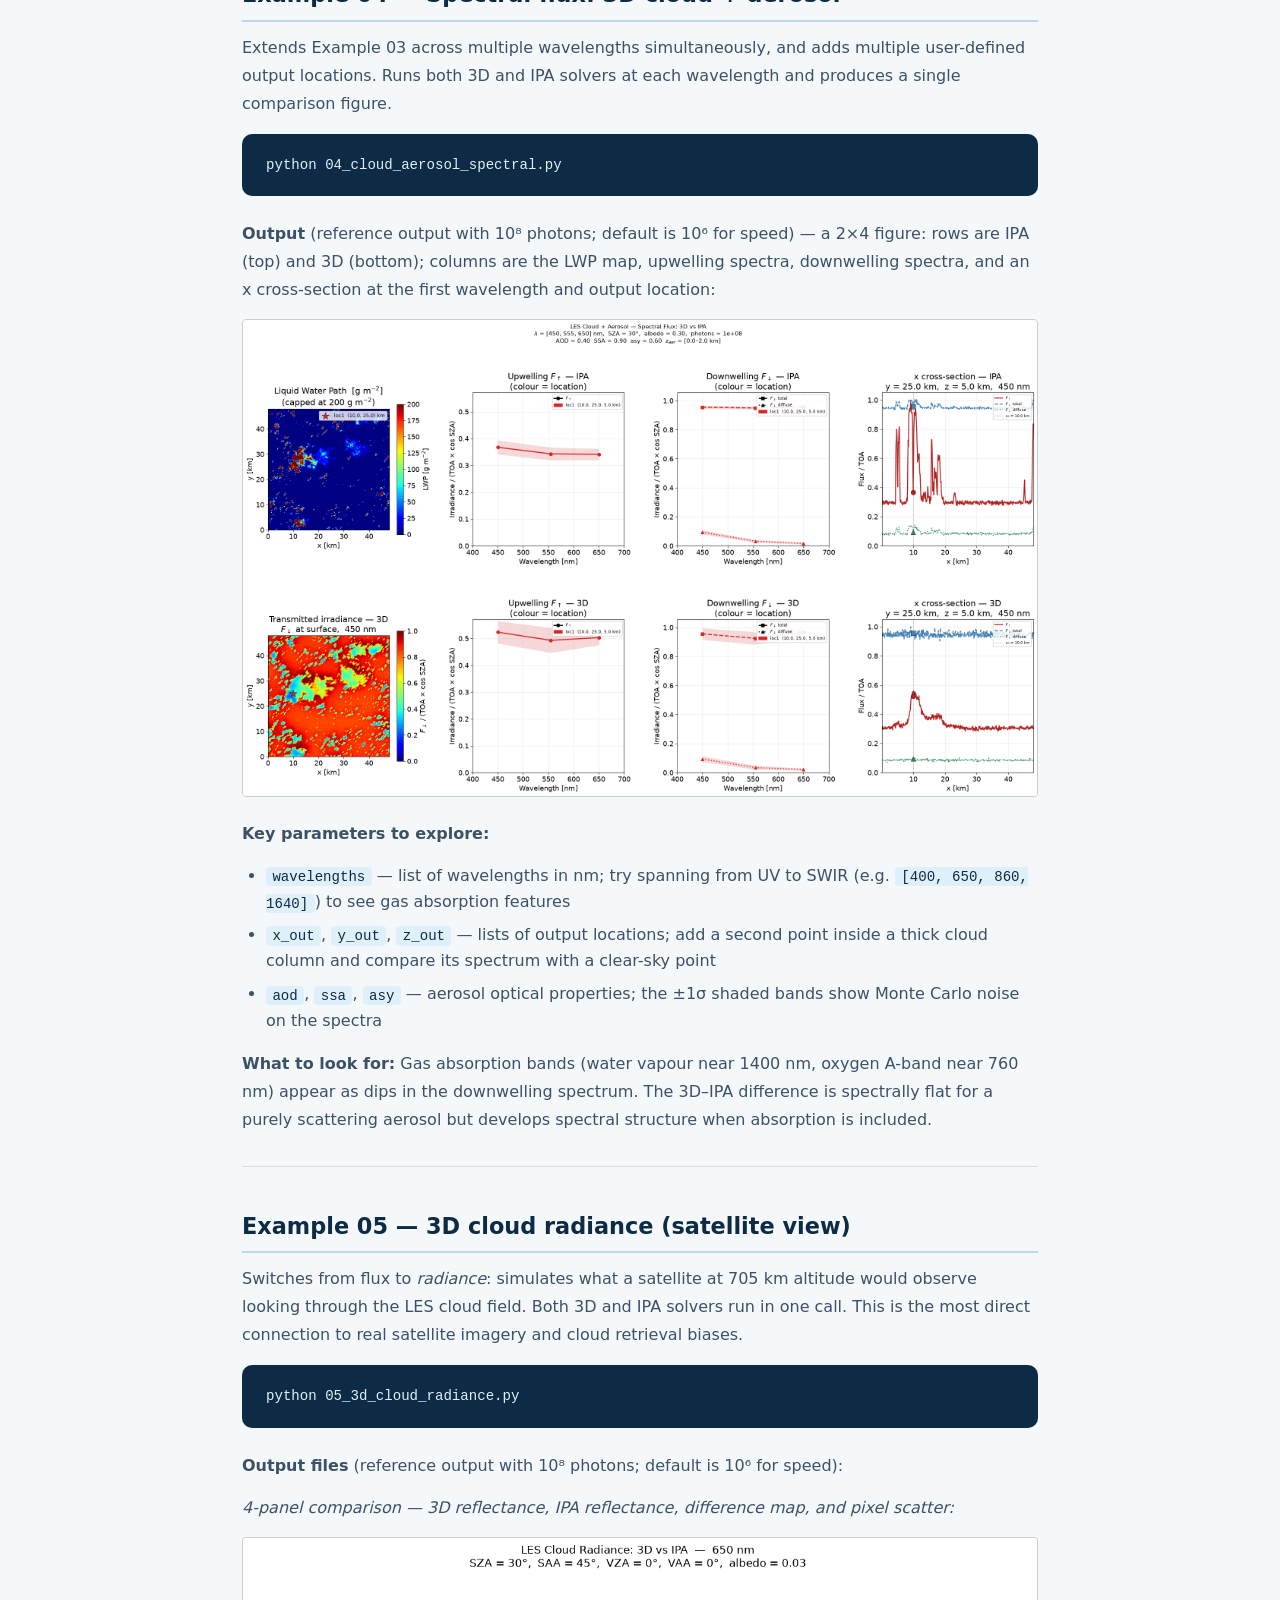
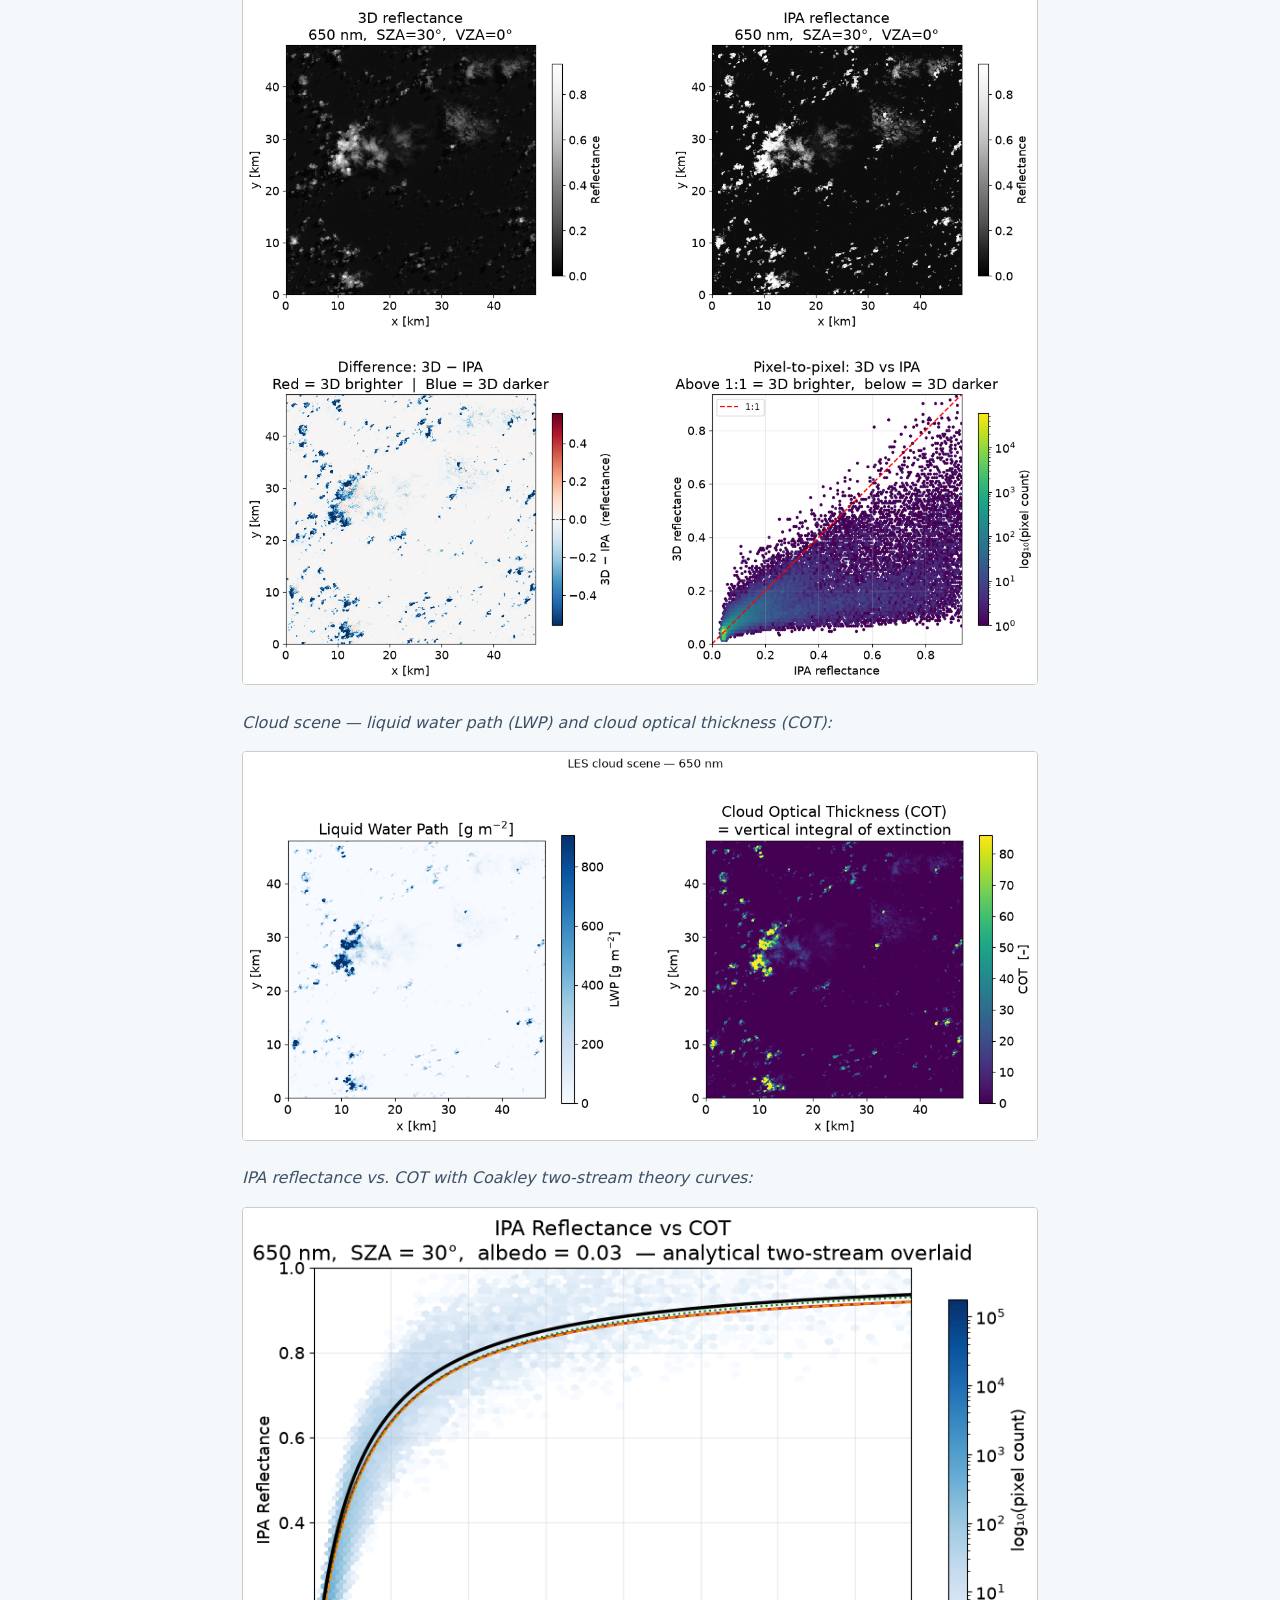
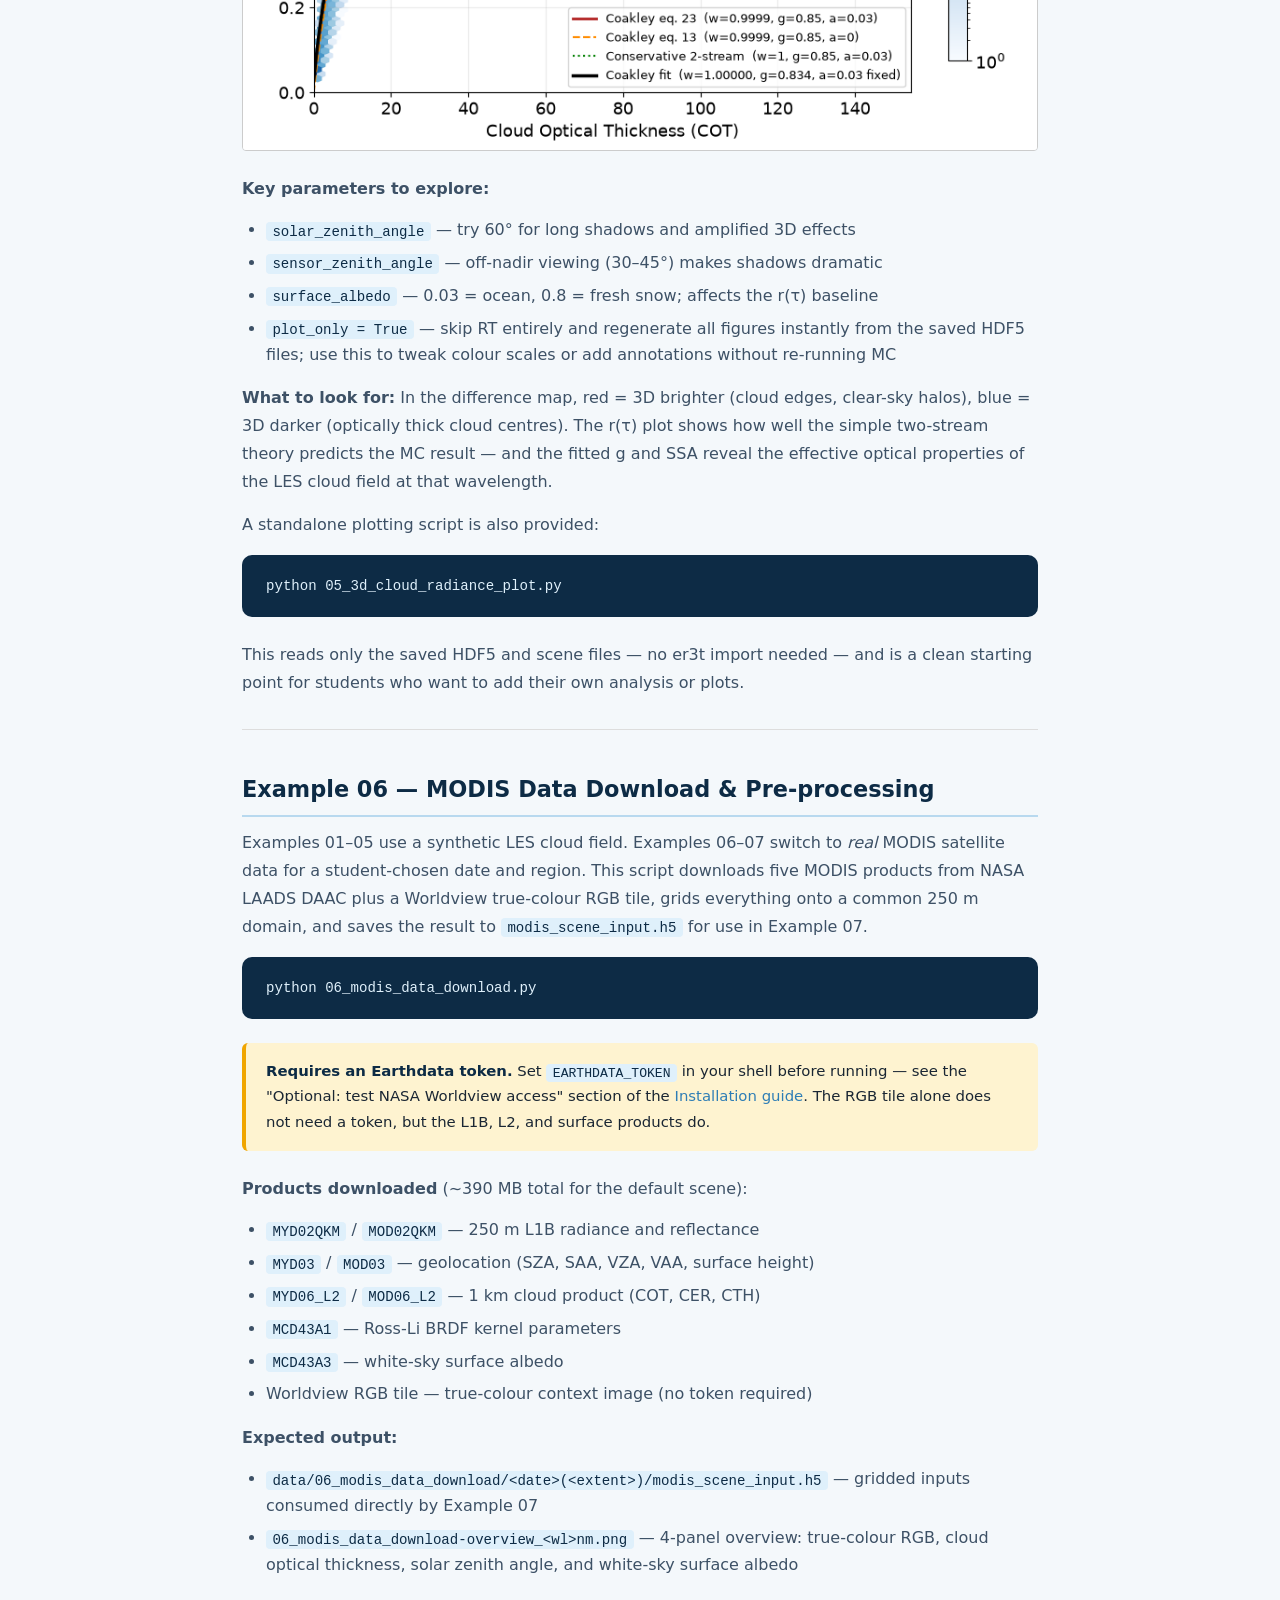
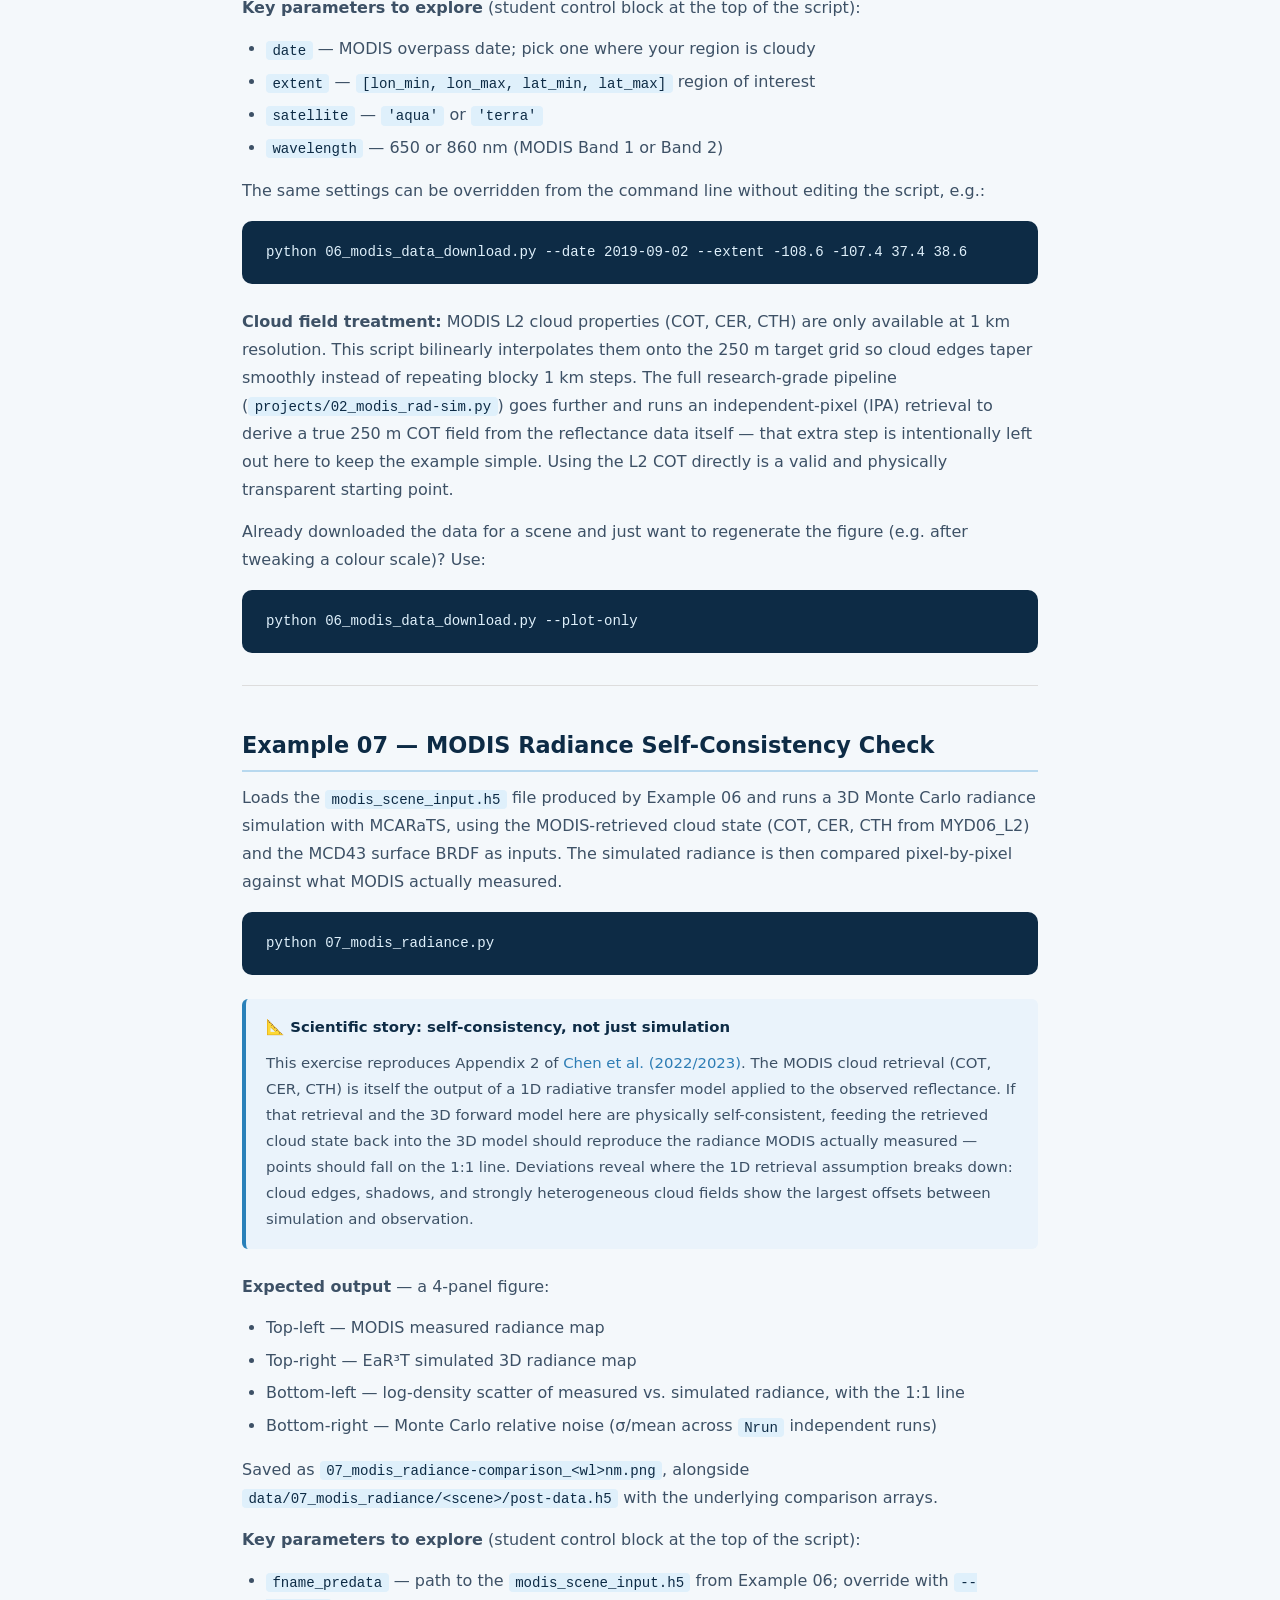
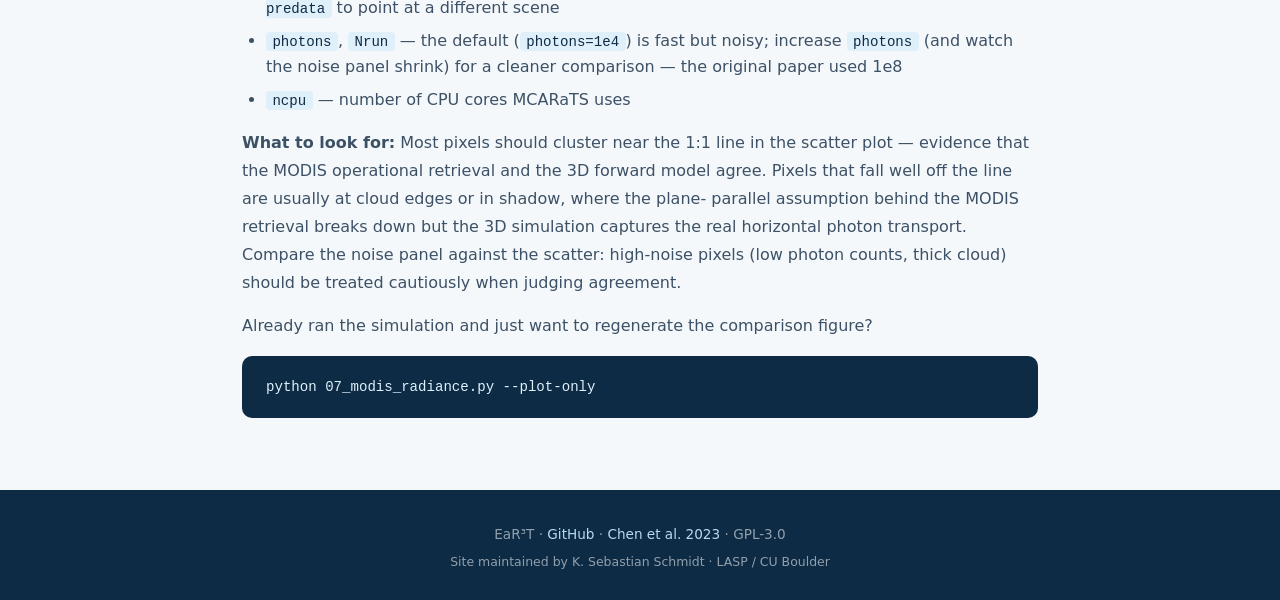
==== commit fb5dbf7d: "docs: add Example 06/07 to Examples page; correct ROADMAP branch name - examples.html: add full writ" ====
--- a/docs/examples.html
+++ b/docs/examples.html
@@ -24,7 +24,7 @@
   <header class="page-header">
     <img src="er3t-logo-light.png" alt="EaR³T" class="page-header-logo">
     <h1>Examples</h1>
-    <p>Five guided scripts from clear-sky flux to 3D cloud radiance in satellite view</p>
+    <p>Seven guided scripts from clear-sky flux to 3D radiance validated against real MODIS satellite data</p>
   </header>
 
   <main class="page-content">
@@ -312,6 +312,119 @@
     <p>This reads only the saved HDF5 and scene files — no er3t import needed — and is a clean
     starting point for students who want to add their own analysis or plots.</p>
 
+    <hr style="margin:2em 0; border:none; border-top:1px solid #ddd;">
+
+    <h2>Example 06 — MODIS Data Download &amp; Pre-processing</h2>
+
+    <p>Examples 01–05 use a synthetic LES cloud field. Examples 06–07 switch to
+    <em>real</em> MODIS satellite data for a student-chosen date and region. This script
+    downloads five MODIS products from NASA LAADS DAAC plus a Worldview true-colour RGB
+    tile, grids everything onto a common 250 m domain, and saves the result to
+    <code>modis_scene_input.h5</code> for use in Example 07.</p>
+
+    <pre><code>python 06_modis_data_download.py</code></pre>
+
+    <div class="callout">
+      <strong>Requires an Earthdata token.</strong> Set <code>EARTHDATA_TOKEN</code> in your
+      shell before running — see the "Optional: test NASA Worldview access" section of the
+      <a href="install.html">Installation guide</a>.
+      The RGB tile alone does not need a token, but the L1B, L2, and surface products do.
+    </div>
+
+    <p><strong>Products downloaded</strong> (~390 MB total for the default scene):</p>
+    <ul>
+      <li><code>MYD02QKM</code> / <code>MOD02QKM</code> — 250 m L1B radiance and reflectance</li>
+      <li><code>MYD03</code> / <code>MOD03</code> — geolocation (SZA, SAA, VZA, VAA, surface height)</li>
+      <li><code>MYD06_L2</code> / <code>MOD06_L2</code> — 1 km cloud product (COT, CER, CTH)</li>
+      <li><code>MCD43A1</code> — Ross-Li BRDF kernel parameters</li>
+      <li><code>MCD43A3</code> — white-sky surface albedo</li>
+      <li>Worldview RGB tile — true-colour context image (no token required)</li>
+    </ul>
+
+    <p><strong>Expected output:</strong></p>
+    <ul>
+      <li><code>data/06_modis_data_download/&lt;date&gt;(&lt;extent&gt;)/modis_scene_input.h5</code> —
+          gridded inputs consumed directly by Example 07</li>
+      <li><code>06_modis_data_download-overview_&lt;wl&gt;nm.png</code> — 4-panel overview:
+          true-colour RGB, cloud optical thickness, solar zenith angle, and white-sky surface albedo</li>
+    </ul>
+
+    <p><strong>Key parameters to explore</strong> (student control block at the top of the script):</p>
+    <ul>
+      <li><code>date</code> — MODIS overpass date; pick one where your region is cloudy</li>
+      <li><code>extent</code> — <code>[lon_min, lon_max, lat_min, lat_max]</code> region of interest</li>
+      <li><code>satellite</code> — <code>'aqua'</code> or <code>'terra'</code></li>
+      <li><code>wavelength</code> — 650 or 860 nm (MODIS Band 1 or Band 2)</li>
+    </ul>
+    <p>The same settings can be overridden from the command line without editing the script, e.g.:</p>
+    <pre><code>python 06_modis_data_download.py --date 2019-09-02 --extent -108.6 -107.4 37.4 38.6</code></pre>
+
+    <p><strong>Cloud field treatment:</strong> MODIS L2 cloud properties (COT, CER, CTH) are
+    only available at 1 km resolution. This script bilinearly interpolates them onto the 250 m
+    target grid so cloud edges taper smoothly instead of repeating blocky 1 km steps. The full
+    research-grade pipeline (<code>projects/02_modis_rad-sim.py</code>) goes further and runs
+    an independent-pixel (IPA) retrieval to derive a true 250 m COT field from the reflectance
+    data itself — that extra step is intentionally left out here to keep the example simple.
+    Using the L2 COT directly is a valid and physically transparent starting point.</p>
+
+    <p>Already downloaded the data for a scene and just want to regenerate the figure
+    (e.g. after tweaking a colour scale)? Use:</p>
+    <pre><code>python 06_modis_data_download.py --plot-only</code></pre>
+
+    <hr style="margin:2em 0; border:none; border-top:1px solid #ddd;">
+
+    <h2>Example 07 — MODIS Radiance Self-Consistency Check</h2>
+
+    <p>Loads the <code>modis_scene_input.h5</code> file produced by Example 06 and runs a 3D
+    Monte Carlo radiance simulation with MCARaTS, using the MODIS-retrieved cloud state (COT,
+    CER, CTH from MYD06_L2) and the MCD43 surface BRDF as inputs. The simulated radiance is then
+    compared pixel-by-pixel against what MODIS actually measured.</p>
+
+    <pre><code>python 07_modis_radiance.py</code></pre>
+
+    <div class="callout" style="border-left-color:#2980b9; background:#eaf3fb;">
+      <strong>📐 Scientific story: self-consistency, not just simulation</strong>
+      <p style="margin-top:0.7em; margin-bottom:0;">This exercise reproduces Appendix 2 of
+      <a href="https://doi.org/10.5194/amt-16-1971-2023" target="_blank">Chen et al. (2022/2023)</a>.
+      The MODIS cloud retrieval (COT, CER, CTH) is itself the output of a 1D radiative transfer
+      model applied to the observed reflectance. If that retrieval and the 3D forward model here
+      are physically self-consistent, feeding the retrieved cloud state back into the 3D model
+      should reproduce the radiance MODIS actually measured — points should fall on the 1:1 line.
+      Deviations reveal where the 1D retrieval assumption breaks down: cloud edges, shadows, and
+      strongly heterogeneous cloud fields show the largest offsets between simulation and
+      observation.</p>
+    </div>
+
+    <p><strong>Expected output</strong> — a 4-panel figure:</p>
+    <ul>
+      <li>Top-left — MODIS measured radiance map</li>
+      <li>Top-right — EaR³T simulated 3D radiance map</li>
+      <li>Bottom-left — log-density scatter of measured vs. simulated radiance, with the 1:1 line</li>
+      <li>Bottom-right — Monte Carlo relative noise (σ/mean across <code>Nrun</code> independent runs)</li>
+    </ul>
+    <p>Saved as <code>07_modis_radiance-comparison_&lt;wl&gt;nm.png</code>, alongside
+    <code>data/07_modis_radiance/&lt;scene&gt;/post-data.h5</code> with the underlying comparison arrays.</p>
+
+    <p><strong>Key parameters to explore</strong> (student control block at the top of the script):</p>
+    <ul>
+      <li><code>fname_predata</code> — path to the <code>modis_scene_input.h5</code> from Example 06;
+          override with <code>--predata</code> to point at a different scene</li>
+      <li><code>photons</code>, <code>Nrun</code> — the default (<code>photons=1e4</code>) is fast but
+          noisy; increase <code>photons</code> (and watch the noise panel shrink) for a cleaner
+          comparison — the original paper used 1e8</li>
+      <li><code>ncpu</code> — number of CPU cores MCARaTS uses</li>
+    </ul>
+
+    <p><strong>What to look for:</strong> Most pixels should cluster near the 1:1 line in the
+    scatter plot — evidence that the MODIS operational retrieval and the 3D forward model agree.
+    Pixels that fall well off the line are usually at cloud edges or in shadow, where the plane-
+    parallel assumption behind the MODIS retrieval breaks down but the 3D simulation captures the
+    real horizontal photon transport. Compare the noise panel against the scatter: high-noise
+    pixels (low photon counts, thick cloud) should be treated cautiously when judging agreement.</p>
+
+    <p>Already ran the simulation and just want to regenerate the comparison figure?</p>
+    <pre><code>python 07_modis_radiance.py --plot-only</code></pre>
+
   </main>
 
   <footer class="footer">
